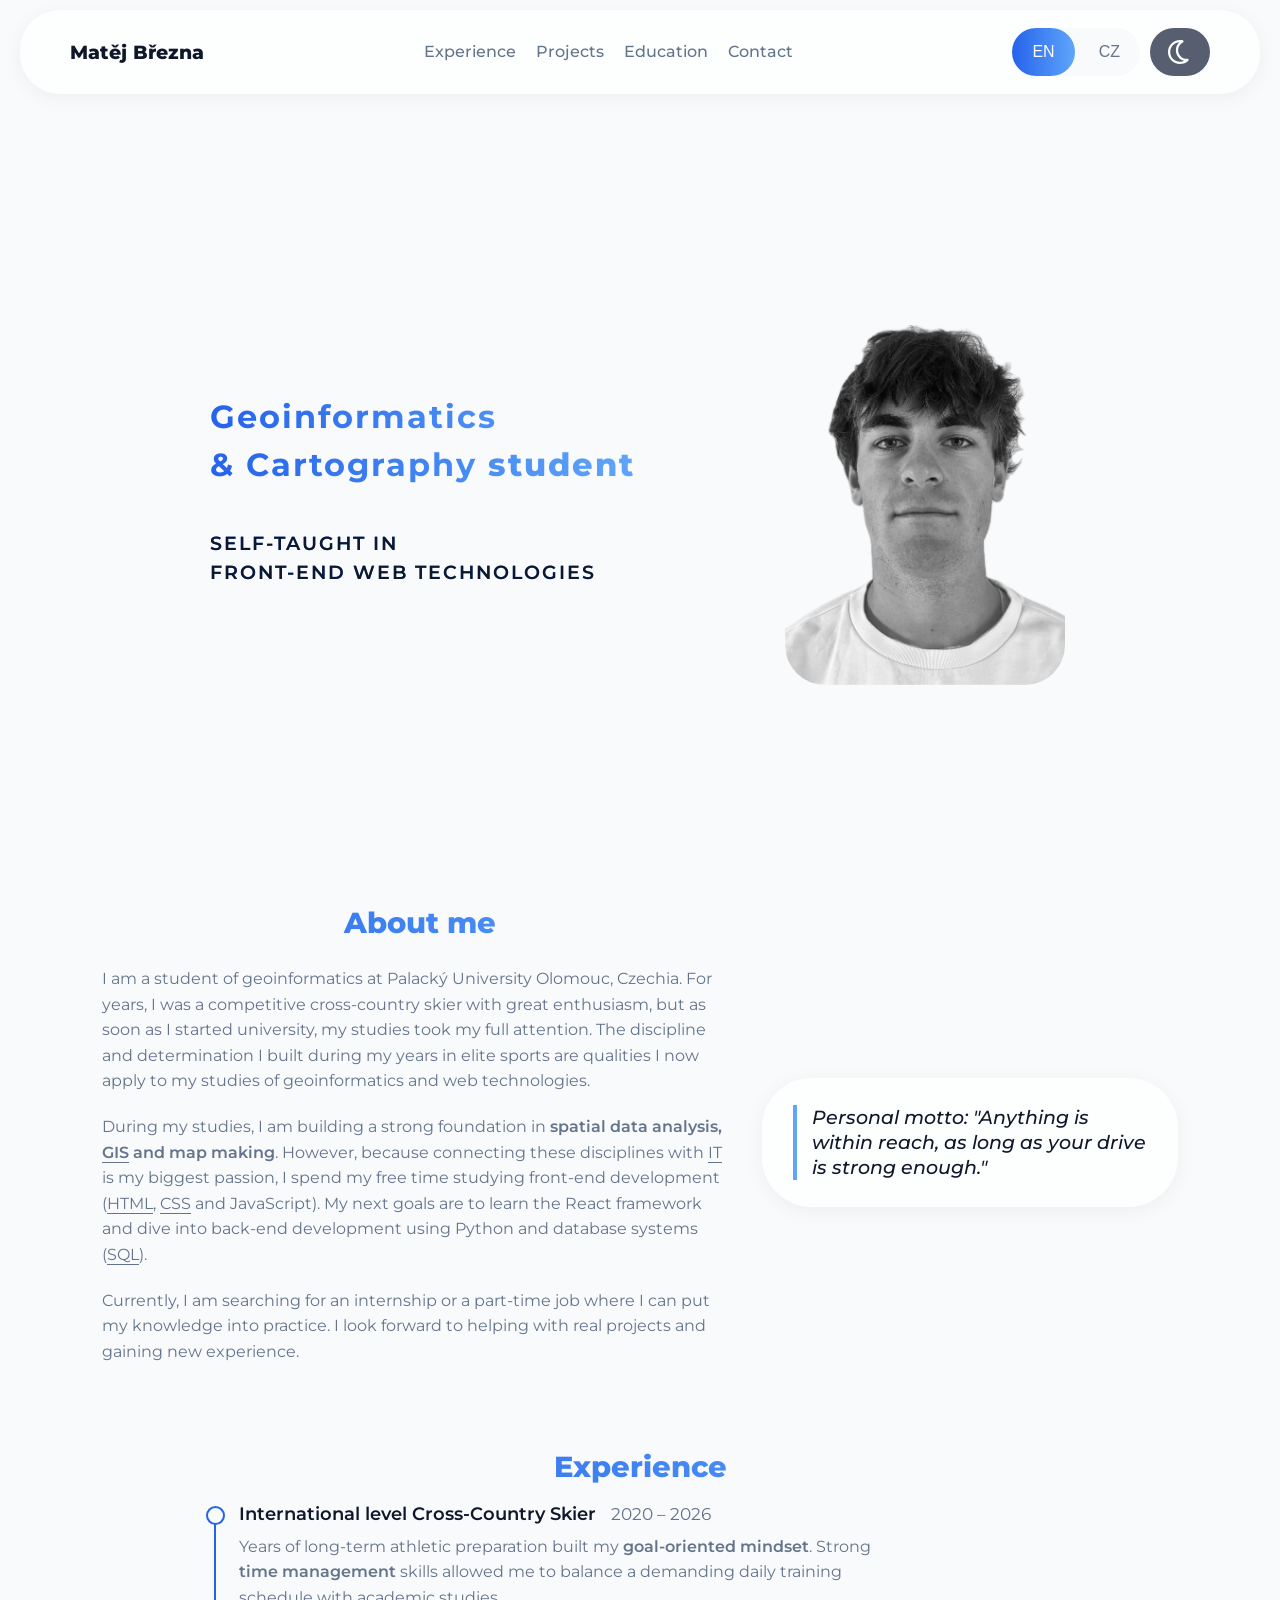
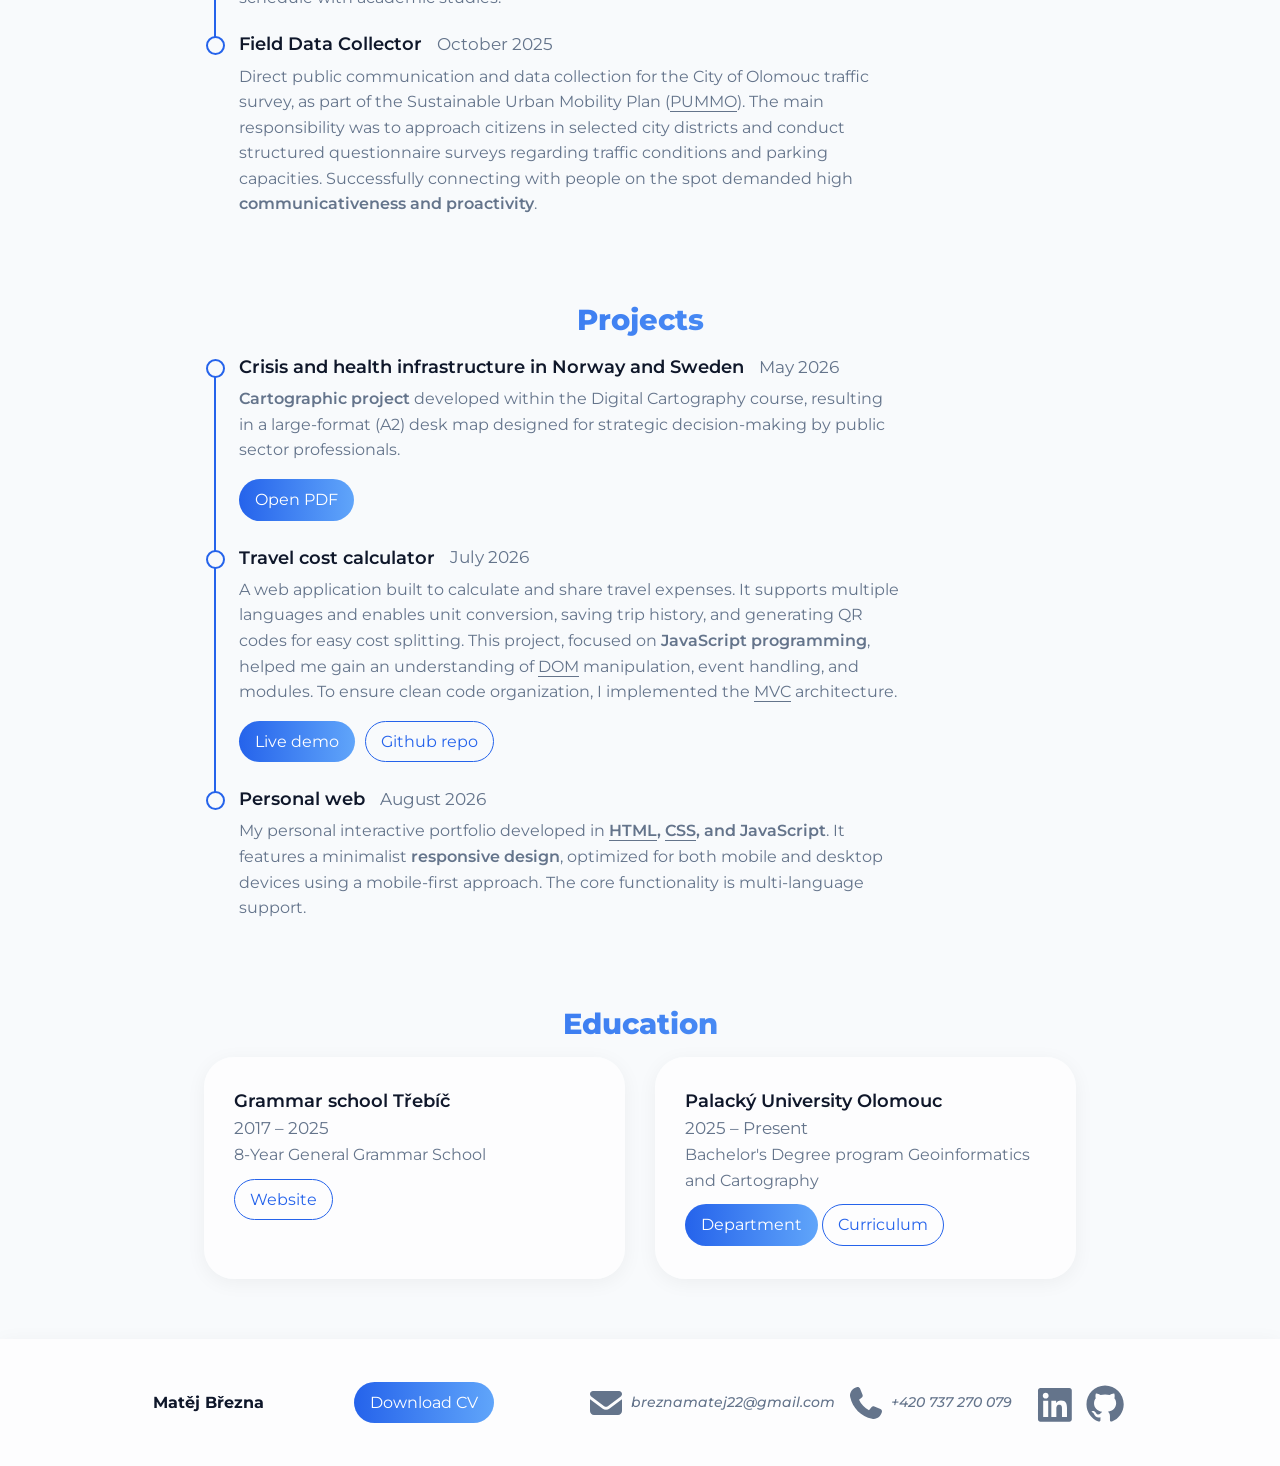
==== index.html @ 61dd7975 "Minify css files" ====
<!DOCTYPE html> 
<html lang="en">
	<head>
		<meta name="google-site-verification" content="cYTtJg-s5vBwsPGVE2WJNeRvoU4QCwfRCZBkN5HGd5s" />

		<title>Matěj Března</title>

		<link rel="preconnect" href="https://fonts.googleapis.com">
		<link rel="preconnect" href="https://fonts.gstatic.com" crossorigin>
		<link href="https://fonts.googleapis.com/css2?family=Montserrat:ital,wght@0,100..900;1,100..900&display=swap" rel="stylesheet">

		<link rel="stylesheet" href="./styles/general.min.css">
		<link rel="stylesheet" href="./styles/layout.min.css">
		<link rel="stylesheet" href="./styles/sections.min.css">
		<link rel="stylesheet" href="./styles/print.min.css">

		<script>
			//speed-up page loading with correct theme –> avoid flashing
			const savedTheme = localStorage.getItem('displayPrefference');
			const prefersDark = window.matchMedia('(prefers-color-scheme: dark)').matches;
			
			if (savedTheme === 'dark' || (savedTheme === null && prefersDark)) {
				document.documentElement.classList.add('dark-mode'); 
			}
		</script>

		<meta charset="UTF-8">
		<meta name="description" content="Personal portfolio of a Geoinformatics & Cartography student at UPOL. Self-taught in front-end development (HTML, CSS, JS) and GIS spatial data analysis. Open to internships." data-i18n-meta="metaDescription">
		<meta name="author" content="Matěj Března">
    <meta name="viewport" content="width=device-width, initial-scale=1.0">
		<meta property="og:site_name" content="Matěj Března">

		<script type="application/ld+json">
			{
				"@context": "https://schema.org",
				"@type": "WebSite",
				"name": "Matěj Března",
				"url": "https://mbrezna.github.io/"
			}
		</script>
	</head>

	<body>
		<header class="main-header">
			<div class="mobile-menu">
        <h1 class="logo"><a href="#hero">Matěj Března</a></h1>

				<button class="hamburger-button js-hamburger-button" aria-label="Open menu" data-i18n-aria="hamburgerButtonAria">
					<svg class="hamburger-icon" xmlns="http://www.w3.org/2000/svg" viewBox="0 0 640 640">
						<path d="M96 160C96 142.3 110.3 128 128 128L512 128C529.7 128 544 142.3 544 160C544 177.7 529.7 192 512 192L128 192C110.3 192 96 177.7 96 160zM96 320C96 302.3 110.3 288 128 288L512 288C529.7 288 544 302.3 544 320C544 337.7 529.7 352 512 352L128 352C110.3 352 96 337.7 96 320zM544 480C544 497.7 529.7 512 512 512L128 512C110.3 512 96 497.7 96 480C96 462.3 110.3 448 128 448L512 448C529.7 448 544 462.3 544 480z"/>
					</svg>
				</button>
			</div>

			<nav class="nav js-nav">
				<a href="#experience" class="js-section-link" data-i18n="experienceSection">Experience</a>
				<a href="#projects" class="js-section-link" data-i18n="projectsSection">Projects</a>
				<a href="#education" class="js-section-link" data-i18n="educationSection">Education</a>
				<a href="#contact" class="js-section-link" data-i18n="contactLink">Contact</a>
			</nav>

			<div class="controlls">
				<div class="language-toggle js-language-toggle-container">
					<button class="toggle-btn js-language-toggle active-language" data-language="en">
						EN
					</button>
					<button class="toggle-btn js-language-toggle" data-language="cs">
						CZ
					</button>
				</div>

				<div class="display-mode-toggle js-display-mode-container">
					<button class="display-mode-btn js-display-mode-btn" aria-label="Toggle display (theme) mode" data-i18n-aria="displayModeToggleAria">
						<svg class="moon-icon" xmlns="http://www.w3.org/2000/svg" viewBox="0 0 640 640">
							<path d="M303.3 112.7C196.2 121.2 112 210.8 112 320C112 434.9 205.1 528 320 528C353.3 528 384.7 520.2 412.6 506.3C309.2 482.9 232 390.5 232 280C232 214.2 259.4 154.9 303.3 112.7zM64 320C64 178.6 178.6 64 320 64C339.4 64 358.4 66.2 376.7 70.3C386.6 72.5 394 80.8 395.2 90.8C396.4 100.8 391.2 110.6 382.1 115.2C321.5 145.4 280 207.9 280 280C280 381.6 362.4 464 464 464C469 464 473.9 463.8 478.8 463.4C488.9 462.6 498.4 468.2 502.6 477.5C506.8 486.8 504.6 497.6 497.3 504.6C451.3 548.8 388.8 576 320 576C178.6 576 64 461.4 64 320z"/>
						</svg>
						<svg class="sun-icon" xmlns="http://www.w3.org/2000/svg" viewBox="0 0 640 640">
							<path d="M320 32C328.4 32 336.3 36.4 340.6 43.7L396.1 136.3L500.9 110C509.1 108 517.8 110.4 523.7 116.3C529.6 122.2 532 131 530 139.1L503.7 243.8L596.4 299.3C603.6 303.6 608.1 311.5 608.1 319.9C608.1 328.3 603.7 336.2 596.4 340.5L503.7 396.1L530 500.8C532 509 529.6 517.7 523.7 523.6C517.8 529.5 509 532 500.9 530L396.2 503.7L340.7 596.4C336.4 603.6 328.5 608.1 320.1 608.1C311.7 608.1 303.8 603.7 299.5 596.4L243.9 503.7L139.2 530C131 532 122.4 529.6 116.4 523.7C110.4 517.8 108 509 110 500.8L136.2 396.1L43.6 340.6C36.4 336.2 32 328.4 32 320C32 311.6 36.4 303.7 43.7 299.4L136.3 243.9L110 139.1C108 130.9 110.3 122.3 116.3 116.3C122.3 110.3 131 108 139.2 110L243.9 136.2L299.4 43.6L301.2 41C305.7 35.3 312.6 31.9 320 31.9zM320 176C240.5 176 176 240.5 176 320C176 399.5 240.5 464 320 464C399.5 464 464 399.5 464 320C464 240.5 399.5 176 320 176zM320 416C267 416 224 373 224 320C224 267 267 224 320 224C373 224 416 267 416 320C416 373 373 416 320 416z"/>
						</svg>
					</button>
				</div>
			</div>
			
		</header>

		<main>
			<section id="hero">
				<div class="hero-texts">
					<h2 class="hero-title" data-i18n="heroTitle">
						<strong class="highlight">Geoinformatics <br>&amp; Cartography</strong> student
					</h2>
        	<p class="hero-subtitle" data-i18n="heroSubtitle">
						Self-taught in <br><em class="highlight">front-end web technologies</em>
					</p>
				</div>

				<div class="photo-container">
					<img src="./images/fotka.webp" alt="author photo">
				</div>
			</section>

			<section id="about">
				<div>
					<h2 class="section-title" data-i18n="aboutTitle">About me</h2>
					
					<p data-i18n="aboutFirstParagraph">
						I am a student of geoinformatics at Palacký University Olomouc, Czechia. For years, I was a competitive cross-country skier with great enthusiasm, but as soon as I started university, my studies took my full attention. The discipline and determination I built during my years in elite sports are qualities I now apply to my studies of geoinformatics and web technologies.
					</p>

					<p data-i18n="aboutSecondParagraph">
						During my studies, I am building a strong foundation in <strong class="skill">spatial data analysis, <abbr title="Geographic Information System">GIS</abbr> and map making</strong>. However, because connecting these disciplines with <abbr title="Information Technology">IT</abbr> is my biggest passion, I spend my free time studying front-end development (<abbr title="HyperText Markup Language">HTML</abbr>, <abbr title="Cascading Style Sheets">CSS</abbr> and JavaScript). My next goals are to learn the React framework and dive into back-end development using Python and database systems (<abbr title="Structured Query Language">SQL</abbr>).
					</p>

					<p data-i18n="aboutThirdParagraph">
						Currently, I am searching for an internship or a part-time job where I can put my knowledge into practice. I look forward to helping with real projects and gaining new experience.
					</p>
				</div>

				<aside class="motto-container">
					<blockquote class="personal-motto" data-i18n="personalMotto">
						Personal motto: "Anything is within reach, as long as your drive is strong enough."
					</blockquote>
				</aside>
			</section>

			<section id="experience">
				<h2 class="section-title" data-i18n="experienceSection">Experience</h2>

				<div class="timeline">
					<article class="timeline-item">
						<header>
							<h3 class="experience-title" data-i18n="crossCountryTitle">International level Cross-Country Skier</h3>
							<div class="timeline-date">
								<time datetime="2020">2020</time> – <time datetime="2026">2026</time>
							</div>
						</header>
						
						<p data-i18n="crossCountryParagraph">
							Years of long-term athletic preparation built my <strong class="skill">goal-oriented mindset</strong>. Strong <strong class="skill">time management</strong> skills allowed me to balance a demanding daily training schedule with academic studies.
						</p>
					</article>

					<article class="timeline-item">
						<header>
							<h3 class="experience-title" data-i18n="questionaryTitle">Field Data Collector</h3>
							<div class="timeline-date">
								<time datetime="2025-10" data-i18n="questionaryTime">October 2025</time>
							</div>
						</header>

						<p data-i18n="questionaryParagraph">
							Direct public communication and data collection for the City of Olomouc traffic survey, as part of the Sustainable Urban Mobility Plan (<abbr title="Plán udržitelné městské mobility Olomouc">PUMMO</abbr>). The main responsibility was to approach citizens in selected city districts and conduct structured questionnaire surveys regarding traffic conditions and parking capacities. Successfully connecting with people on the spot demanded high <strong class="skill">communicativeness and proactivity</strong>.
						</p>
					</article>
				</div>
			</section>

			<section id="projects">
				<h2 class="section-title" data-i18n="projectsSection">Projects</h2>
				
				<div class="timeline timeline-projects">
					<article class="timeline-item">
						<header>
							<h3 class="projects-title" data-i18n="semestralMapTitle">Crisis and health infrastructure in Norway and Sweden</h3>
							<div class="timeline-date">
								<time datetime="2026-05" data-i18n="semestralMapTime">May 2026</time>
							</div>
						</header>
						
						<p data-i18n="semestralMapParagraph">
							<strong class="skill">Cartographic project</strong> developed within the Digital Cartography course, resulting in a large-format (A2) desk map designed for strategic decision-making by public sector professionals.
						</p>

						<div class="project-links">
							<a class="btn btn-primary" href="./project-links/map-project.webp" target="_blank" rel="noopener noreferrer" data-i18n="downloadPDFbutton">Open PDF</a>
						</div>
					</article>

					<article class="timeline-item">
						<header>
							<h3 class="projects-title" data-i18n="travelCalculatorTitle">Travel cost calculator</h3>
							<div class="timeline-date">
								<time datetime="2026-07" data-i18n="travelCalculatorTime">July 2026</time>
							</div>
						</header>

						<p data-i18n="travelCalculatorParagraph">
							A web application built to calculate and share travel expenses. It supports multiple languages and enables unit conversion, saving trip history, and generating QR codes for easy cost splitting. This project, focused on <strong class="skill">JavaScript programming</strong>, helped me gain an understanding of <abbr title="Document Object Model">DOM</abbr> manipulation, event handling, and modules. To ensure clean code organization, I implemented the <abbr title="Model-View-Controller">MVC</abbr> architecture.
						</p>

						<div class="project-links">
							<a class="btn btn-primary" href="https://mbrezna.github.io/travel_cost_calculator/" target="_blank" rel="noopener noreferrer" data-i18n="liveDemoButton">Live demo</a>
							<a class="btn btn-secondary" href="https://github.com/mbrezna/travel_cost_calculator" target="_blank" rel="noopener noreferrer" data-i18n="githubRepoButton">Github repo</a>
						</div>
					</article>

					<article class="timeline-item">
						<header>
							<h3 class="projects-title" data-i18n="personalWebTitle">Personal web</h3>
							<div class="timeline-date">
								<time datetime="2026-08" data-i18n="personalWebTime">August 2026</time>
							</div>
						</header>
						<p data-i18n="personalWebParagraph">
							My personal interactive portfolio developed in <strong class="skill">,<abbr title="HyperText Markup Language">HTML</abbr>, <abbr title="Cascading Style Sheets">CSS</abbr>, and JavaScript</strong>. It features a minimalist <strong class="skill">responsive design</strong>, optimized for both mobile and desktop devices using a mobile-first approach. The core functionality is multi-language support.
						</p>
					</article>
				</div>
			</section>

			<section id="education">
				<h2 class="section-title" data-i18n="educationSection">Education</h2>

				<div class="education-grid">
					<article class="education-card">
						<div class="education-info">
							<h3 class="education-title" data-i18n="grammarSchoolTitle">Grammar school Třebíč</h3>

							<div class="timeline-date">
								<time datetime="2017">2017</time> – <time datetime="2025">2025</time>
							</div>

							<p data-i18n="grammarSchoolParagraph">8-Year General Grammar School</p>
						</div>

						<div class="education-links">
							<a class="btn btn-secondary" href="https://www.gtr.cz" target="_blank" rel="noopener noreferrer" data-i18n="websiteButton">Website</a>
						</div>
					</article>

					<article class="education-card">
						<div class="education-info">
							<h3 class="education-title" data-i18n="UPOLtitle">Palacký University Olomouc</h3>

							<div class="timeline-date" data-i18n="UPOLtime">
								<time datetime="2025">2025</time> – Present
							</div>

							<p data-i18n="UPOLparagraph">Bachelor's Degree in Geoinformatics and Cartography</p>
						</div>
						
						<div class="education-links">
							<a class="btn btn-primary" href="https://www.geoinformatics.upol.cz/en/" target="_blank" rel="noopener noreferrer" data-i18n="departmentButton">Department</a>
							<a class="btn btn-secondary" href="https://www.geoinformatics.upol.cz/bachelor-programme/" target="_blank" rel="noopener noreferrer" data-i18n="curriculumButton">Curriculum</a>
						</div>
					</article>
				</div>
			</section>
		</main>

		<footer class="main-footer">
			<a class="footer-name" href="index.html">Matěj Března</a>

			<button class="btn btn-primary print-button" data-i18n="downloadCV" onclick="window.print()">
				Download CV
			</button>

			<address id="contact" class="footer-links">
				<div class="contact-links-group">
					<div class="contact-link">
						<a href="mailto:breznamatej22@gmail.com">
							<svg class="contact-icon" viewBox="0 0 640 640">
								<path d="M112 128C85.5 128 64 149.5 64 176C64 191.1 71.1 205.3 83.2 214.4L291.2 370.4C308.3 383.2 331.7 383.2 348.8 370.4L556.8 214.4C568.9 205.3 576 191.1 576 176C576 149.5 554.5 128 528 128L112 128zM64 260L64 448C64 483.3 92.7 512 128 512L512 512C547.3 512 576 483.3 576 448L576 260L377.6 408.8C343.5 434.4 296.5 434.4 262.4 408.8L64 260z"/>
							</svg>breznamatej22@gmail.com
						</a>
					</div>
					
					<div class="contact-link">
						<a href="tel:+420737270079">
							<svg class="contact-icon" viewBox="0 0 640 640">
								<path d="M224.2 89C216.3 70.1 195.7 60.1 176.1 65.4L170.6 66.9C106 84.5 50.8 147.1 66.9 223.3C104 398.3 241.7 536 416.7 573.1C493 589.3 555.5 534 573.1 469.4L574.6 463.9C580 444.2 569.9 423.6 551.1 415.8L453.8 375.3C437.3 368.4 418.2 373.2 406.8 387.1L368.2 434.3C297.9 399.4 241.3 341 208.8 269.3L253 233.3C266.9 222 271.6 202.9 264.8 186.3L224.2 89z"/>
							</svg>+420 737 270 079
						</a>
					</div>
				</div>

				<div class="contact-links-group">
					<div class="contact-link">
						<a href="https://www.linkedin.com/in/matěj-března-27bb29407" target="_blank" aria-label="LinkedIn account link" data-i18n-aria="linkedInLink">
							<svg class="contact-icon linkedin-icon" viewBox="30 30 530 530">
								<path d="M512 96L127.9 96C110.3 96 96 110.5 96 128.3L96 511.7C96 529.5 110.3 544 127.9 544L512 544C529.6 544 544 529.5 544 511.7L544 128.3C544 110.5 529.6 96 512 96zM231.4 480L165 480L165 266.2L231.5 266.2L231.5 480L231.4 480zM198.2 160C219.5 160 236.7 177.2 236.7 198.5C236.7 219.8 219.5 237 198.2 237C176.9 237 159.7 219.8 159.7 198.5C159.7 177.2 176.9 160 198.2 160zM480.3 480L413.9 480L413.9 376C413.9 351.2 413.4 319.3 379.4 319.3C344.8 319.3 339.5 346.3 339.5 374.2L339.5 480L273.1 480L273.1 266.2L336.8 266.2L336.8 295.4L337.7 295.4C346.6 278.6 368.3 260.9 400.6 260.9C467.8 260.9 480.3 305.2 480.3 362.8L480.3 480z"/>
							</svg>
						</a>
					</div>

					<div class="contact-link">
						<a href="https://github.com/mbrezna" target="_blank" aria-label="Github account link" data-i18n-aria="githubLink">
							<svg class="contact-icon github-icon" viewBox="30 30 550 550">
								<path d="M280.5 426.5C214.5 418.5 168 371 168 309.5C168 284.5 177 257.5 192 239.5C185.5 223 186.5 188 194 173.5C214 171 241 181.5 257 196C276 190 296 187 320.5 187C345 187 365 190 383 195.5C398.5 181.5 426 171 446 173.5C453 187 454 222 447.5 239C463.5 258 472 283.5 472 309.5C472 371 425.5 417.5 358.5 426C375.5 437 387 461 387 488.5L387 540.5C387 555.5 399.5 564 414.5 558C505 523.5 576 433 576 321C576 179.5 461 64 319.5 64C178 64 64 179.5 64 321C64 432 134.5 524 229.5 558.5C243 563.5 256 554.5 256 541L256 501C249 504 240 506 232 506C199 506 179.5 488 165.5 454.5C160 441 154 433 142.5 431.5C136.5 431 134.5 428.5 134.5 425.5C134.5 419.5 144.5 415 154.5 415C169 415 181.5 424 194.5 442.5C204.5 457 215 463.5 227.5 463.5C240 463.5 248 459 259.5 447.5C268 439 274.5 431.5 280.5 426.5z"/>
							</svg>
						</a>
					</div>
				</div>
			</address>
		</footer>

		<script src="./scripts/controller.js" type="module" defer></script>
	</body>
</html>
---- styles/general.min.css ----
:root{--bg-color:#f8fafc;--text-main:#0f172a;--text-muted:#64748b;--accent-blue:#2563eb;--accent-blue-light:#60a5fa;--accent-gradient:linear-gradient(to left, var(--accent-blue-light), var(--accent-blue));--nav-bg:rgba(255, 255, 255, 0.702);--border-grey:#e2e8f0;--shadow-sm:#0000000d;--shadow-hover:rgba(37, 99, 235, 0.302)}.dark-mode{--bg-color:rgb(2, 11, 34);--text-main:#f8fafc;--text-muted:#a0adc0;--accent-blue:#3b82f6;--accent-blue-light:#93c5fd;--accent-gradient:linear-gradient(to left, var(--accent-blue-light), var(--accent-blue));--nav-bg:rgba(16, 26, 52, 0.702);--border-grey:#1e293b;--shadow-sm:#00000066;--shadow-hover:rgba(110, 158, 235, 0.349)}*{box-sizing:border-box}html{scroll-padding-top:130px}body{margin:0;overflow-x:hidden;font-family:Montserrat,sans-serif;line-height:1.6;background-color:var(--bg-color);color:var(--text-main);transition:background-color .5s ease,color .5s ease}a{text-decoration:none;color:inherit;display:inline-block}a:hover{color:var(--accent-blue)}section{padding:0 5% 60px 5%;margin:0}h1,h2,h3,h4,h5,h6{margin:0}p{font-size:1rem;color:var(--text-muted);margin:0;max-width:60ch;transition:color .5s ease}abbr{text-decoration:none;border-bottom:.8px solid var(--text-muted);cursor:help}.btn{display:inline-block;padding:8px 16px;margin:3px 0;border-radius:25px;transition:all .2s ease-in-out;cursor:pointer}.btn-primary{font-family:inherit;font-size:inherit;line-height:inherit;background-image:var(--accent-gradient);border:none;color:#fff;transition:background-image .5s ease}.btn-primary:hover{color:#fff;box-shadow:0 5px 10px var(--shadow-hover)}.btn-secondary{padding:7px 15px 7px 15px;background-color:transparent;border:1px solid var(--accent-blue);color:var(--accent-blue);transition:color .5s ease,border-color .5s ease}.btn-secondary:hover{box-shadow:0 5px 10px var(--shadow-hover)}
---- styles/layout.min.css ----
.main-header{position:fixed;top:10px;left:10px;right:10px;z-index:1000;display:flex;flex-direction:column;justify-content:space-between;gap:5px;margin:0 10px 10px 10px;padding:5px 35px;text-align:center;background-color:var(--nav-bg);border:1px solid var(--border-gray);border-radius:40px;box-shadow:0 4px 20px var(--shadow-sm);backdrop-filter:blur(12px);-webkit-backdrop-filter:blur(12px);transition:background-color .5s ease,border-color .5s ease,box-shadow .5s ease}.mobile-menu{display:flex;align-items:center;justify-content:space-between}.logo{font-weight:800;font-size:1.2rem}.logo a{padding:10px 0}.hamburger-button{padding-bottom:0;background-color:transparent;border:none;cursor:pointer;padding:10px}.hamburger-icon{width:1.6rem;fill:var(--accent-blue)}.nav{display:none}.nav-visible{display:grid;grid-template-columns:1fr 1fr;column-gap:20px;font-weight:500;font-size:1rem;color:var(--text-muted);transition:color .5s ease}.nav-visible a{text-align:left;padding:10px 0}.controlls{display:flex;align-items:center;gap:30px}.language-toggle{display:none}.language-toggle-visible{display:inline-block;width:fit-content;background-color:var(--bg-color);border-radius:25px;transition:background-color .5s ease}.toggle-btn{padding:15px 20px;font-weight:500;font-size:1rem;background-color:var(--bg-color);border:none;border-radius:25px;color:var(--text-muted);cursor:pointer;transition:background-color .5s ease,color .5s ease}.toggle-btn:hover{box-shadow:0 5px 10px var(--shadow-sm)}.active-language{background-image:var(--accent-gradient);color:#fff;transition:background-image .5s ease}.display-mode-toggle{display:none}.display-mode-toggle-visible{display:inline-block}.display-mode-btn{display:flex;justify-content:center;align-items:center;padding:9px 15px 9px 15px;margin:3px 0;font-family:inherit;font-size:inherit;line-height:inherit;background-color:rgba(16,26,52,.7);border:none;border-radius:25px;transition:all .2s ease-in-out;cursor:pointer}.display-mode-btn:hover{box-shadow:0 5px 10px var(--shadow-sm)}.sun-icon{display:none;width:30px;height:30px;fill:#000}.moon-icon{width:30px;height:30px;fill:#fff}.dark-mode .sun-icon{display:inline-block}.dark-mode .moon-icon{display:none}.dark-mode .display-mode-btn{background-color:rgba(248,250,252,.8)}.main-footer{display:flex;flex-direction:column;align-items:center;row-gap:5px;padding:40px 5%;background-color:var(--nav-bg);border-top:1px solid var(border-gray);box-shadow:0 4px 20px var(--shadow-sm);transition:background-color .5s ease,box-shadow .5s ease}.footer-name{margin:0;font-weight:700}.footer-links{display:flex;gap:15px;font-size:.9rem;font-weight:500;color:var(--text-muted);transition:color .5s ease}.contact-links-group{display:flex;flex-direction:column;align-items:flex-start;gap:5px}.contact-icon{width:40px}.contact-link a .contact-icon{fill:var(--text-muted);transition:fill .3s ease}.contact-link a:hover .contact-icon{fill:var(--accent-blue)}.contact-link a{display:flex;gap:5px;align-items:center;padding:3px}@media (min-width:730px){.main-footer{flex-direction:row;justify-content:space-evenly}}@media (min-width:850px){.hamburger-button{display:none}.nav{display:flex;gap:20px;font-weight:500;font-size:1rem;color:var(--text-muted)}.controlls{gap:10px}.language-toggle{display:inline-block;max-width:140px;background-color:var(--bg-color);border-radius:25px;transition:background-color .5s ease}.display-mode-toggle{display:inline-block}.main-header{display:flex;flex-direction:row;align-items:center;padding:15px 25px}}@media (min-width:1024px){.contact-links-group{flex-direction:row;justify-content:space-evenly;align-items:center;gap:5px}.main-header{padding:15px 50px}}
---- styles/sections.min.css ----
.section-title{margin-bottom:10px;font-size:1.8rem;font-weight:800;text-align:center}.hero-subtitle,.hero-title,.section-title{color:transparent;background-image:var(--accent-gradient);-webkit-background-clip:text;background-clip:text;transition:background-image .5s ease}#hero{position:relative;z-index:1;padding-top:100px;min-height:100dvh}.hero-subtitle{margin-left:10px;font-weight:600;text-transform:uppercase;letter-spacing:2px;font-size:1.1rem;color:var(--text-main);line-height:1.5;transition:color .5s ease}.hero-title{margin-left:10px;margin-bottom:20px;font-size:1.6rem;font-weight:800;letter-spacing:2px;line-height:1.5}.highlight{font-style:normal}.photo-container{display:flex;justify-content:center;margin:30px 15px 0 15px}.photo-container img{width:220px;height:280px;object-fit:cover;border-radius:40px}#about{margin:0 3%}#about p{margin:20px 0}.motto-container{height:fit-content;padding:7px 20px;max-width:630px;background-color:var(--nav-bg);border-radius:50px;box-shadow:0 4px 20px var(--shadow-sm);border:1px solid rgba(255,255,255,.5);transition:background-color .5s ease,box-shadow .5s ease}.personal-motto{padding-left:15px;margin-left:10px;margin-right:10px;font-size:1.2rem;font-weight:500;font-style:italic;line-height:1.3;color:var(--text-main);border-left:4px solid var(--accent-blue-light);transition:color .5s ease,border-color .5s ease}#education,#experience,#projects{max-width:1000px;margin-left:auto;margin-right:auto}.education-title,.experience-title,.projects-title{font-size:1.1rem;font-weight:600;color:var(--text-main);transition:color .5s ease}.timeline-date{font-size:1.05rem;font-weight:400;color:var(--text-muted);transition:color .5s ease}#experience p,#projects p{color:var(--text-muted);transition:color .5s ease}.timeline{padding:0 0 0 25px;margin:0 10px}.timeline-item{position:relative;display:flex;flex-direction:column;gap:5px;margin-bottom:20px}.timeline-item::before{content:"";position:absolute;top:6px;left:-33.5px;width:15px;height:15px;background-color:var(--bg-color);border:2px solid var(--accent-blue);border-radius:50%;transition:background-color .5s ease,border-color .5s ease}.timeline-item::after{content:"";position:absolute;left:-25px;top:24px;bottom:-35px;width:2px;background-color:var(--accent-blue);transition:background-color .5s ease}.timeline-item:last-child::after{display:none}.education-links,.project-links{margin-top:8px;display:flex;flex-wrap:wrap;row-gap:10px;column-gap:10px}.skill{font-weight:600}.education-grid{display:grid;gap:15px}.education-card{padding:30px;background-color:var(--nav-bg);border-radius:30px;box-shadow:0 4px 20px var(--shadow-sm);transition:background-color .5s ease,box-shadow .5s ease}@media (min-width:500px){#hero{padding-top:120px}}@media (min-width:630px){#hero{display:flex;align-items:center;justify-content:space-evenly}.hero-title{margin-bottom:40px;font-size:2rem}.hero-subtitle{font-size:1.2rem}.photo-container img{width:240px;height:310px}.education-card{display:flex;gap:25px}.education-info{flex:1}.education-links{display:flex;flex-direction:column;align-items:center;align-self:center}}@media (min-width:700px){.education-grid{grid-template-columns:1fr 1fr;gap:30px}.education-card{display:inline-block}.education-links{display:inline-block}.timeline-item header{display:flex;align-items:center;align-content:flex-start;column-gap:15px;row-gap:0;flex-wrap:wrap}.photo-container img{width:280px;height:360px}}@media (min-width:840px){#hero{padding-top:140px}#about{display:flex;align-items:center;gap:25px}.motto-container{flex:40%}}
---- styles/print.min.css ----
@media print{@page{size:A4 portrait;margin:1.5cm 1cm}body{background-color:initial}body section{padding-bottom:10px}#hero{min-height:auto}#about p,#education p,#experience p,#projects p,.main-footer a,.timeline-date{color:#000}#about,#education,.main-footer{margin:0;break-inside:avoid}#about{flex-direction:column}.education-links,.language-toggle,.main-footer .print-button,.main-header button,.main-header nav,.project-links,.timeline-item::after,.timeline-item::before{display:none}.main-header{position:initial;justify-content:center;padding:0;box-shadow:none;border:none;background-color:initial}.mobile-menu{display:flex;justify-content:center}#hero{box-shadow:none;padding:0}.hero-title{font-size:1.6rem}.hero-subtitle{font-size:1rem}.hero-subtitle,.hero-title,.section-title{color:#000;background-image:none;-webkit-background-clip:none;background-clip:none}.photo-container{margin:0}.photo-container img{width:160px}.main-footer{margin-top:15px}#about p,.education-card,.main-footer,.timeline-item{break-inside:avoid}}
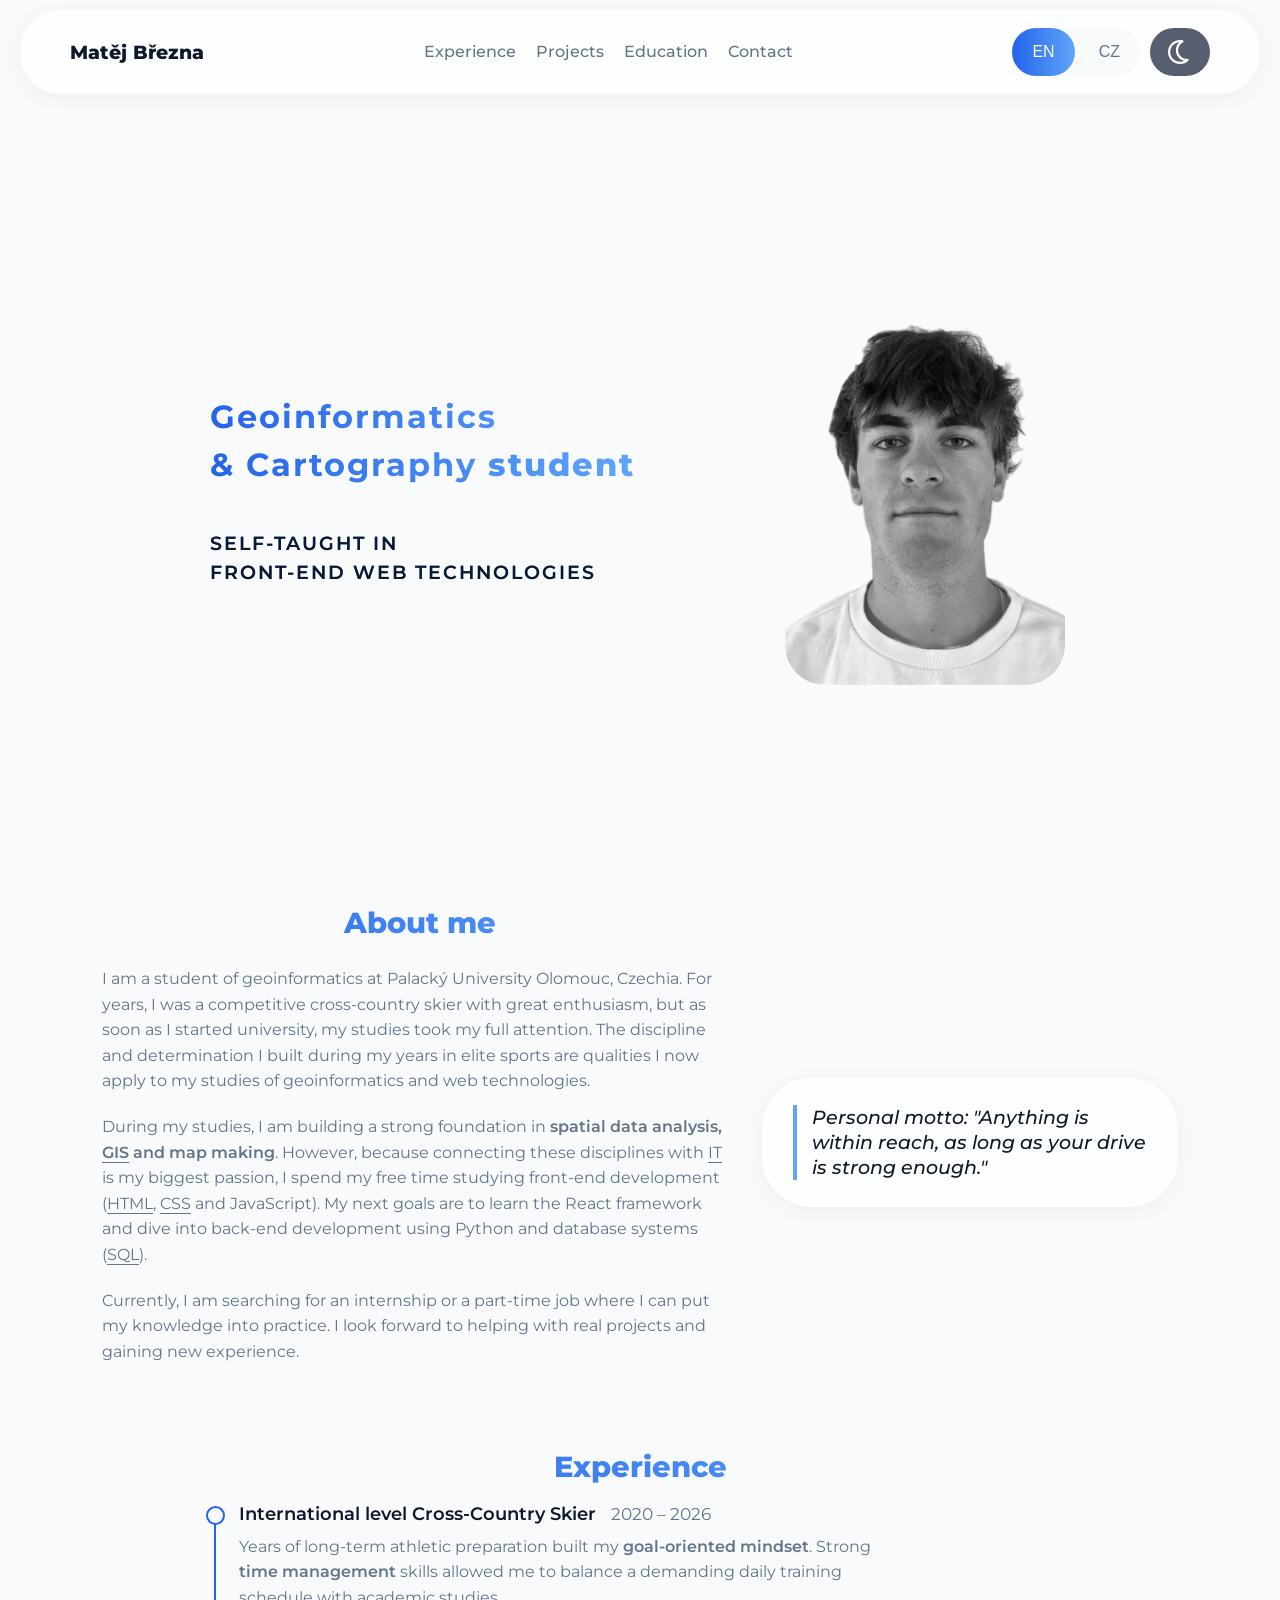
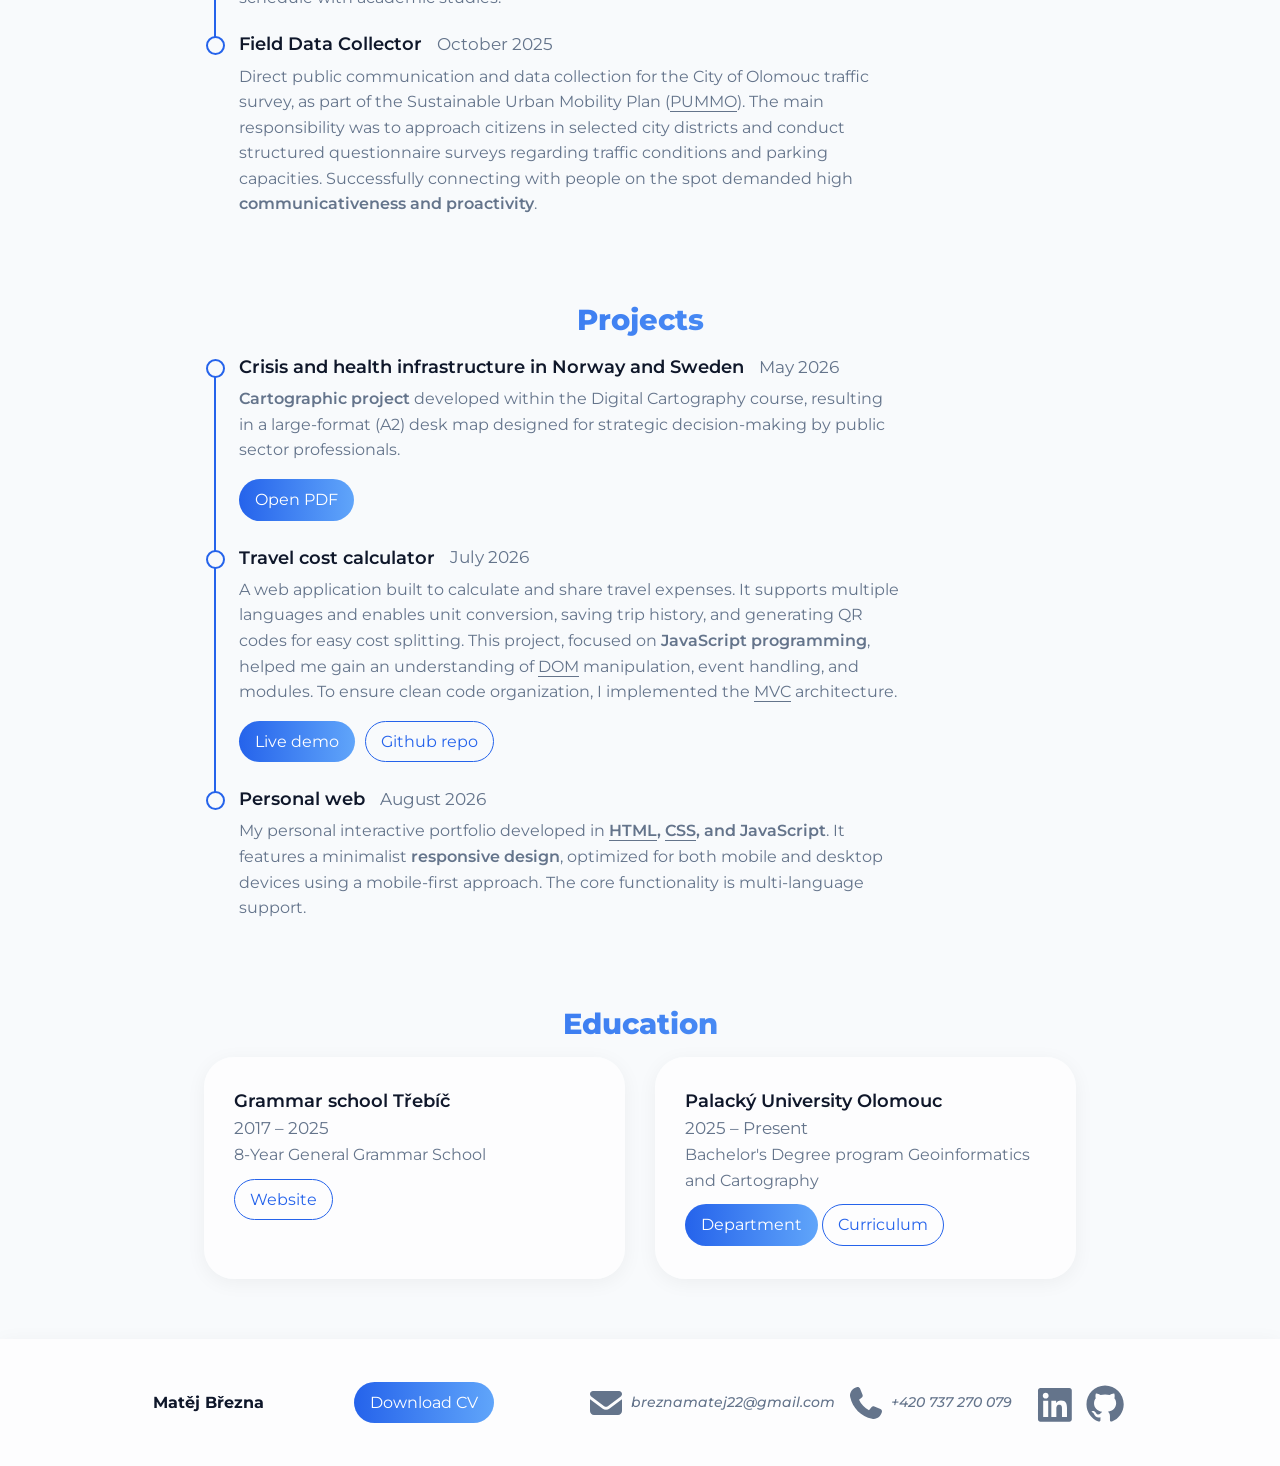
==== commit e51e1834: "Decrease img size" ====
--- a/index.html
+++ b/index.html
@@ -12,7 +12,7 @@
 		<link rel="stylesheet" href="./styles/general.min.css">
 		<link rel="stylesheet" href="./styles/layout.min.css">
 		<link rel="stylesheet" href="./styles/sections.min.css">
-		<link rel="stylesheet" href="./styles/print.min.css">
+		<link rel="stylesheet" href="./styles/print.min.css" media="print">
 
 		<script>
 			//speed-up page loading with correct theme –> avoid flashing
@@ -95,7 +95,7 @@
 				</div>
 
 				<div class="photo-container">
-					<img src="./images/fotka.webp" alt="author photo">
+					<img src="./images/fotka-low-quality.webp" alt="author photo" fetchpriority="high">
 				</div>
 			</section>
 
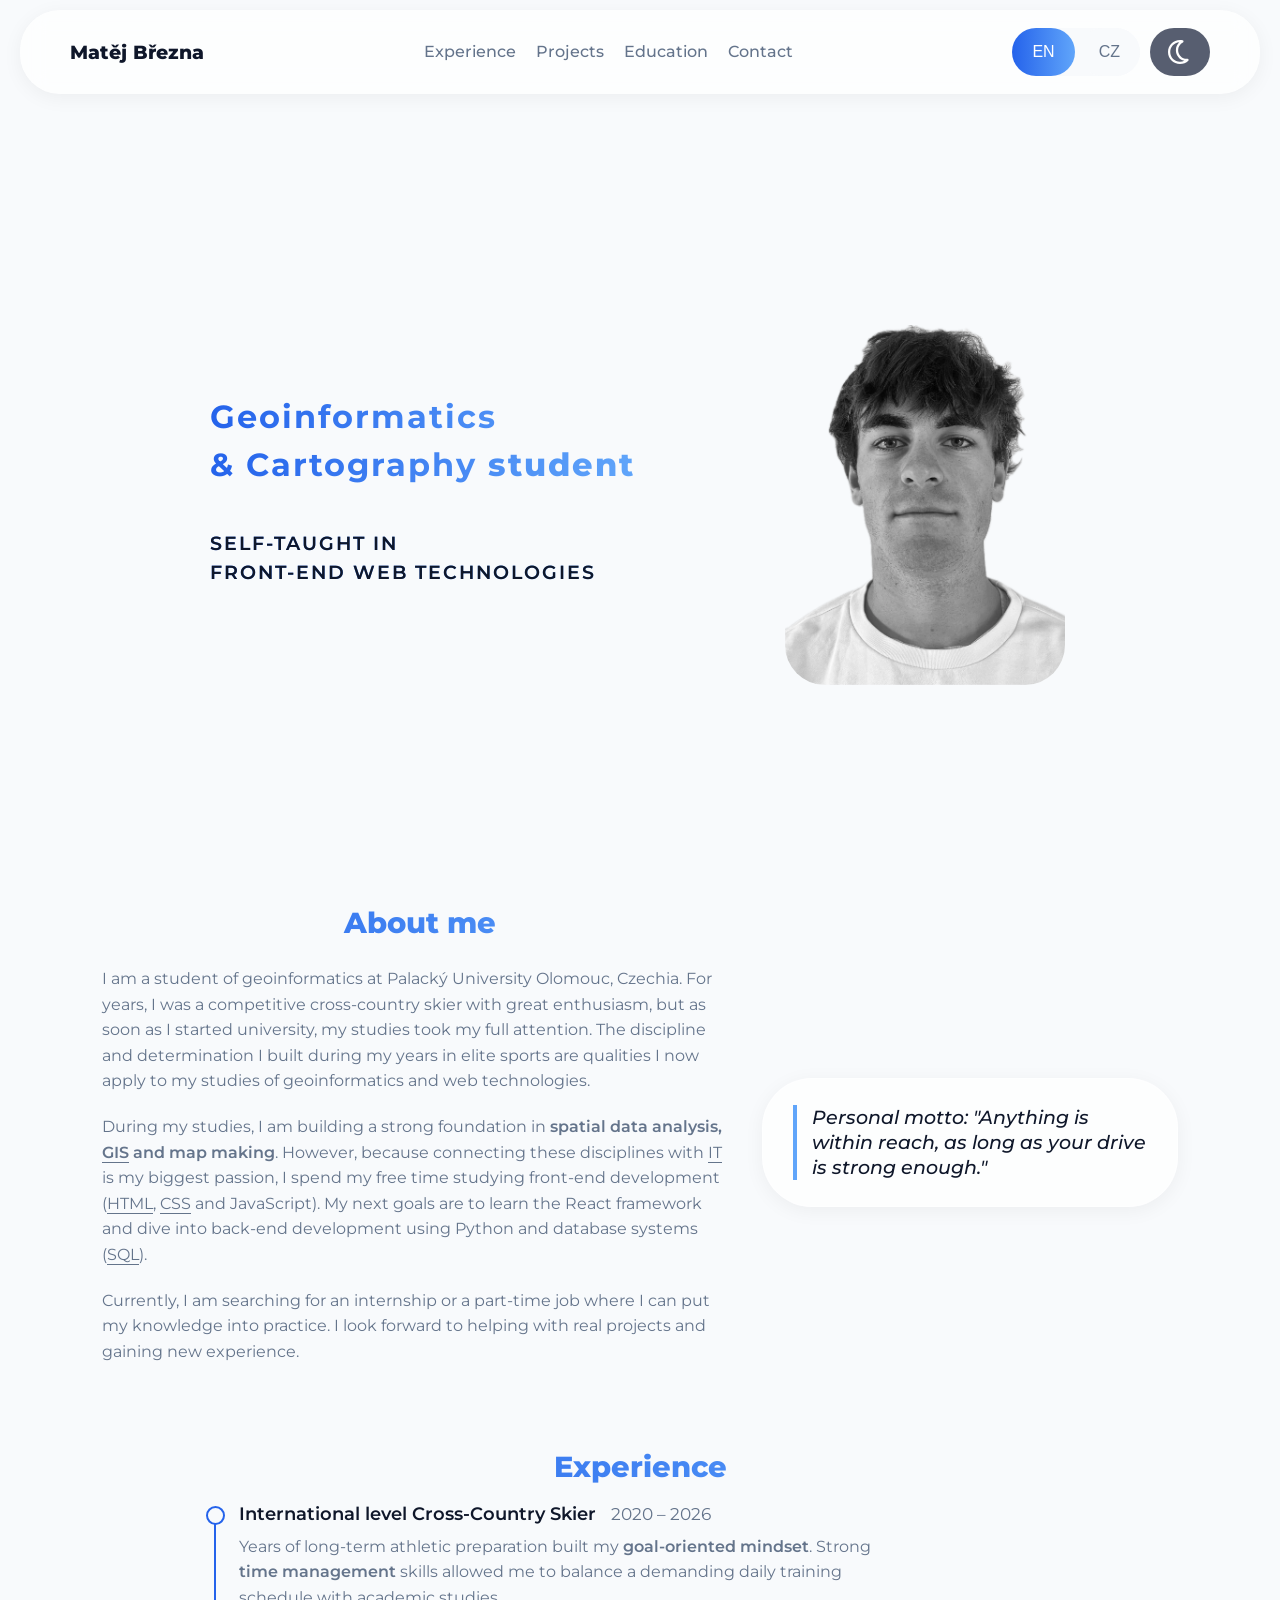
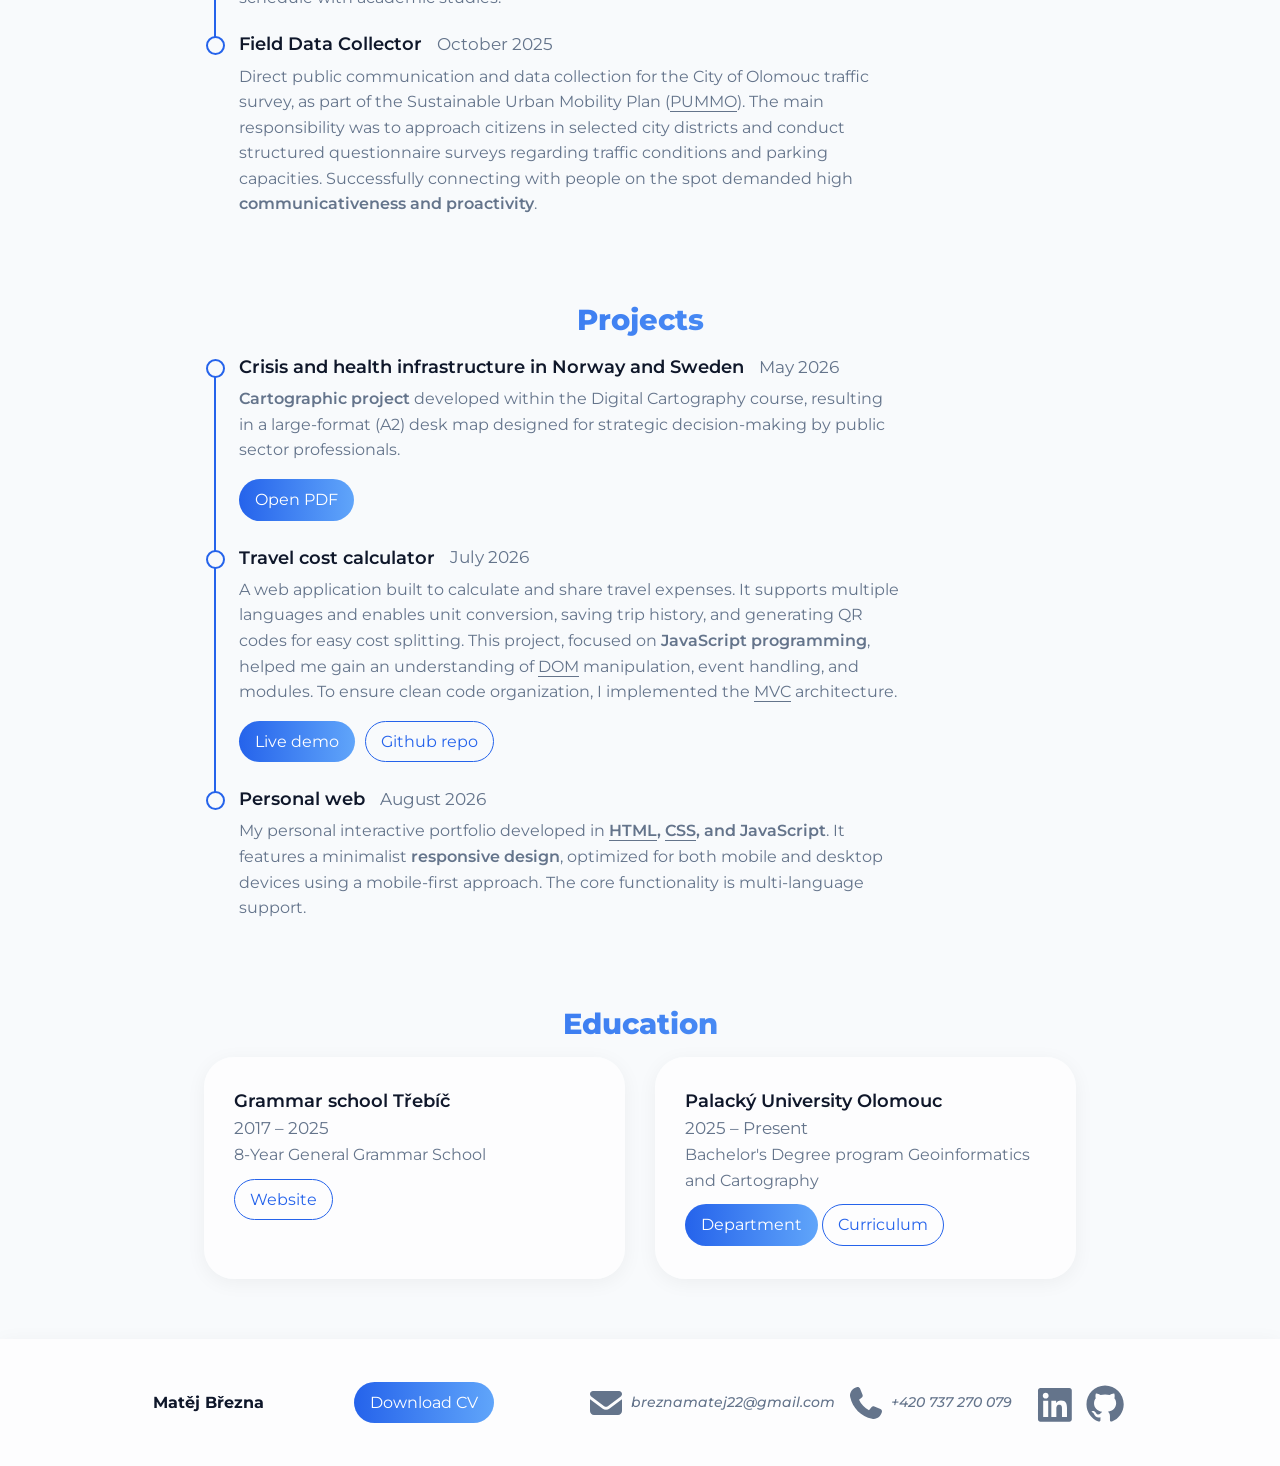
==== commit ff61fc2d: "Decrease img size #2" ====
--- a/index.html
+++ b/index.html
@@ -95,7 +95,10 @@
 				</div>
 
 				<div class="photo-container">
-					<img src="./images/fotka-low-quality.webp" alt="author photo" fetchpriority="high">
+					<img src="./images/hero-photo-385w.webp" alt="author photo" srcset="./images/hero-photo-300.webp 300w, 
+									./images/hero-photo-400.webp 400w" 
+					sizes="(max-width: 630px) 400px, 300px"
+					fetchpriority="high">
 				</div>
 			</section>
 
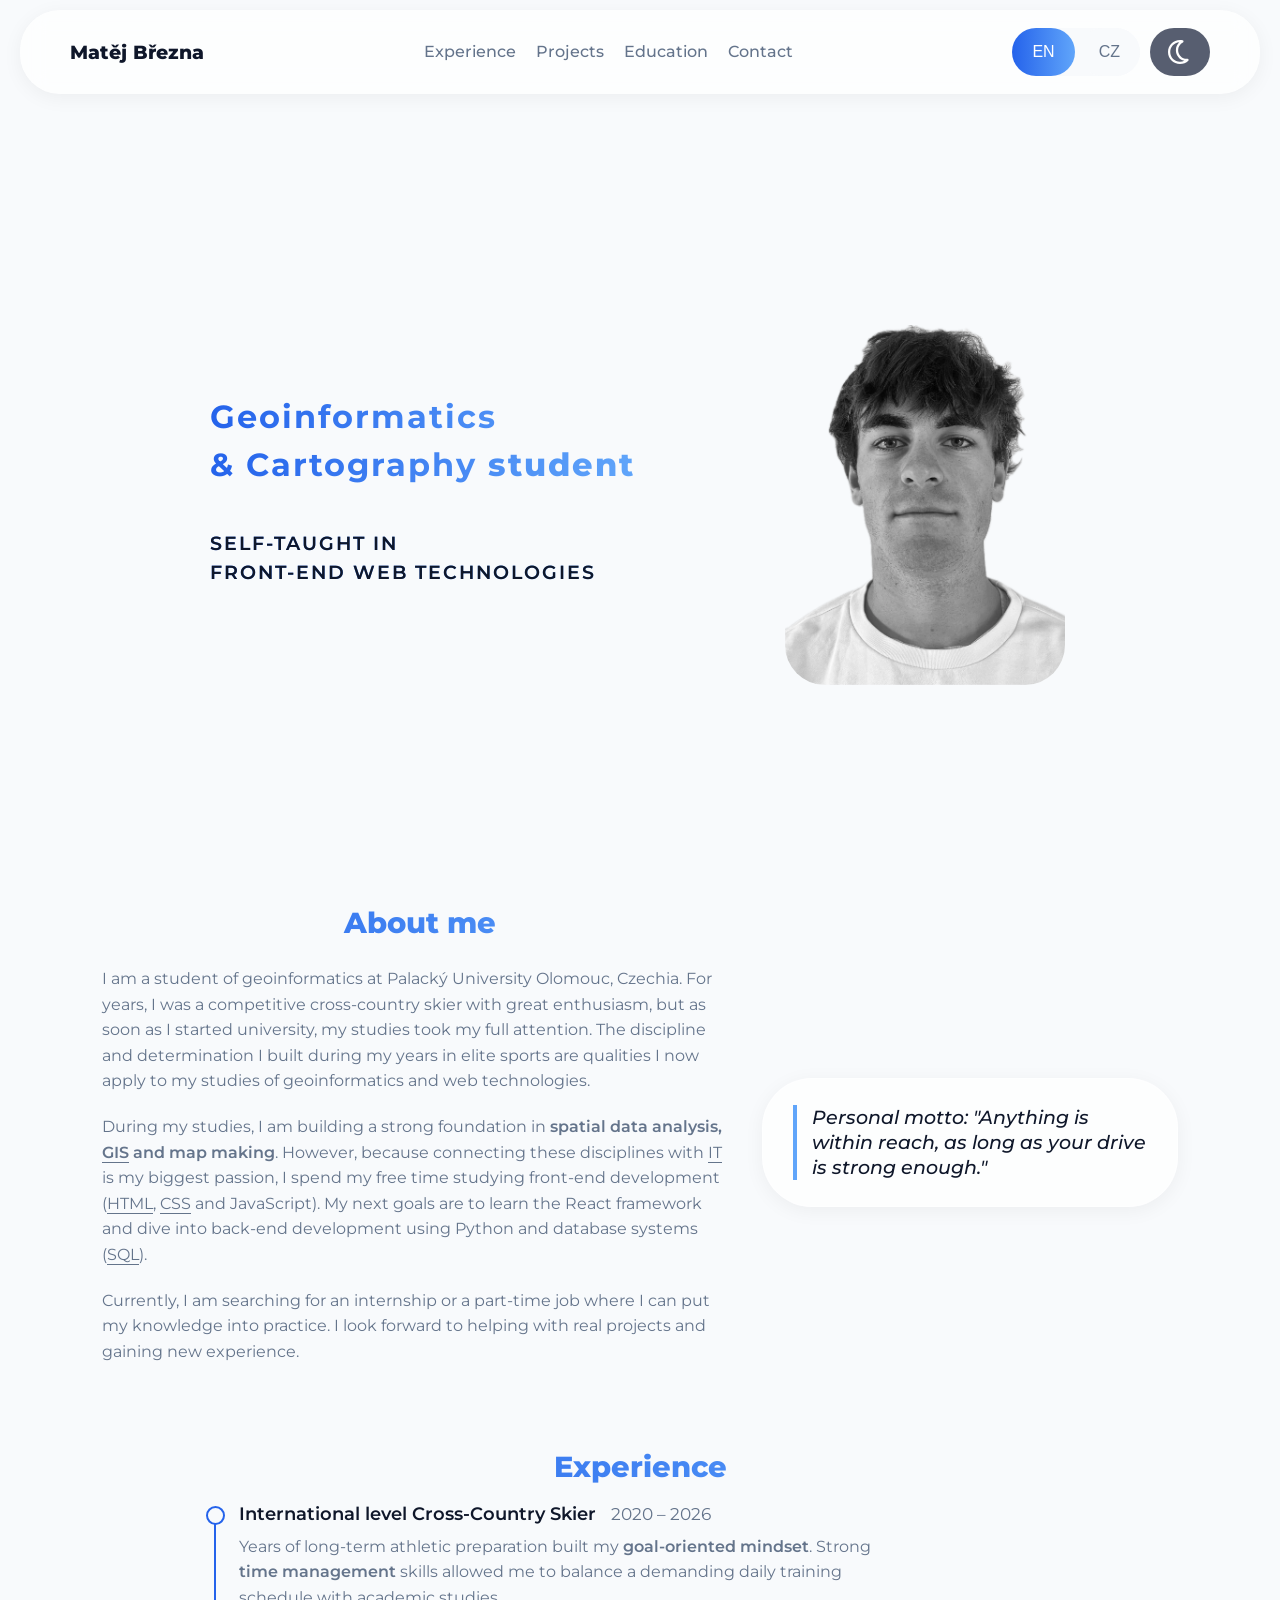
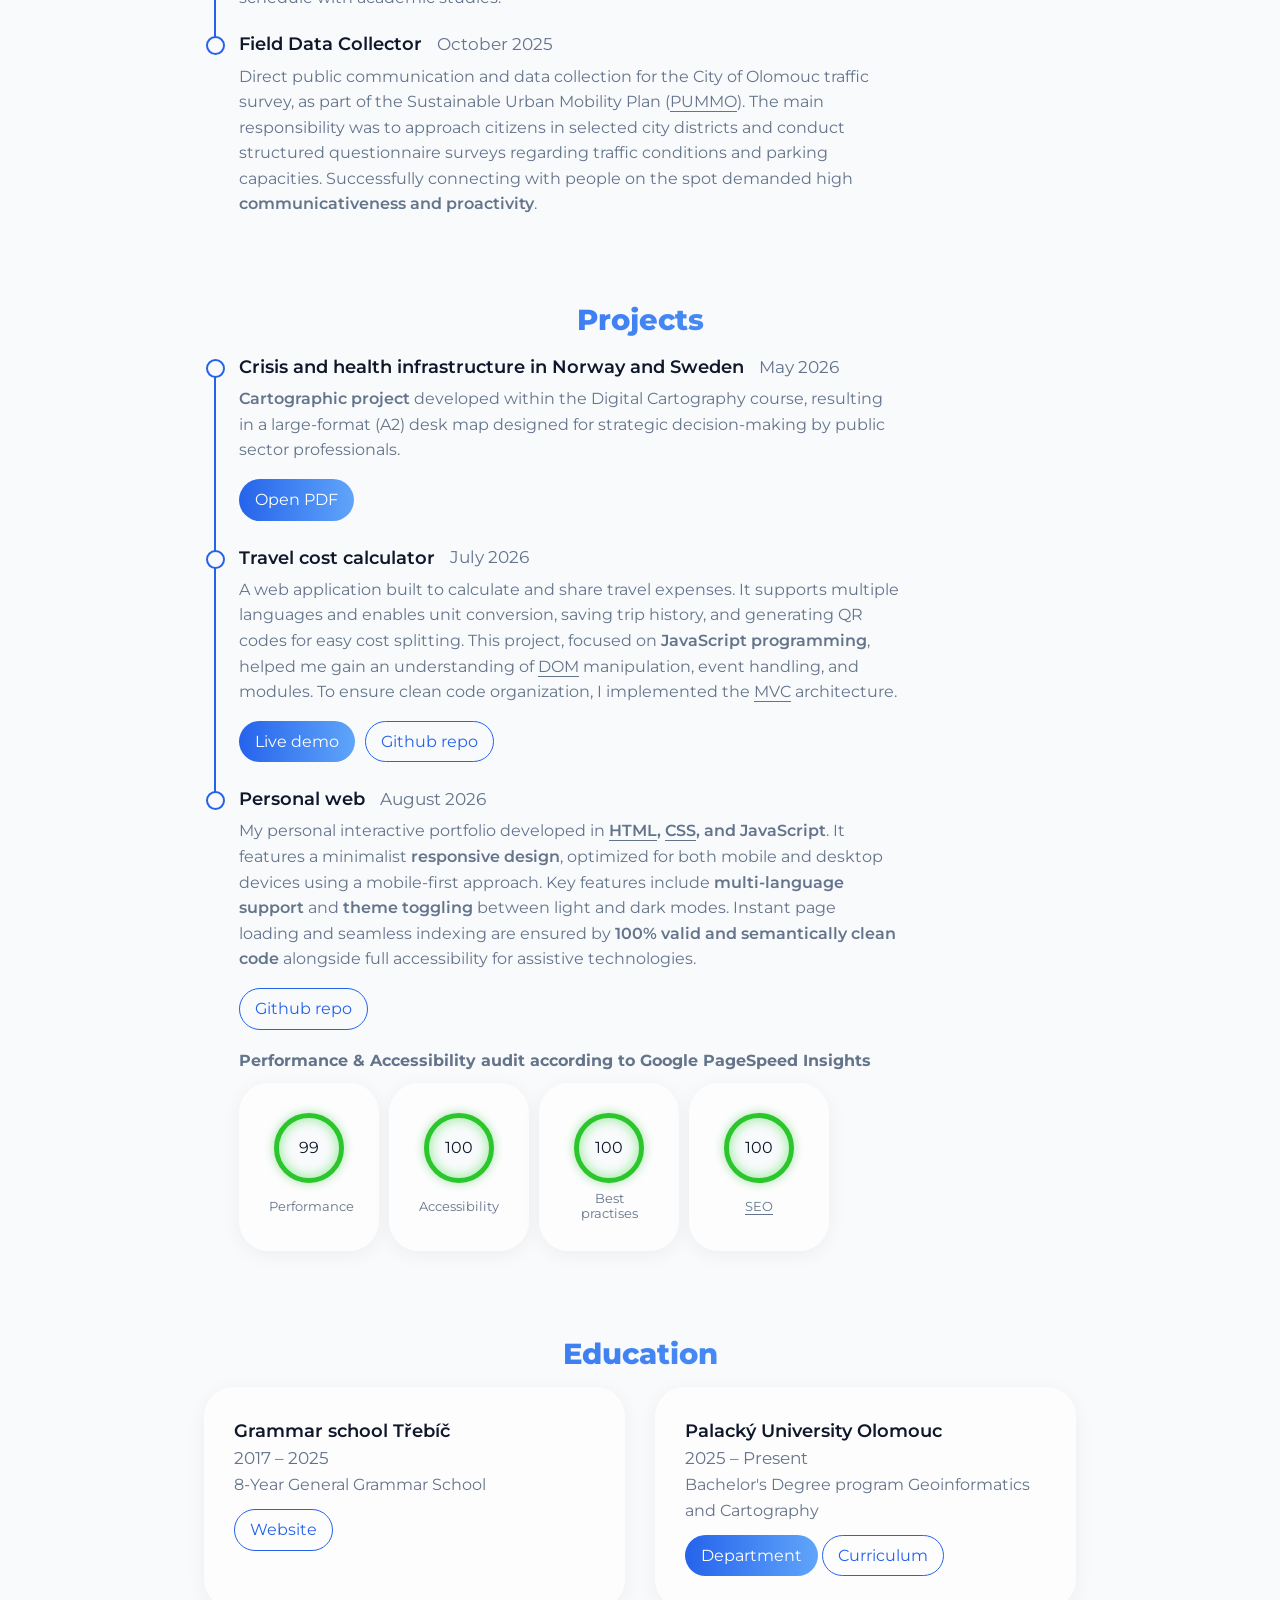
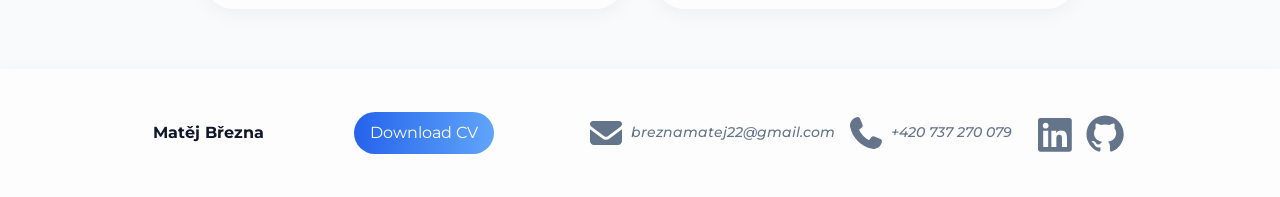
==== commit b24d9b06: "Improve Personal Web article" ====
--- a/index.html
+++ b/index.html
@@ -197,18 +197,57 @@
 						</div>
 					</article>
 
-					<article class="timeline-item">
+					<article class="timeline-item personal-web">
 						<header>
 							<h3 class="projects-title" data-i18n="personalWebTitle">Personal web</h3>
 							<div class="timeline-date">
 								<time datetime="2026-08" data-i18n="personalWebTime">August 2026</time>
 							</div>
 						</header>
+
+					
 						<p data-i18n="personalWebParagraph">
-							My personal interactive portfolio developed in <strong class="skill">,<abbr title="HyperText Markup Language">HTML</abbr>, <abbr title="Cascading Style Sheets">CSS</abbr>, and JavaScript</strong>. It features a minimalist <strong class="skill">responsive design</strong>, optimized for both mobile and desktop devices using a mobile-first approach. The core functionality is multi-language support.
-						</p>
-					</article>
-				</div>
+							My personal interactive portfolio developed in <strong class="skill"><abbr title="HyperText Markup Language">HTML</abbr>, <abbr title="Cascading Style Sheets">CSS</abbr>, and JavaScript</strong>. It features a minimalist <strong class="skill">responsive design</strong>, optimized for both mobile and desktop devices using a mobile-first approach. Key features include <strong class="skill">multi-language support</strong> and <strong class="skill">theme toggling</strong> between light and dark modes. Instant page loading and seamless indexing are ensured by <strong class="skill">100% valid and semantically clean code</strong> alongside full accessibility for assistive technologies.
+						</p>
+
+						<div class="project-links">
+							<a class="btn btn-secondary" href="https://github.com/mbrezna/mbrezna.github.io" target="_blank" rel="noopener noreferrer" data-i18n="githubRepoButton">Github repo</a>
+						</div>
+
+						<div class="page-info">
+							<h4 class="page-statistics-header" data-i18n="pageAudit">Performance & Accessibility audit according to Google PageSpeed Insights</h4>
+
+							<div class="page-statistics-summary">
+								<div class="page-statistic">
+									<div class="value-circle">
+										<span>99</span>
+									</div>
+									<p data-i18n="pageAuditPerformance">Performance</p>
+								</div>
+
+								<div class="page-statistic">
+									<div class="value-circle">
+										<span>100</span>
+									</div>
+									<p data-i18n="pageAuditAccessibility">Accessibility</p>
+								</div>
+
+								<div class="page-statistic">
+									<div class="value-circle">
+										<span>100</span>
+									</div>
+									<p data-i18n="pageAuditBestPractises">Best practises</p>
+								</div>
+
+								<div class="page-statistic">
+									<div class="value-circle">
+										<span>100</span>
+									</div>
+									<p data-i18n="pageAuditSEO"><abbr title="Search Engine Optimization">SEO</abbr></p>
+								</div>
+						</div>
+					</div>
+				</article>
 			</section>
 
 			<section id="education">
--- a/styles/general.min.css
+++ b/styles/general.min.css
@@ -1 +1 @@
-:root{--bg-color:#f8fafc;--text-main:#0f172a;--text-muted:#64748b;--accent-blue:#2563eb;--accent-blue-light:#60a5fa;--accent-gradient:linear-gradient(to left, var(--accent-blue-light), var(--accent-blue));--nav-bg:rgba(255, 255, 255, 0.702);--border-grey:#e2e8f0;--shadow-sm:#0000000d;--shadow-hover:rgba(37, 99, 235, 0.302)}.dark-mode{--bg-color:rgb(2, 11, 34);--text-main:#f8fafc;--text-muted:#a0adc0;--accent-blue:#3b82f6;--accent-blue-light:#93c5fd;--accent-gradient:linear-gradient(to left, var(--accent-blue-light), var(--accent-blue));--nav-bg:rgba(16, 26, 52, 0.702);--border-grey:#1e293b;--shadow-sm:#00000066;--shadow-hover:rgba(110, 158, 235, 0.349)}*{box-sizing:border-box}html{scroll-padding-top:130px}body{margin:0;overflow-x:hidden;font-family:Montserrat,sans-serif;line-height:1.6;background-color:var(--bg-color);color:var(--text-main);transition:background-color .5s ease,color .5s ease}a{text-decoration:none;color:inherit;display:inline-block}a:hover{color:var(--accent-blue)}section{padding:0 5% 60px 5%;margin:0}h1,h2,h3,h4,h5,h6{margin:0}p{font-size:1rem;color:var(--text-muted);margin:0;max-width:60ch;transition:color .5s ease}abbr{text-decoration:none;border-bottom:.8px solid var(--text-muted);cursor:help}.btn{display:inline-block;padding:8px 16px;margin:3px 0;border-radius:25px;transition:all .2s ease-in-out;cursor:pointer}.btn-primary{font-family:inherit;font-size:inherit;line-height:inherit;background-image:var(--accent-gradient);border:none;color:#fff;transition:background-image .5s ease}.btn-primary:hover{color:#fff;box-shadow:0 5px 10px var(--shadow-hover)}.btn-secondary{padding:7px 15px 7px 15px;background-color:transparent;border:1px solid var(--accent-blue);color:var(--accent-blue);transition:color .5s ease,border-color .5s ease}.btn-secondary:hover{box-shadow:0 5px 10px var(--shadow-hover)}+:root{--bg-color:#f8fafc;--text-main:#0f172a;--text-muted:#64748b;--accent-blue:#2563eb;--accent-blue-light:#60a5fa;--accent-gradient:linear-gradient(to left, var(--accent-blue-light), var(--accent-blue));--nav-bg:rgba(255, 255, 255, 0.702);--border-grey:#e2e8f0;--shadow-sm:#0000000d;--shadow-hover:rgba(37, 99, 235, 0.302)}.dark-mode{--bg-color:rgb(2, 11, 34);--text-main:#f8fafc;--text-muted:#a0adc0;--accent-blue:#3b82f6;--accent-blue-light:#93c5fd;--accent-gradient:linear-gradient(to left, var(--accent-blue-light), var(--accent-blue));--nav-bg:rgba(16, 26, 52, 0.702);--border-grey:#1e293b;--shadow-sm:#00000066;--shadow-hover:rgba(110, 158, 235, 0.349)}*{box-sizing:border-box}html{scroll-padding-top:130px}body{margin:0;overflow-x:hidden;font-family:Montserrat,sans-serif;line-height:1.6;background-color:var(--bg-color);color:var(--text-main);transition:background-color .5s ease,color .5s ease}a{text-decoration:none;color:inherit;display:inline-block}a:hover{color:var(--accent-blue)}section{padding:0 5% 60px 5%;margin:0}h1,h2,h3,h4,h5,h6{margin:0}p{font-size:1rem;color:var(--text-muted);margin:0;max-width:60ch;transition:color .5s ease}abbr{text-decoration:none;border-bottom:.8px solid var(--text-muted);cursor:help}figure{margin:0}.btn{display:inline-block;padding:8px 16px;margin:3px 0;border-radius:25px;transition:all .2s ease-in-out;cursor:pointer}.btn-primary{font-family:inherit;font-size:inherit;line-height:inherit;background-image:var(--accent-gradient);border:none;color:#fff;transition:background-image .5s ease}.btn-primary:hover{color:#fff;box-shadow:0 5px 10px var(--shadow-hover)}.btn-secondary{padding:7px 15px 7px 15px;background-color:transparent;border:1px solid var(--accent-blue);color:var(--accent-blue);transition:color .5s ease,border-color .5s ease}.btn-secondary:hover{box-shadow:0 5px 10px var(--shadow-hover)}
--- a/styles/sections.min.css
+++ b/styles/sections.min.css
@@ -1 +1 @@
-.section-title{margin-bottom:10px;font-size:1.8rem;font-weight:800;text-align:center}.hero-subtitle,.hero-title,.section-title{color:transparent;background-image:var(--accent-gradient);-webkit-background-clip:text;background-clip:text;transition:background-image .5s ease}#hero{position:relative;z-index:1;padding-top:100px;min-height:100dvh}.hero-subtitle{margin-left:10px;font-weight:600;text-transform:uppercase;letter-spacing:2px;font-size:1.1rem;color:var(--text-main);line-height:1.5;transition:color .5s ease}.hero-title{margin-left:10px;margin-bottom:20px;font-size:1.6rem;font-weight:800;letter-spacing:2px;line-height:1.5}.highlight{font-style:normal}.photo-container{display:flex;justify-content:center;margin:30px 15px 0 15px}.photo-container img{width:220px;height:280px;object-fit:cover;border-radius:40px}#about{margin:0 3%}#about p{margin:20px 0}.motto-container{height:fit-content;padding:7px 20px;max-width:630px;background-color:var(--nav-bg);border-radius:50px;box-shadow:0 4px 20px var(--shadow-sm);border:1px solid rgba(255,255,255,.5);transition:background-color .5s ease,box-shadow .5s ease}.personal-motto{padding-left:15px;margin-left:10px;margin-right:10px;font-size:1.2rem;font-weight:500;font-style:italic;line-height:1.3;color:var(--text-main);border-left:4px solid var(--accent-blue-light);transition:color .5s ease,border-color .5s ease}#education,#experience,#projects{max-width:1000px;margin-left:auto;margin-right:auto}.education-title,.experience-title,.projects-title{font-size:1.1rem;font-weight:600;color:var(--text-main);transition:color .5s ease}.timeline-date{font-size:1.05rem;font-weight:400;color:var(--text-muted);transition:color .5s ease}#experience p,#projects p{color:var(--text-muted);transition:color .5s ease}.timeline{padding:0 0 0 25px;margin:0 10px}.timeline-item{position:relative;display:flex;flex-direction:column;gap:5px;margin-bottom:20px}.timeline-item::before{content:"";position:absolute;top:6px;left:-33.5px;width:15px;height:15px;background-color:var(--bg-color);border:2px solid var(--accent-blue);border-radius:50%;transition:background-color .5s ease,border-color .5s ease}.timeline-item::after{content:"";position:absolute;left:-25px;top:24px;bottom:-35px;width:2px;background-color:var(--accent-blue);transition:background-color .5s ease}.timeline-item:last-child::after{display:none}.education-links,.project-links{margin-top:8px;display:flex;flex-wrap:wrap;row-gap:10px;column-gap:10px}.skill{font-weight:600}.education-grid{display:grid;gap:15px}.education-card{padding:30px;background-color:var(--nav-bg);border-radius:30px;box-shadow:0 4px 20px var(--shadow-sm);transition:background-color .5s ease,box-shadow .5s ease}@media (min-width:500px){#hero{padding-top:120px}}@media (min-width:630px){#hero{display:flex;align-items:center;justify-content:space-evenly}.hero-title{margin-bottom:40px;font-size:2rem}.hero-subtitle{font-size:1.2rem}.photo-container img{width:240px;height:310px}.education-card{display:flex;gap:25px}.education-info{flex:1}.education-links{display:flex;flex-direction:column;align-items:center;align-self:center}}@media (min-width:700px){.education-grid{grid-template-columns:1fr 1fr;gap:30px}.education-card{display:inline-block}.education-links{display:inline-block}.timeline-item header{display:flex;align-items:center;align-content:flex-start;column-gap:15px;row-gap:0;flex-wrap:wrap}.photo-container img{width:280px;height:360px}}@media (min-width:840px){#hero{padding-top:140px}#about{display:flex;align-items:center;gap:25px}.motto-container{flex:40%}}+.section-title{margin-bottom:10px;font-size:1.8rem;font-weight:800;text-align:center}.hero-subtitle,.hero-title,.section-title{color:transparent;background-image:var(--accent-gradient);-webkit-background-clip:text;background-clip:text;transition:background-image .5s ease}#hero{position:relative;z-index:1;padding-top:100px;min-height:100dvh}.hero-subtitle{margin-left:10px;font-weight:600;text-transform:uppercase;letter-spacing:2px;font-size:1.1rem;color:var(--text-main);line-height:1.5;transition:color .5s ease}.hero-title{margin-left:10px;margin-bottom:20px;font-size:1.6rem;font-weight:800;letter-spacing:2px;line-height:1.5}.highlight{font-style:normal}.photo-container{display:flex;justify-content:center;margin:30px 15px 0 15px}.photo-container img{width:220px;height:280px;object-fit:cover;border-radius:40px}#about{margin:0 3%}#about p{margin:20px 0}.motto-container{height:fit-content;padding:7px 20px;max-width:630px;background-color:var(--nav-bg);border-radius:50px;box-shadow:0 4px 20px var(--shadow-sm);border:1px solid rgba(255,255,255,.5);transition:background-color .5s ease,box-shadow .5s ease}.personal-motto{padding-left:15px;margin-left:10px;margin-right:10px;font-size:1.2rem;font-weight:500;font-style:italic;line-height:1.3;color:var(--text-main);border-left:4px solid var(--accent-blue-light);transition:color .5s ease,border-color .5s ease}#education,#experience,#projects{max-width:1000px;margin-left:auto;margin-right:auto}.education-title,.experience-title,.projects-title{font-size:1.1rem;font-weight:600;color:var(--text-main);transition:color .5s ease}.timeline-date{font-size:1.05rem;font-weight:400;color:var(--text-muted);transition:color .5s ease}#experience p,#projects p{color:var(--text-muted);transition:color .5s ease}.timeline{padding:0 0 0 25px;margin:0 10px}.timeline-item{position:relative;display:flex;flex-direction:column;gap:5px;margin-bottom:20px}.timeline-item::before{content:"";position:absolute;top:6px;left:-33.5px;width:15px;height:15px;background-color:var(--bg-color);border:2px solid var(--accent-blue);border-radius:50%;transition:background-color .5s ease,border-color .5s ease}.timeline-item::after{content:"";position:absolute;left:-25px;top:24px;bottom:-35px;width:2px;background-color:var(--accent-blue);transition:background-color .5s ease}.timeline-item:last-child::after{display:none}.education-links,.project-links{margin-top:8px;display:flex;flex-wrap:wrap;row-gap:10px;column-gap:10px}.skill{font-weight:600}.page-info{display:flex;flex-direction:column;gap:10px;margin-top:10px}.page-statistics-header{font-size:1rem;color:var(--text-muted);max-width:35ch}.page-statistics-summary{display:grid;grid-template-columns:1fr 1fr;gap:10px;width:fit-content}.page-statistic{position:relative;display:flex;flex-direction:column;justify-content:flex-start;align-items:center;gap:8px;padding:20px;background-color:var(--nav-bg);border-radius:30px;box-shadow:0 4px 20px var(--shadow-sm);transition:background-color .5s ease,box-shadow .5s ease}.page-statistic p{margin:auto 0;max-width:80px;font-size:.8rem;text-align:center;line-height:normal}.value-circle{display:flex;justify-content:center;align-items:center;width:70px;height:70px;border-radius:50%;border:5px solid #2bc62b;background-color:var(--bg-color);box-shadow:0 0 10px 1px rgba(16,177,16,.3),inset 0 0 10px 3px rgba(16,214,16,.3);transition:background-color .5s ease}.education-grid{display:grid;gap:15px}.education-card{padding:30px;background-color:var(--nav-bg);border-radius:30px;box-shadow:0 4px 20px var(--shadow-sm);transition:background-color .5s ease,box-shadow .5s ease}@media (min-width:500px){#hero{padding-top:120px}}@media (min-width:580px){.page-statistics-summary{grid-template-columns:1fr 1fr 1fr 1fr}.page-statistics-header{max-width:60ch}}@media (min-width:630px){#hero{display:flex;align-items:center;justify-content:space-evenly}.hero-title{margin-bottom:40px;font-size:2rem}.hero-subtitle{font-size:1.2rem}.photo-container img{width:240px;height:310px}.education-card{display:flex;gap:25px}.education-info{flex:1}.education-links{display:flex;flex-direction:column;align-items:center;align-self:center}}@media (min-width:700px){.education-grid{grid-template-columns:1fr 1fr;gap:30px}.education-card{display:inline-block}.education-links{display:inline-block}.timeline-item header{display:flex;align-items:center;align-content:flex-start;column-gap:15px;row-gap:0;flex-wrap:wrap}.photo-container img{width:280px;height:360px}.page-statistic{padding:30px}}@media (min-width:840px){#hero{padding-top:140px}#about{display:flex;align-items:center;gap:25px}.motto-container{flex:40%}}
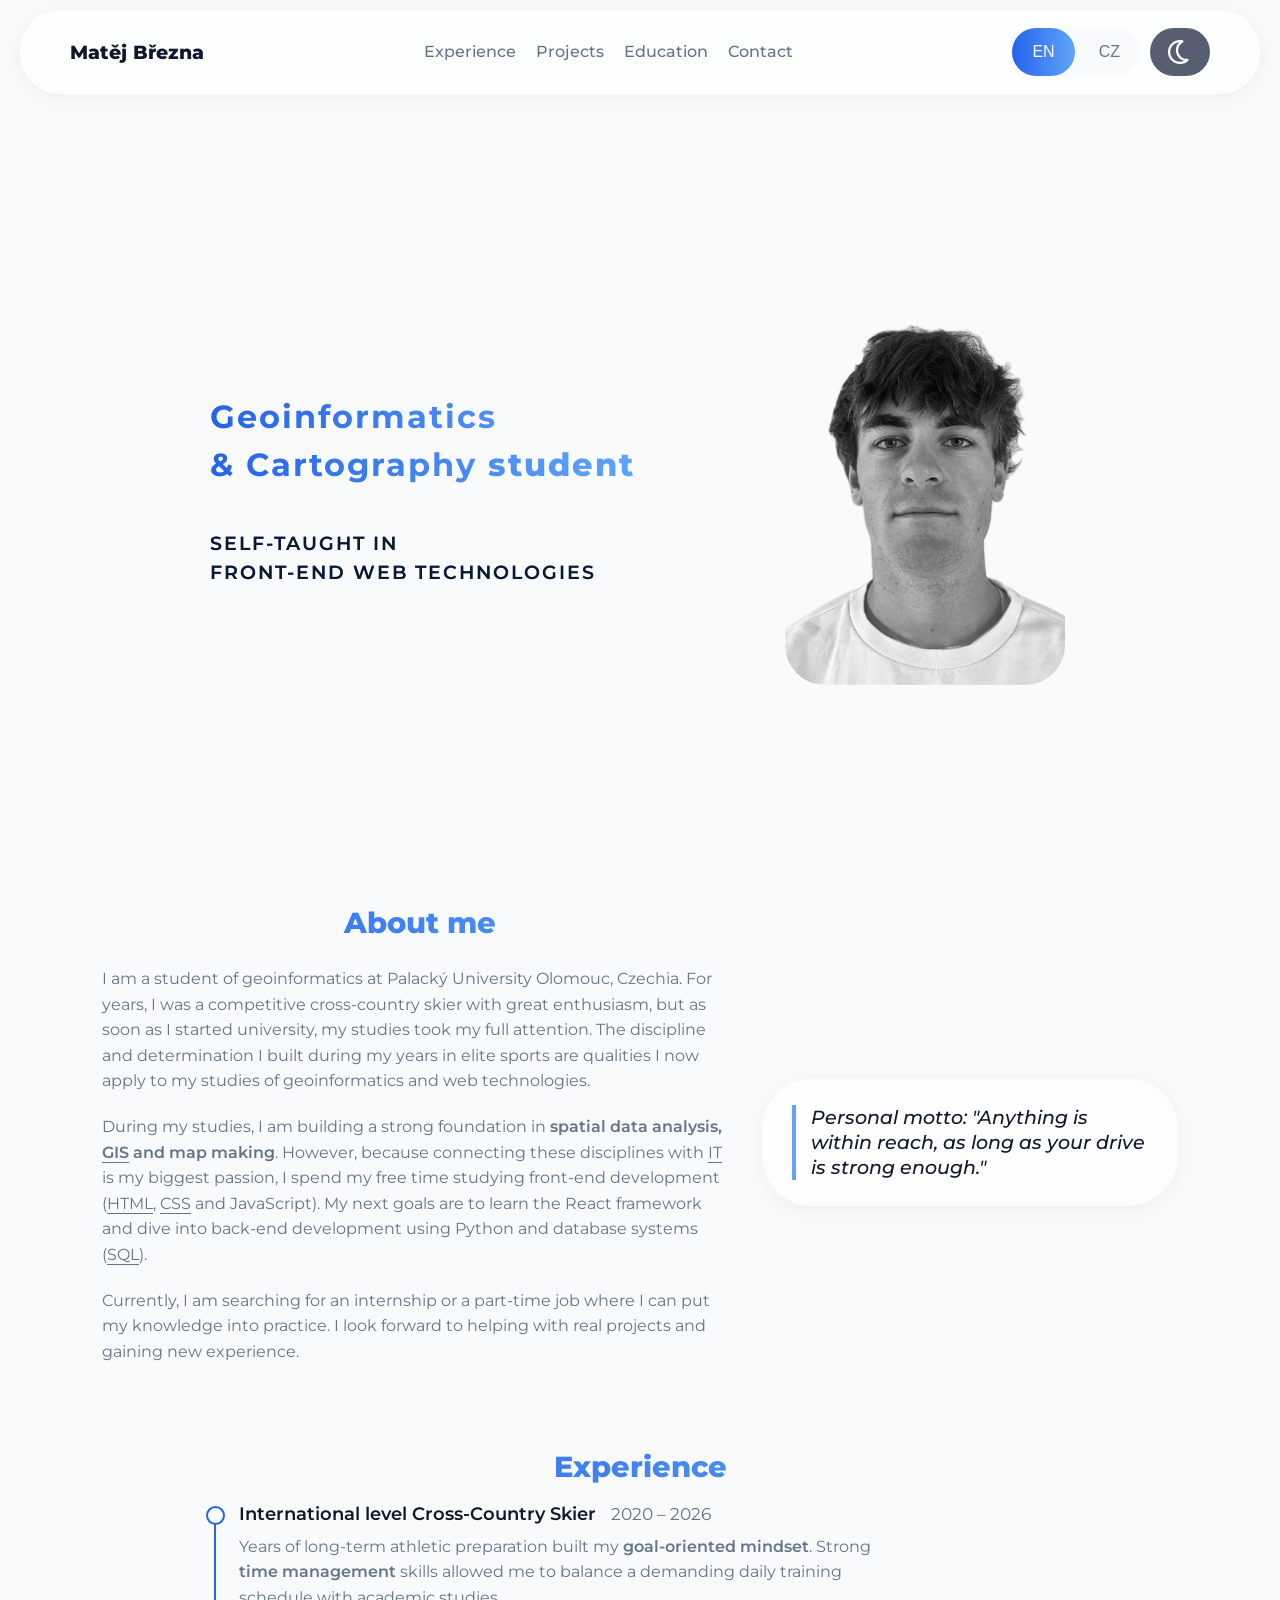
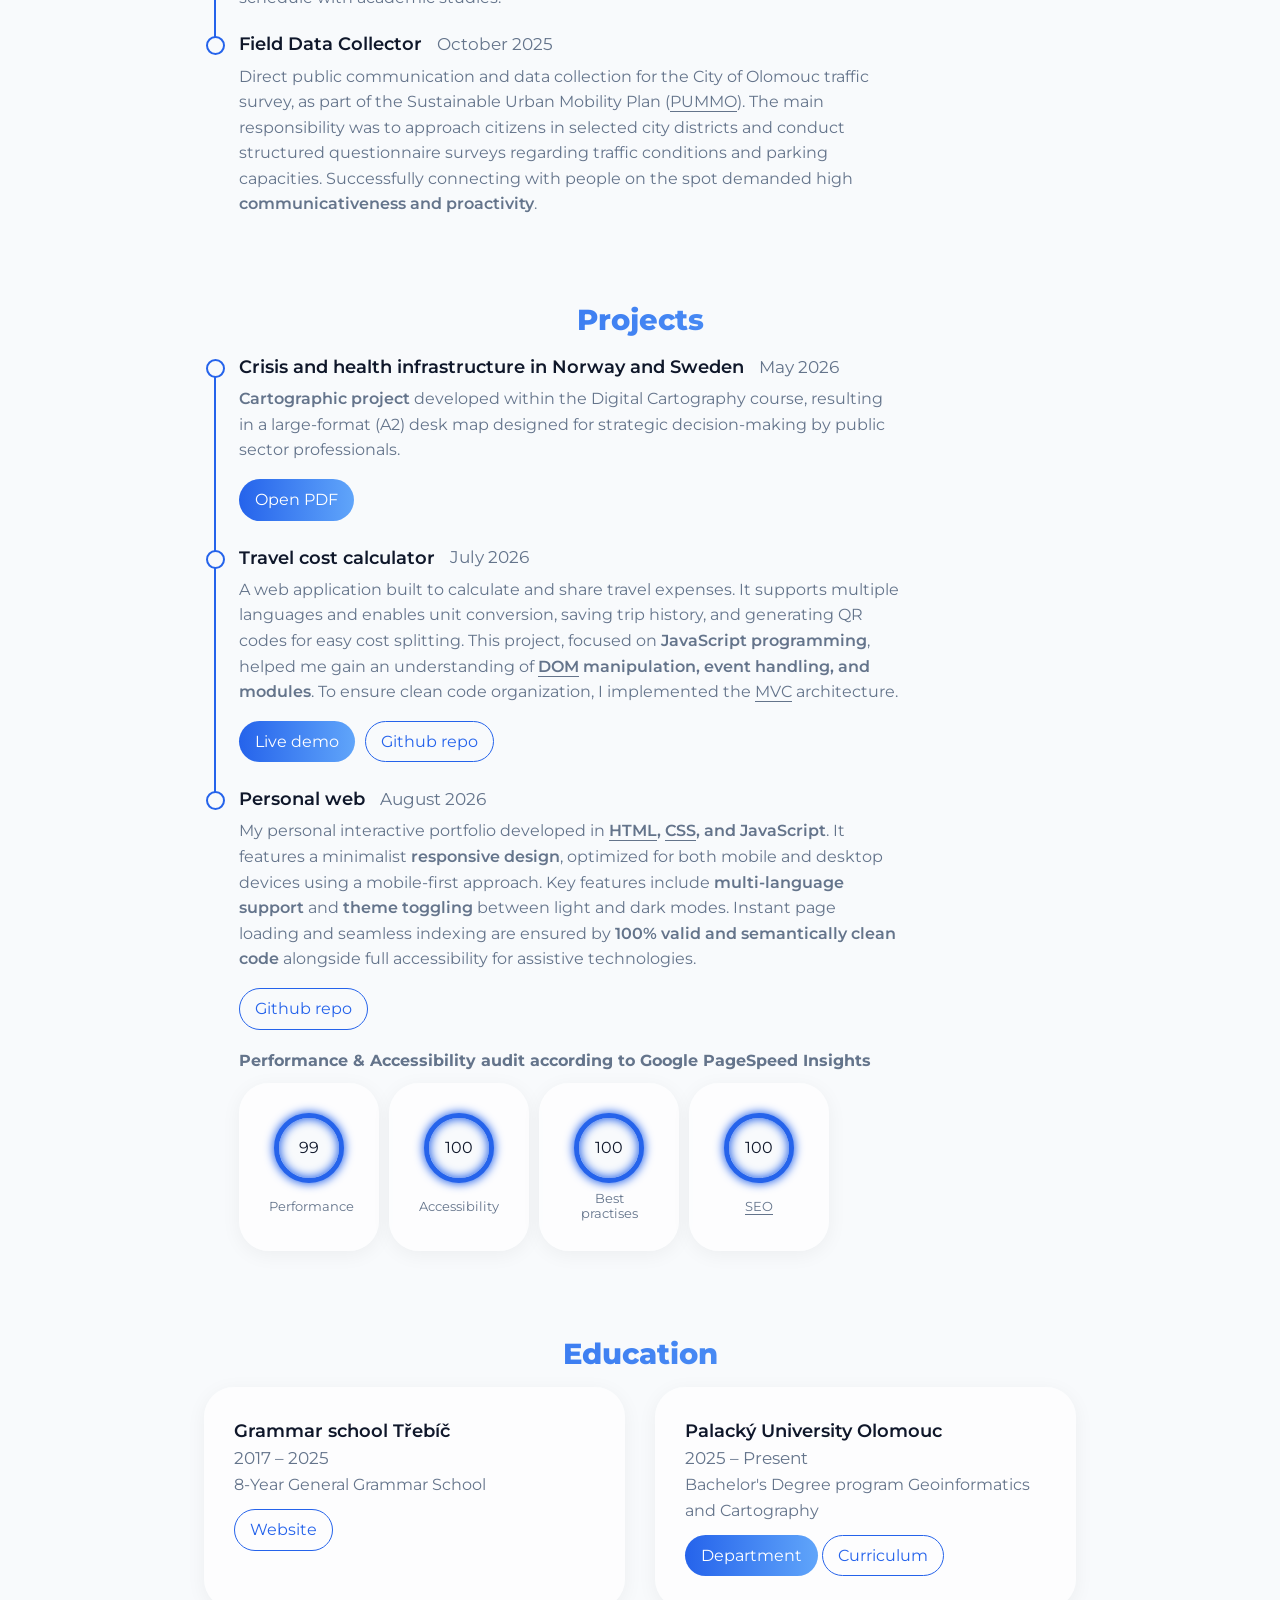
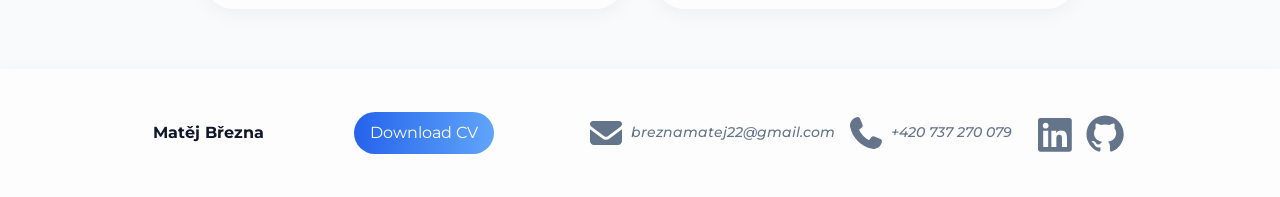
==== commit 62d8b074: "Small interface adjustments" ====
--- a/index.html
+++ b/index.html
@@ -95,7 +95,7 @@
 				</div>
 
 				<div class="photo-container">
-					<img src="./images/hero-photo-385w.webp" alt="author photo" srcset="./images/hero-photo-300.webp 300w, 
+					<img src="./images/hero-photo-300.webp" alt="author photo" srcset="./images/hero-photo-300.webp 300w, 
 									./images/hero-photo-400.webp 400w" 
 					sizes="(max-width: 630px) 400px, 300px"
 					fetchpriority="high">
@@ -188,7 +188,7 @@
 						</header>
 
 						<p data-i18n="travelCalculatorParagraph">
-							A web application built to calculate and share travel expenses. It supports multiple languages and enables unit conversion, saving trip history, and generating QR codes for easy cost splitting. This project, focused on <strong class="skill">JavaScript programming</strong>, helped me gain an understanding of <abbr title="Document Object Model">DOM</abbr> manipulation, event handling, and modules. To ensure clean code organization, I implemented the <abbr title="Model-View-Controller">MVC</abbr> architecture.
+							A web application built to calculate and share travel expenses. It supports multiple languages and enables unit conversion, saving trip history, and generating QR codes for easy cost splitting. This project, focused on <strong class="skill">JavaScript programming</strong>, helped me gain an understanding of <strong class="skill"><abbr title="Document Object Model">DOM</abbr> manipulation, event handling, and modules</strong>. To ensure clean code organization, I implemented the <abbr title="Model-View-Controller">MVC</abbr> architecture.
 						</p>
 
 						<div class="project-links">
--- a/styles/layout.min.css
+++ b/styles/layout.min.css
@@ -1 +1 @@
-.main-header{position:fixed;top:10px;left:10px;right:10px;z-index:1000;display:flex;flex-direction:column;justify-content:space-between;gap:5px;margin:0 10px 10px 10px;padding:5px 35px;text-align:center;background-color:var(--nav-bg);border:1px solid var(--border-gray);border-radius:40px;box-shadow:0 4px 20px var(--shadow-sm);backdrop-filter:blur(12px);-webkit-backdrop-filter:blur(12px);transition:background-color .5s ease,border-color .5s ease,box-shadow .5s ease}.mobile-menu{display:flex;align-items:center;justify-content:space-between}.logo{font-weight:800;font-size:1.2rem}.logo a{padding:10px 0}.hamburger-button{padding-bottom:0;background-color:transparent;border:none;cursor:pointer;padding:10px}.hamburger-icon{width:1.6rem;fill:var(--accent-blue)}.nav{display:none}.nav-visible{display:grid;grid-template-columns:1fr 1fr;column-gap:20px;font-weight:500;font-size:1rem;color:var(--text-muted);transition:color .5s ease}.nav-visible a{text-align:left;padding:10px 0}.controlls{display:flex;align-items:center;gap:30px}.language-toggle{display:none}.language-toggle-visible{display:inline-block;width:fit-content;background-color:var(--bg-color);border-radius:25px;transition:background-color .5s ease}.toggle-btn{padding:15px 20px;font-weight:500;font-size:1rem;background-color:var(--bg-color);border:none;border-radius:25px;color:var(--text-muted);cursor:pointer;transition:background-color .5s ease,color .5s ease}.toggle-btn:hover{box-shadow:0 5px 10px var(--shadow-sm)}.active-language{background-image:var(--accent-gradient);color:#fff;transition:background-image .5s ease}.display-mode-toggle{display:none}.display-mode-toggle-visible{display:inline-block}.display-mode-btn{display:flex;justify-content:center;align-items:center;padding:9px 15px 9px 15px;margin:3px 0;font-family:inherit;font-size:inherit;line-height:inherit;background-color:rgba(16,26,52,.7);border:none;border-radius:25px;transition:all .2s ease-in-out;cursor:pointer}.display-mode-btn:hover{box-shadow:0 5px 10px var(--shadow-sm)}.sun-icon{display:none;width:30px;height:30px;fill:#000}.moon-icon{width:30px;height:30px;fill:#fff}.dark-mode .sun-icon{display:inline-block}.dark-mode .moon-icon{display:none}.dark-mode .display-mode-btn{background-color:rgba(248,250,252,.8)}.main-footer{display:flex;flex-direction:column;align-items:center;row-gap:5px;padding:40px 5%;background-color:var(--nav-bg);border-top:1px solid var(border-gray);box-shadow:0 4px 20px var(--shadow-sm);transition:background-color .5s ease,box-shadow .5s ease}.footer-name{margin:0;font-weight:700}.footer-links{display:flex;gap:15px;font-size:.9rem;font-weight:500;color:var(--text-muted);transition:color .5s ease}.contact-links-group{display:flex;flex-direction:column;align-items:flex-start;gap:5px}.contact-icon{width:40px}.contact-link a .contact-icon{fill:var(--text-muted);transition:fill .3s ease}.contact-link a:hover .contact-icon{fill:var(--accent-blue)}.contact-link a{display:flex;gap:5px;align-items:center;padding:3px}@media (min-width:730px){.main-footer{flex-direction:row;justify-content:space-evenly}}@media (min-width:850px){.hamburger-button{display:none}.nav{display:flex;gap:20px;font-weight:500;font-size:1rem;color:var(--text-muted)}.controlls{gap:10px}.language-toggle{display:inline-block;max-width:140px;background-color:var(--bg-color);border-radius:25px;transition:background-color .5s ease}.display-mode-toggle{display:inline-block}.main-header{display:flex;flex-direction:row;align-items:center;padding:15px 25px}}@media (min-width:1024px){.contact-links-group{flex-direction:row;justify-content:space-evenly;align-items:center;gap:5px}.main-header{padding:15px 50px}}+.main-header{position:fixed;top:10px;left:10px;right:10px;z-index:1000;display:flex;flex-direction:column;justify-content:space-between;gap:5px;margin:0 10px 10px 10px;padding:5px 35px;text-align:center;background-color:var(--nav-bg);border:1px solid var(--border-gray);border-radius:40px;box-shadow:0 4px 20px var(--shadow-sm);backdrop-filter:blur(12px);-webkit-backdrop-filter:blur(12px);transition:background-color .5s ease,border-color .5s ease,box-shadow .5s ease}.mobile-menu{display:flex;align-items:center;justify-content:space-between}.logo{font-weight:800;font-size:1.2rem}.logo a{padding:10px 0}.hamburger-button{padding-bottom:0;background-color:transparent;border:none;cursor:pointer;padding:10px}.hamburger-icon{width:1.6rem;fill:var(--accent-blue)}.nav{display:none}.nav-visible{display:grid;grid-template-columns:1fr 1fr;column-gap:20px;font-weight:500;font-size:1rem;color:var(--text-muted);transition:color .5s ease}.nav-visible a{text-align:left;padding:10px 0}.controlls{display:flex;align-items:center;gap:30px}.language-toggle{display:none}.language-toggle-visible{display:inline-block;width:fit-content;background-color:var(--bg-color);border-radius:25px;transition:background-color .5s ease}.toggle-btn{padding:15px 20px;font-weight:500;font-size:1rem;background-color:var(--bg-color);border:none;border-radius:25px;color:var(--text-muted);cursor:pointer;transition:background-color .5s ease,color .5s ease}.toggle-btn:hover{box-shadow:0 5px 10px var(--shadow-sm)}.active-language{background-image:var(--accent-gradient);color:#fff;transition:background-image .5s ease}.display-mode-toggle{display:none}.display-mode-toggle-visible{display:inline-block}.display-mode-btn{display:flex;justify-content:center;align-items:center;padding:9px 15px 9px 15px;margin:3px 0;font-family:inherit;font-size:inherit;line-height:inherit;background-color:rgba(16,26,52,.7);border:none;border-radius:25px;transition:all .2s ease-in-out;cursor:pointer}.display-mode-btn:hover{box-shadow:0 5px 10px var(--shadow-sm)}.sun-icon{display:none;width:30px;height:30px;fill:#000}.moon-icon{width:30px;height:30px;fill:#fff}.dark-mode .sun-icon{display:inline-block}.dark-mode .moon-icon{display:none}.dark-mode .display-mode-btn{background-color:rgba(248,250,252,.8)}.main-footer{display:flex;flex-direction:column;align-items:center;row-gap:5px;padding:40px 5%;background-color:var(--nav-bg);border-top:1px solid var(border-gray);box-shadow:0 4px 20px var(--shadow-sm);transition:background-color .5s ease,box-shadow .5s ease}.footer-name{margin:0;font-weight:700}.footer-links{display:flex;gap:15px;font-size:.9rem;font-weight:500;color:var(--text-muted);transition:color .5s ease}.contact-links-group{display:flex;flex-direction:column;align-items:flex-start;gap:5px}.contact-icon{width:40px}.contact-link a .contact-icon{fill:var(--text-muted);transition:fill .3s ease}.contact-link a:hover .contact-icon{fill:var(--accent-blue)}.contact-link a{display:flex;gap:5px;align-items:center;padding:3px}@media (min-width:500px){.nav-visible{display:flex;gap:20px}}@media (min-width:730px){.main-footer{flex-direction:row;justify-content:space-evenly}}@media (min-width:850px){.hamburger-button{display:none}.nav{display:flex;gap:20px;font-weight:500;font-size:1rem;color:var(--text-muted)}.controlls{gap:10px}.language-toggle{display:inline-block;max-width:140px;background-color:var(--bg-color);border-radius:25px;transition:background-color .5s ease}.display-mode-toggle{display:inline-block}.main-header{display:flex;flex-direction:row;align-items:center;padding:15px 25px}}@media (min-width:1024px){.contact-links-group{flex-direction:row;justify-content:space-evenly;align-items:center;gap:5px}.main-header{padding:15px 50px}}
--- a/styles/sections.min.css
+++ b/styles/sections.min.css
@@ -1 +1 @@
-.section-title{margin-bottom:10px;font-size:1.8rem;font-weight:800;text-align:center}.hero-subtitle,.hero-title,.section-title{color:transparent;background-image:var(--accent-gradient);-webkit-background-clip:text;background-clip:text;transition:background-image .5s ease}#hero{position:relative;z-index:1;padding-top:100px;min-height:100dvh}.hero-subtitle{margin-left:10px;font-weight:600;text-transform:uppercase;letter-spacing:2px;font-size:1.1rem;color:var(--text-main);line-height:1.5;transition:color .5s ease}.hero-title{margin-left:10px;margin-bottom:20px;font-size:1.6rem;font-weight:800;letter-spacing:2px;line-height:1.5}.highlight{font-style:normal}.photo-container{display:flex;justify-content:center;margin:30px 15px 0 15px}.photo-container img{width:220px;height:280px;object-fit:cover;border-radius:40px}#about{margin:0 3%}#about p{margin:20px 0}.motto-container{height:fit-content;padding:7px 20px;max-width:630px;background-color:var(--nav-bg);border-radius:50px;box-shadow:0 4px 20px var(--shadow-sm);border:1px solid rgba(255,255,255,.5);transition:background-color .5s ease,box-shadow .5s ease}.personal-motto{padding-left:15px;margin-left:10px;margin-right:10px;font-size:1.2rem;font-weight:500;font-style:italic;line-height:1.3;color:var(--text-main);border-left:4px solid var(--accent-blue-light);transition:color .5s ease,border-color .5s ease}#education,#experience,#projects{max-width:1000px;margin-left:auto;margin-right:auto}.education-title,.experience-title,.projects-title{font-size:1.1rem;font-weight:600;color:var(--text-main);transition:color .5s ease}.timeline-date{font-size:1.05rem;font-weight:400;color:var(--text-muted);transition:color .5s ease}#experience p,#projects p{color:var(--text-muted);transition:color .5s ease}.timeline{padding:0 0 0 25px;margin:0 10px}.timeline-item{position:relative;display:flex;flex-direction:column;gap:5px;margin-bottom:20px}.timeline-item::before{content:"";position:absolute;top:6px;left:-33.5px;width:15px;height:15px;background-color:var(--bg-color);border:2px solid var(--accent-blue);border-radius:50%;transition:background-color .5s ease,border-color .5s ease}.timeline-item::after{content:"";position:absolute;left:-25px;top:24px;bottom:-35px;width:2px;background-color:var(--accent-blue);transition:background-color .5s ease}.timeline-item:last-child::after{display:none}.education-links,.project-links{margin-top:8px;display:flex;flex-wrap:wrap;row-gap:10px;column-gap:10px}.skill{font-weight:600}.page-info{display:flex;flex-direction:column;gap:10px;margin-top:10px}.page-statistics-header{font-size:1rem;color:var(--text-muted);max-width:35ch}.page-statistics-summary{display:grid;grid-template-columns:1fr 1fr;gap:10px;width:fit-content}.page-statistic{position:relative;display:flex;flex-direction:column;justify-content:flex-start;align-items:center;gap:8px;padding:20px;background-color:var(--nav-bg);border-radius:30px;box-shadow:0 4px 20px var(--shadow-sm);transition:background-color .5s ease,box-shadow .5s ease}.page-statistic p{margin:auto 0;max-width:80px;font-size:.8rem;text-align:center;line-height:normal}.value-circle{display:flex;justify-content:center;align-items:center;width:70px;height:70px;border-radius:50%;border:5px solid #2bc62b;background-color:var(--bg-color);box-shadow:0 0 10px 1px rgba(16,177,16,.3),inset 0 0 10px 3px rgba(16,214,16,.3);transition:background-color .5s ease}.education-grid{display:grid;gap:15px}.education-card{padding:30px;background-color:var(--nav-bg);border-radius:30px;box-shadow:0 4px 20px var(--shadow-sm);transition:background-color .5s ease,box-shadow .5s ease}@media (min-width:500px){#hero{padding-top:120px}}@media (min-width:580px){.page-statistics-summary{grid-template-columns:1fr 1fr 1fr 1fr}.page-statistics-header{max-width:60ch}}@media (min-width:630px){#hero{display:flex;align-items:center;justify-content:space-evenly}.hero-title{margin-bottom:40px;font-size:2rem}.hero-subtitle{font-size:1.2rem}.photo-container img{width:240px;height:310px}.education-card{display:flex;gap:25px}.education-info{flex:1}.education-links{display:flex;flex-direction:column;align-items:center;align-self:center}}@media (min-width:700px){.education-grid{grid-template-columns:1fr 1fr;gap:30px}.education-card{display:inline-block}.education-links{display:inline-block}.timeline-item header{display:flex;align-items:center;align-content:flex-start;column-gap:15px;row-gap:0;flex-wrap:wrap}.photo-container img{width:280px;height:360px}.page-statistic{padding:30px}}@media (min-width:840px){#hero{padding-top:140px}#about{display:flex;align-items:center;gap:25px}.motto-container{flex:40%}}+.section-title{margin-bottom:10px;font-size:1.8rem;font-weight:800;text-align:center}.hero-subtitle,.hero-title,.section-title{color:transparent;background-image:var(--accent-gradient);-webkit-background-clip:text;background-clip:text;transition:background-image .5s ease}#hero{position:relative;z-index:1;padding-top:100px;min-height:100dvh}.hero-subtitle{margin-left:10px;font-weight:600;text-transform:uppercase;letter-spacing:2px;font-size:1.1rem;color:var(--text-main);line-height:1.5;transition:color .5s ease}.hero-title{margin-left:10px;margin-bottom:20px;font-size:1.6rem;font-weight:800;letter-spacing:2px;line-height:1.5}.highlight{font-style:normal}.photo-container{display:flex;justify-content:center;margin:30px 15px 0 15px}.photo-container img{width:220px;height:280px;object-fit:cover;border-radius:40px}#about{margin:0 3%}#about p{margin:20px 0}.motto-container{height:fit-content;padding:7px 20px;max-width:630px;background-color:var(--nav-bg);border-radius:50px;box-shadow:0 4px 20px var(--shadow-sm);transition:background-color .5s ease,box-shadow .5s ease}.personal-motto{padding-left:15px;margin-left:10px;margin-right:10px;font-size:1.2rem;font-weight:500;font-style:italic;line-height:1.3;color:var(--text-main);border-left:4px solid var(--accent-blue-light);transition:color .5s ease,border-color .5s ease}#education,#experience,#projects{max-width:1000px;margin-left:auto;margin-right:auto}.education-title,.experience-title,.projects-title{font-size:1.1rem;font-weight:600;color:var(--text-main);transition:color .5s ease}.timeline-date{font-size:1.05rem;font-weight:400;color:var(--text-muted);transition:color .5s ease}#experience p,#projects p{color:var(--text-muted);transition:color .5s ease}.timeline{padding:0 0 0 25px;margin:0 10px}.timeline-item{position:relative;display:flex;flex-direction:column;gap:5px;margin-bottom:20px}.timeline-item::before{content:"";position:absolute;top:6px;left:-33.5px;width:15px;height:15px;background-color:var(--bg-color);border:2px solid var(--accent-blue);border-radius:50%;transition:background-color .5s ease,border-color .5s ease}.timeline-item::after{content:"";position:absolute;left:-25px;top:24px;bottom:-35px;width:2px;background-color:var(--accent-blue);transition:background-color .5s ease}.timeline-item:last-child::after{display:none}.education-links,.project-links{margin-top:8px;display:flex;flex-wrap:wrap;row-gap:10px;column-gap:10px}.skill{font-weight:600}.page-info{display:flex;flex-direction:column;gap:10px;margin-top:10px}.page-statistics-header{font-size:1rem;color:var(--text-muted);max-width:35ch}.page-statistics-summary{display:grid;grid-template-columns:1fr 1fr;gap:10px;width:fit-content}.page-statistic{position:relative;display:flex;flex-direction:column;justify-content:flex-start;align-items:center;gap:8px;padding:20px;background-color:var(--nav-bg);border-radius:30px;box-shadow:0 4px 20px var(--shadow-sm);transition:background-color .5s ease,box-shadow .5s ease}.page-statistic p{margin:auto 0;max-width:80px;font-size:.8rem;text-align:center;line-height:normal}.value-circle{display:flex;justify-content:center;align-items:center;width:70px;height:70px;border-radius:50%;border:5px solid var(--accent-blue);background-color:var(--bg-color);box-shadow:0 0 10px 1px var(--accent-blue),inset 0 0 10px 1px var(--accent-blue);transition:background-color .5s ease}.education-grid{display:grid;gap:15px}.education-card{padding:30px;background-color:var(--nav-bg);border-radius:30px;box-shadow:0 4px 20px var(--shadow-sm);transition:background-color .5s ease,box-shadow .5s ease}@media (min-width:500px){#hero{padding-top:120px}}@media (min-width:580px){.page-statistics-summary{grid-template-columns:1fr 1fr 1fr 1fr}.page-statistics-header{max-width:60ch}}@media (min-width:630px){#hero{display:flex;align-items:center;justify-content:space-evenly}.hero-title{margin-bottom:40px;font-size:2rem}.hero-subtitle{font-size:1.2rem}.photo-container img{width:240px;height:310px}.education-card{display:flex;gap:25px}.education-info{flex:1}.education-links{display:flex;flex-direction:column;align-items:center;align-self:center}}@media (min-width:700px){.education-grid{grid-template-columns:1fr 1fr;gap:30px}.education-card{display:inline-block}.education-links{display:inline-block}.timeline-item header{display:flex;align-items:center;align-content:flex-start;column-gap:15px;row-gap:0;flex-wrap:wrap}.photo-container img{width:280px;height:360px}.page-statistic{padding:30px}}@media (min-width:840px){#hero{padding-top:140px}#about{display:flex;align-items:center;gap:25px}.motto-container{flex:40%}}
--- a/styles/print.min.css
+++ b/styles/print.min.css
@@ -1 +1 @@
-@media print{@page{size:A4 portrait;margin:1.5cm 1cm}body{background-color:initial}body section{padding-bottom:10px}#hero{min-height:auto}#about p,#education p,#experience p,#projects p,.main-footer a,.timeline-date{color:#000}#about,#education,.main-footer{margin:0;break-inside:avoid}#about{flex-direction:column}.education-links,.language-toggle,.main-footer .print-button,.main-header button,.main-header nav,.project-links,.timeline-item::after,.timeline-item::before{display:none}.main-header{position:initial;justify-content:center;padding:0;box-shadow:none;border:none;background-color:initial}.mobile-menu{display:flex;justify-content:center}#hero{box-shadow:none;padding:0}.hero-title{font-size:1.6rem}.hero-subtitle{font-size:1rem}.hero-subtitle,.hero-title,.section-title{color:#000;background-image:none;-webkit-background-clip:none;background-clip:none}.photo-container{margin:0}.photo-container img{width:160px}.main-footer{margin-top:15px}#about p,.education-card,.main-footer,.timeline-item{break-inside:avoid}}+@media print{.dark-mode{--bg-color:#f8fafc;--text-main:#0f172a;--text-muted:#64748b;--accent-blue:#2563eb;--accent-blue-light:#60a5fa;--accent-gradient:linear-gradient(to left, var(--accent-blue-light), var(--accent-blue));--nav-bg:rgba(255, 255, 255, 0.702);--border-grey:#e2e8f0;--shadow-sm:#0000000d;--shadow-hover:rgba(37, 99, 235, 0.302)}@page{size:A4 portrait;margin:1.5cm 1cm}body{background-color:initial}body section{padding-bottom:10px}#hero{min-height:auto}#about p,#education p,#experience p,#projects p,.main-footer a,.timeline-date{color:#000}#about,#education,.main-footer{margin:0;break-inside:avoid}#about{flex-direction:column}.education-links,.language-toggle,.main-footer .print-button,.main-header button,.main-header nav,.project-links,.timeline-item::after,.timeline-item::before{display:none}.main-header{position:initial;justify-content:center;padding:0;box-shadow:none;border:none;background-color:initial}.mobile-menu{display:flex;justify-content:center}#hero{box-shadow:none;padding:0}.hero-title{font-size:1.6rem}.hero-subtitle{font-size:1rem}.hero-subtitle,.hero-title,.section-title{color:#000;background-image:none;-webkit-background-clip:none;background-clip:none}.photo-container{margin:0}.photo-container img{width:160px}.main-footer{margin-top:15px}#about p,.education-card,.main-footer,.timeline-item{break-inside:avoid}.page-info{display:none}}
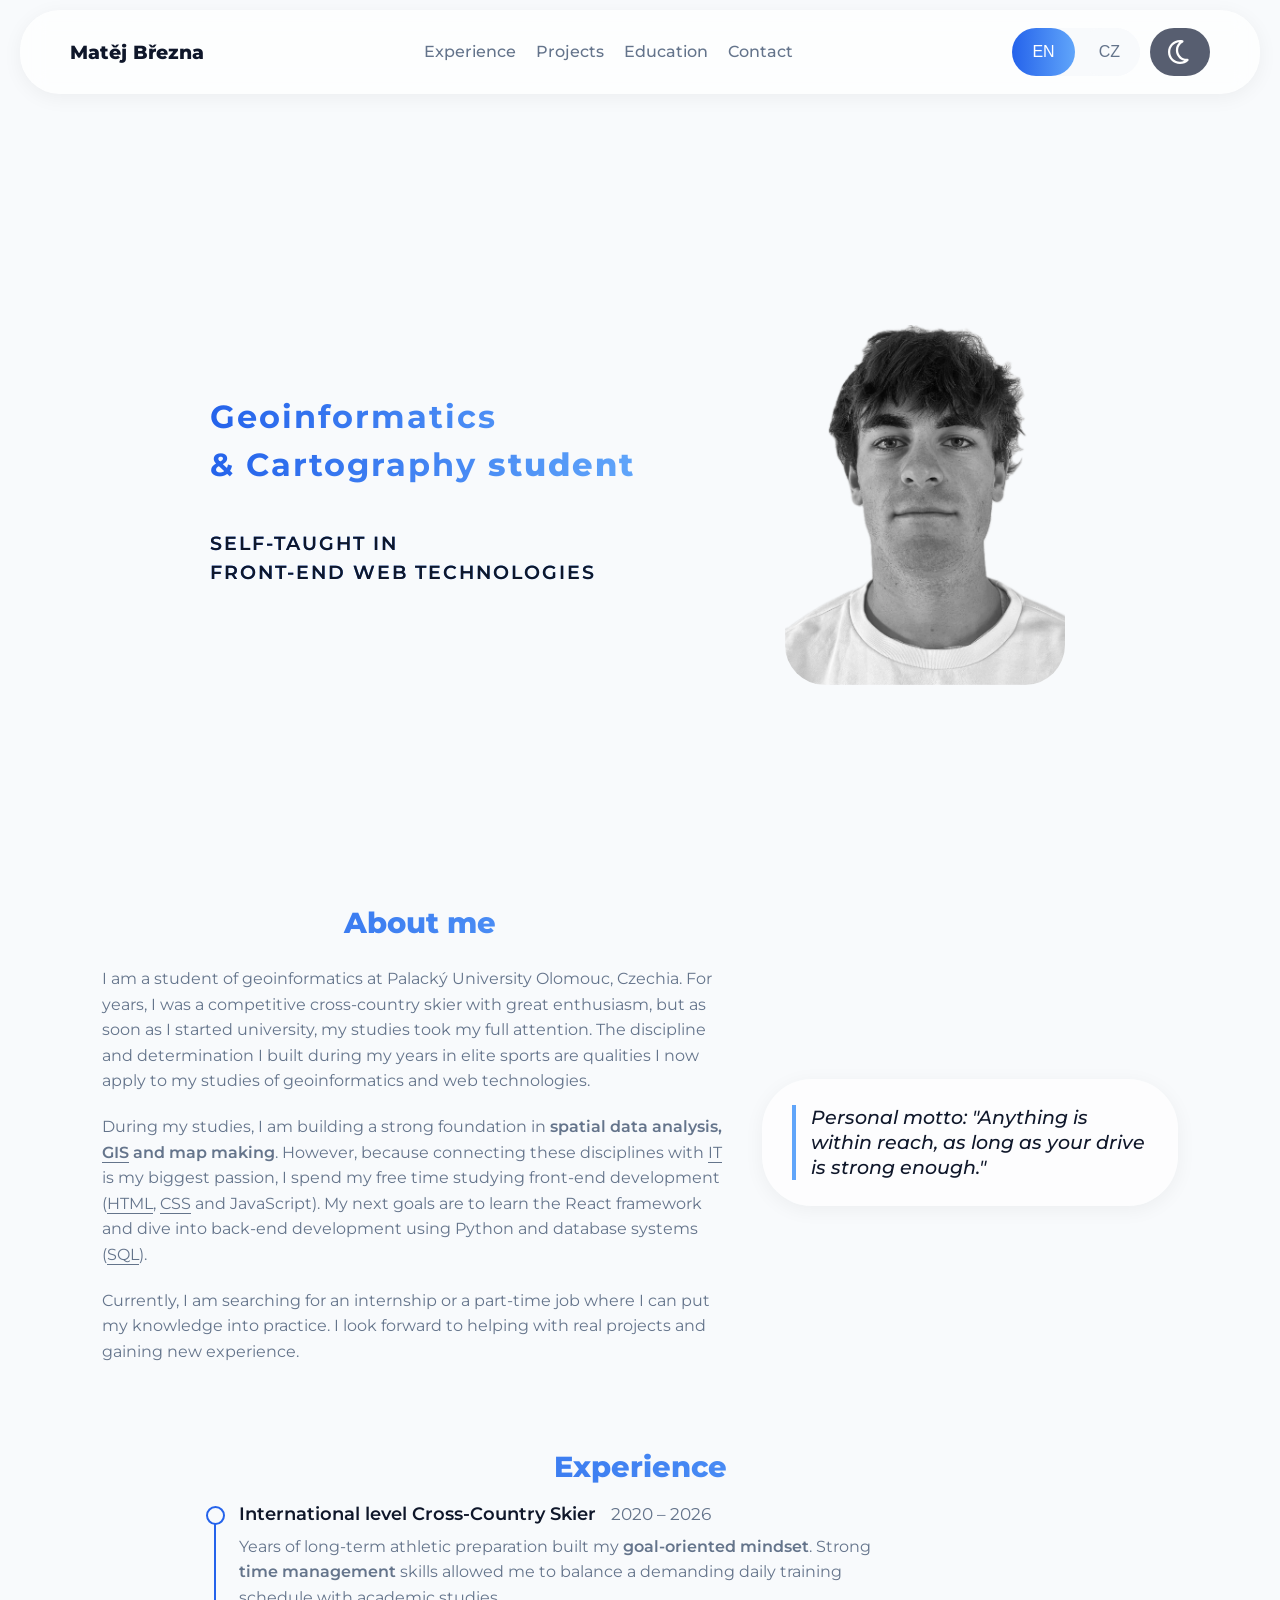
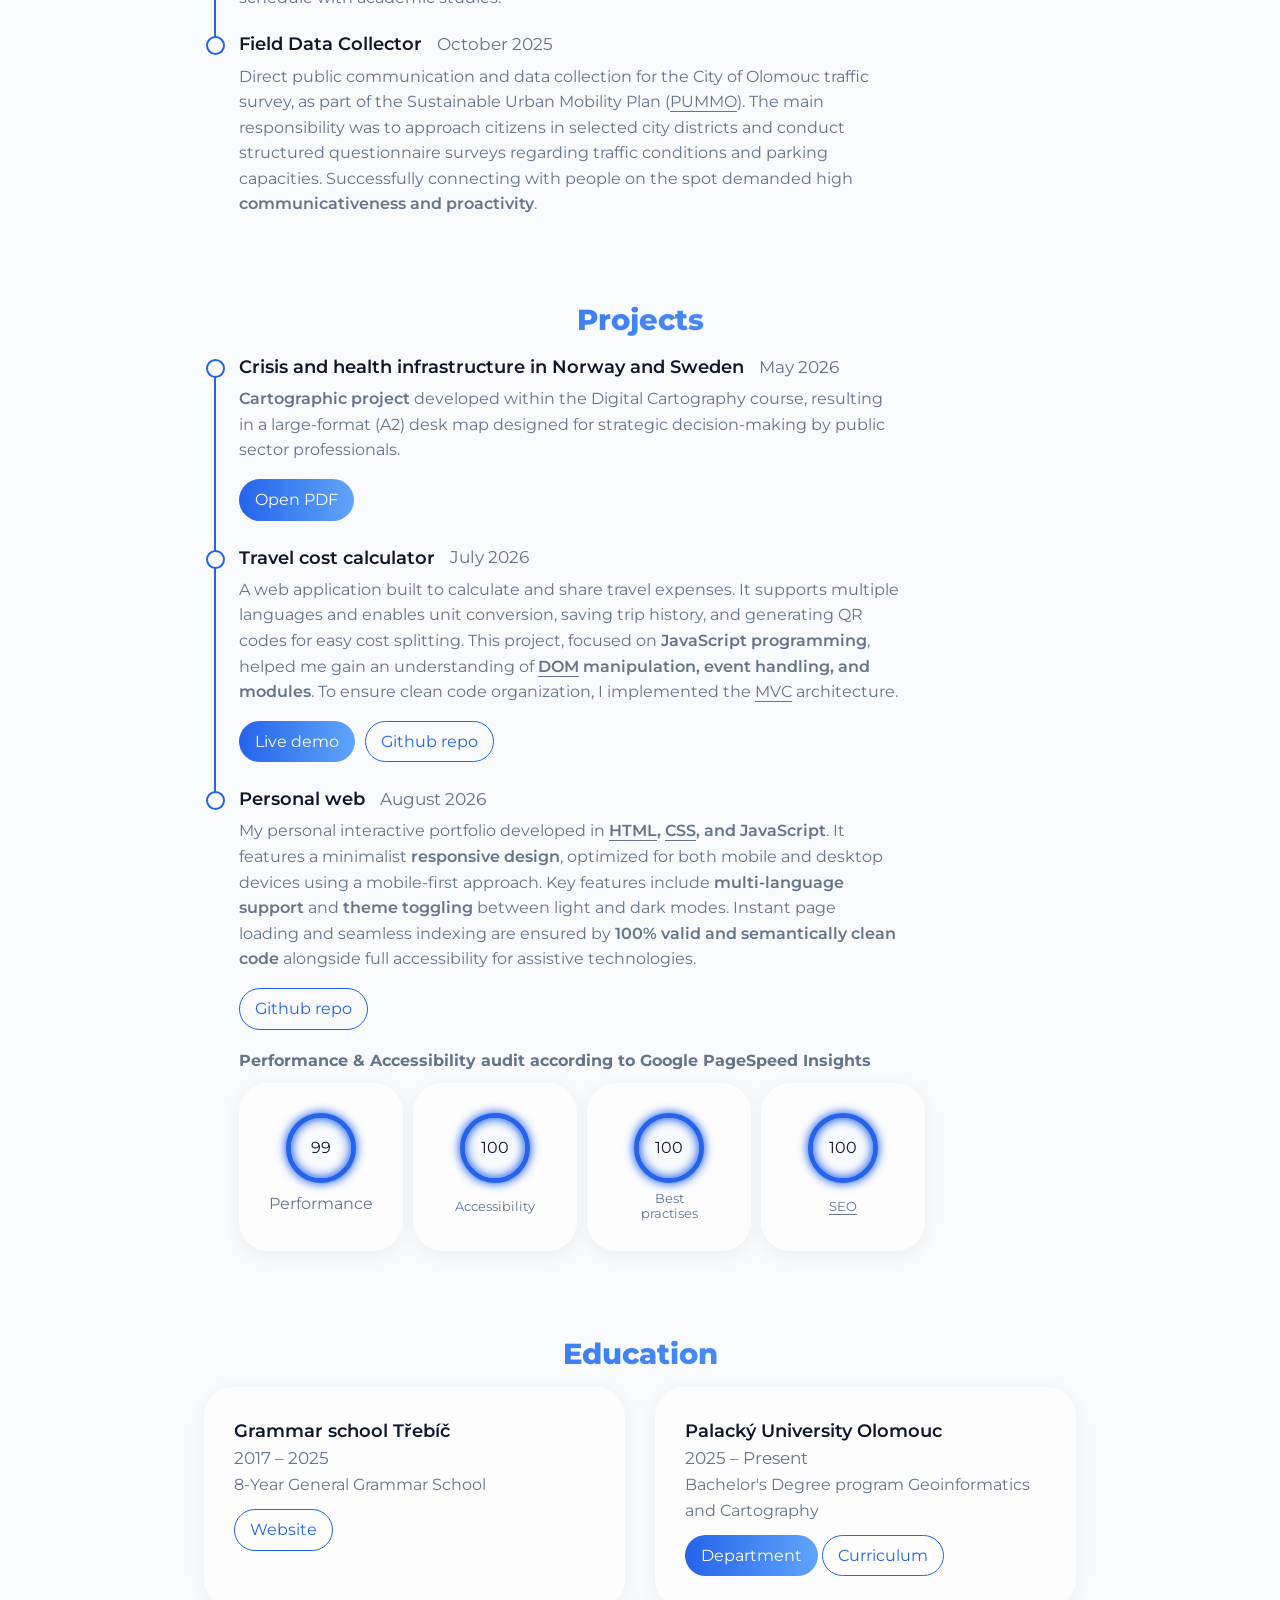
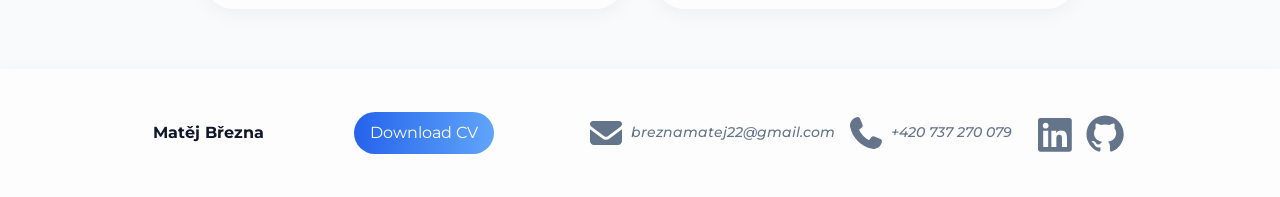
==== commit fb1f3c24: "Clean CSS code and classes" ====
--- a/index.html
+++ b/index.html
@@ -53,10 +53,10 @@
 			</div>
 
 			<nav class="nav js-nav">
-				<a href="#experience" class="js-section-link" data-i18n="experienceSection">Experience</a>
-				<a href="#projects" class="js-section-link" data-i18n="projectsSection">Projects</a>
-				<a href="#education" class="js-section-link" data-i18n="educationSection">Education</a>
-				<a href="#contact" class="js-section-link" data-i18n="contactLink">Contact</a>
+				<a class="nav-link" href="#experience" class="js-section-link" data-i18n="experienceSection">Experience</a>
+				<a class="nav-link" href="#projects" class="js-section-link" data-i18n="projectsSection">Projects</a>
+				<a class="nav-link" href="#education" class="js-section-link" data-i18n="educationSection">Education</a>
+				<a class="nav-link" href="#contact" class="js-section-link" data-i18n="contactLink">Contact</a>
 			</nav>
 
 			<div class="controlls">
@@ -95,7 +95,7 @@
 				</div>
 
 				<div class="photo-container">
-					<img src="./images/hero-photo-300.webp" alt="author photo" srcset="./images/hero-photo-300.webp 300w, 
+					<img class="hero-photo" src="./images/hero-photo-300.webp" alt="author photo" srcset="./images/hero-photo-300.webp 300w, 
 									./images/hero-photo-400.webp 400w" 
 					sizes="(max-width: 630px) 400px, 300px"
 					fetchpriority="high">
@@ -103,18 +103,18 @@
 			</section>
 
 			<section id="about">
-				<div>
+				<div class="about-main">
 					<h2 class="section-title" data-i18n="aboutTitle">About me</h2>
 					
-					<p data-i18n="aboutFirstParagraph">
+					<p class="about-paragraph" data-i18n="aboutFirstParagraph">
 						I am a student of geoinformatics at Palacký University Olomouc, Czechia. For years, I was a competitive cross-country skier with great enthusiasm, but as soon as I started university, my studies took my full attention. The discipline and determination I built during my years in elite sports are qualities I now apply to my studies of geoinformatics and web technologies.
 					</p>
 
-					<p data-i18n="aboutSecondParagraph">
+					<p class="about-paragraph" data-i18n="aboutSecondParagraph">
 						During my studies, I am building a strong foundation in <strong class="skill">spatial data analysis, <abbr title="Geographic Information System">GIS</abbr> and map making</strong>. However, because connecting these disciplines with <abbr title="Information Technology">IT</abbr> is my biggest passion, I spend my free time studying front-end development (<abbr title="HyperText Markup Language">HTML</abbr>, <abbr title="Cascading Style Sheets">CSS</abbr> and JavaScript). My next goals are to learn the React framework and dive into back-end development using Python and database systems (<abbr title="Structured Query Language">SQL</abbr>).
 					</p>
 
-					<p data-i18n="aboutThirdParagraph">
+					<p class="about-paragraph" data-i18n="aboutThirdParagraph">
 						Currently, I am searching for an internship or a part-time job where I can put my knowledge into practice. I look forward to helping with real projects and gaining new experience.
 					</p>
 				</div>
@@ -131,27 +131,27 @@
 
 				<div class="timeline">
 					<article class="timeline-item">
-						<header>
+						<header class="timeline-item-header">
 							<h3 class="experience-title" data-i18n="crossCountryTitle">International level Cross-Country Skier</h3>
 							<div class="timeline-date">
 								<time datetime="2020">2020</time> – <time datetime="2026">2026</time>
 							</div>
 						</header>
 						
-						<p data-i18n="crossCountryParagraph">
+						<p class="experience-paragraph" data-i18n="crossCountryParagraph">
 							Years of long-term athletic preparation built my <strong class="skill">goal-oriented mindset</strong>. Strong <strong class="skill">time management</strong> skills allowed me to balance a demanding daily training schedule with academic studies.
 						</p>
 					</article>
 
 					<article class="timeline-item">
-						<header>
+						<header class="timeline-item-header">
 							<h3 class="experience-title" data-i18n="questionaryTitle">Field Data Collector</h3>
 							<div class="timeline-date">
 								<time datetime="2025-10" data-i18n="questionaryTime">October 2025</time>
 							</div>
 						</header>
 
-						<p data-i18n="questionaryParagraph">
+						<p class="experience-paragraph" data-i18n="questionaryParagraph">
 							Direct public communication and data collection for the City of Olomouc traffic survey, as part of the Sustainable Urban Mobility Plan (<abbr title="Plán udržitelné městské mobility Olomouc">PUMMO</abbr>). The main responsibility was to approach citizens in selected city districts and conduct structured questionnaire surveys regarding traffic conditions and parking capacities. Successfully connecting with people on the spot demanded high <strong class="skill">communicativeness and proactivity</strong>.
 						</p>
 					</article>
@@ -163,14 +163,14 @@
 				
 				<div class="timeline timeline-projects">
 					<article class="timeline-item">
-						<header>
+						<header class="timeline-item-header">
 							<h3 class="projects-title" data-i18n="semestralMapTitle">Crisis and health infrastructure in Norway and Sweden</h3>
 							<div class="timeline-date">
 								<time datetime="2026-05" data-i18n="semestralMapTime">May 2026</time>
 							</div>
 						</header>
 						
-						<p data-i18n="semestralMapParagraph">
+						<p class="projects-paragraph" data-i18n="semestralMapParagraph">
 							<strong class="skill">Cartographic project</strong> developed within the Digital Cartography course, resulting in a large-format (A2) desk map designed for strategic decision-making by public sector professionals.
 						</p>
 
@@ -180,14 +180,14 @@
 					</article>
 
 					<article class="timeline-item">
-						<header>
+						<header class="timeline-item-header">
 							<h3 class="projects-title" data-i18n="travelCalculatorTitle">Travel cost calculator</h3>
 							<div class="timeline-date">
 								<time datetime="2026-07" data-i18n="travelCalculatorTime">July 2026</time>
 							</div>
 						</header>
 
-						<p data-i18n="travelCalculatorParagraph">
+						<p class="projects-paragraph" data-i18n="travelCalculatorParagraph">
 							A web application built to calculate and share travel expenses. It supports multiple languages and enables unit conversion, saving trip history, and generating QR codes for easy cost splitting. This project, focused on <strong class="skill">JavaScript programming</strong>, helped me gain an understanding of <strong class="skill"><abbr title="Document Object Model">DOM</abbr> manipulation, event handling, and modules</strong>. To ensure clean code organization, I implemented the <abbr title="Model-View-Controller">MVC</abbr> architecture.
 						</p>
 
@@ -198,7 +198,7 @@
 					</article>
 
 					<article class="timeline-item personal-web">
-						<header>
+						<header class="timeline-item-header">
 							<h3 class="projects-title" data-i18n="personalWebTitle">Personal web</h3>
 							<div class="timeline-date">
 								<time datetime="2026-08" data-i18n="personalWebTime">August 2026</time>
@@ -206,7 +206,7 @@
 						</header>
 
 					
-						<p data-i18n="personalWebParagraph">
+						<p class="projects-paragraph" data-i18n="personalWebParagraph">
 							My personal interactive portfolio developed in <strong class="skill"><abbr title="HyperText Markup Language">HTML</abbr>, <abbr title="Cascading Style Sheets">CSS</abbr>, and JavaScript</strong>. It features a minimalist <strong class="skill">responsive design</strong>, optimized for both mobile and desktop devices using a mobile-first approach. Key features include <strong class="skill">multi-language support</strong> and <strong class="skill">theme toggling</strong> between light and dark modes. Instant page loading and seamless indexing are ensured by <strong class="skill">100% valid and semantically clean code</strong> alongside full accessibility for assistive technologies.
 						</p>
 
@@ -229,21 +229,21 @@
 									<div class="value-circle">
 										<span>100</span>
 									</div>
-									<p data-i18n="pageAuditAccessibility">Accessibility</p>
+									<p class="page-statistic-name" data-i18n="pageAuditAccessibility">Accessibility</p>
 								</div>
 
 								<div class="page-statistic">
 									<div class="value-circle">
 										<span>100</span>
 									</div>
-									<p data-i18n="pageAuditBestPractises">Best practises</p>
+									<p class="page-statistic-name" data-i18n="pageAuditBestPractises">Best practises</p>
 								</div>
 
 								<div class="page-statistic">
 									<div class="value-circle">
 										<span>100</span>
 									</div>
-									<p data-i18n="pageAuditSEO"><abbr title="Search Engine Optimization">SEO</abbr></p>
+									<p class="page-statistic-name" data-i18n="pageAuditSEO"><abbr title="Search Engine Optimization">SEO</abbr></p>
 								</div>
 						</div>
 					</div>
@@ -262,7 +262,7 @@
 								<time datetime="2017">2017</time> – <time datetime="2025">2025</time>
 							</div>
 
-							<p data-i18n="grammarSchoolParagraph">8-Year General Grammar School</p>
+							<p class="education-paragraph" data-i18n="grammarSchoolParagraph">8-Year General Grammar School</p>
 						</div>
 
 						<div class="education-links">
@@ -278,7 +278,7 @@
 								<time datetime="2025">2025</time> – Present
 							</div>
 
-							<p data-i18n="UPOLparagraph">Bachelor's Degree in Geoinformatics and Cartography</p>
+							<p class="education-paragraph" data-i18n="UPOLparagraph">Bachelor's Degree in Geoinformatics and Cartography</p>
 						</div>
 						
 						<div class="education-links">
--- a/styles/general.min.css
+++ b/styles/general.min.css
@@ -1 +1 @@
-:root{--bg-color:#f8fafc;--text-main:#0f172a;--text-muted:#64748b;--accent-blue:#2563eb;--accent-blue-light:#60a5fa;--accent-gradient:linear-gradient(to left, var(--accent-blue-light), var(--accent-blue));--nav-bg:rgba(255, 255, 255, 0.702);--border-grey:#e2e8f0;--shadow-sm:#0000000d;--shadow-hover:rgba(37, 99, 235, 0.302)}.dark-mode{--bg-color:rgb(2, 11, 34);--text-main:#f8fafc;--text-muted:#a0adc0;--accent-blue:#3b82f6;--accent-blue-light:#93c5fd;--accent-gradient:linear-gradient(to left, var(--accent-blue-light), var(--accent-blue));--nav-bg:rgba(16, 26, 52, 0.702);--border-grey:#1e293b;--shadow-sm:#00000066;--shadow-hover:rgba(110, 158, 235, 0.349)}*{box-sizing:border-box}html{scroll-padding-top:130px}body{margin:0;overflow-x:hidden;font-family:Montserrat,sans-serif;line-height:1.6;background-color:var(--bg-color);color:var(--text-main);transition:background-color .5s ease,color .5s ease}a{text-decoration:none;color:inherit;display:inline-block}a:hover{color:var(--accent-blue)}section{padding:0 5% 60px 5%;margin:0}h1,h2,h3,h4,h5,h6{margin:0}p{font-size:1rem;color:var(--text-muted);margin:0;max-width:60ch;transition:color .5s ease}abbr{text-decoration:none;border-bottom:.8px solid var(--text-muted);cursor:help}figure{margin:0}.btn{display:inline-block;padding:8px 16px;margin:3px 0;border-radius:25px;transition:all .2s ease-in-out;cursor:pointer}.btn-primary{font-family:inherit;font-size:inherit;line-height:inherit;background-image:var(--accent-gradient);border:none;color:#fff;transition:background-image .5s ease}.btn-primary:hover{color:#fff;box-shadow:0 5px 10px var(--shadow-hover)}.btn-secondary{padding:7px 15px 7px 15px;background-color:transparent;border:1px solid var(--accent-blue);color:var(--accent-blue);transition:color .5s ease,border-color .5s ease}.btn-secondary:hover{box-shadow:0 5px 10px var(--shadow-hover)}+:root{--bg-color:#f8fafc;--text-main:#0f172a;--text-muted:#64748b;--accent-blue:#2563eb;--accent-blue-light:#60a5fa;--accent-gradient:linear-gradient(to left, var(--accent-blue-light), var(--accent-blue));--nav-bg:rgba(255, 255, 255, 0.702);--border-grey:#e2e8f0;--shadow-sm:#0000000d;--shadow-hover:rgba(37, 99, 235, 0.302)}.dark-mode{--bg-color:#020b22;--text-main:#f8fafc;--text-muted:#a0adc0;--accent-blue:#3b82f6;--accent-blue-light:#93c5fd;--accent-gradient:linear-gradient(to left, var(--accent-blue-light), var(--accent-blue));--nav-bg:rgba(16, 26, 52, 0.702);--border-grey:#1e293b;--shadow-sm:#00000066;--shadow-hover:rgba(110, 158, 235, 0.349)}*{box-sizing:border-box}html{scroll-padding-top:130px}body{margin:0;overflow-x:hidden;font-family:Montserrat,sans-serif;line-height:1.6;background-color:var(--bg-color);color:var(--text-main);transition:background-color .5s ease,color .5s ease}a{text-decoration:none;color:inherit;display:inline-block}a:hover{color:var(--accent-blue)}section{padding:0 5% 60px 5%;margin:0}h1,h2,h3,h4,h5,h6{margin:0}p{font-size:1rem;color:var(--text-muted);margin:0;max-width:60ch;transition:color .5s ease}abbr{text-decoration:none;border-bottom:1px solid var(--text-muted);cursor:help}.btn{display:inline-block;padding:8px 16px;margin:3px 0;border-radius:25px;transition:all .2s ease-in-out;cursor:pointer}.btn-primary{font-family:inherit;font-size:inherit;line-height:inherit;background-image:var(--accent-gradient);border:none;color:#fff;transition:background-image .5s ease}.btn-primary:hover{color:#fff;box-shadow:0 5px 10px var(--shadow-hover)}.btn-secondary{padding:7px 15px 7px 15px;background-color:transparent;border:1px solid var(--accent-blue);color:var(--accent-blue);transition:color .5s ease,border-color .5s ease}.btn-secondary:hover{box-shadow:0 5px 10px var(--shadow-hover)}
--- a/styles/layout.min.css
+++ b/styles/layout.min.css
@@ -1 +1 @@
-.main-header{position:fixed;top:10px;left:10px;right:10px;z-index:1000;display:flex;flex-direction:column;justify-content:space-between;gap:5px;margin:0 10px 10px 10px;padding:5px 35px;text-align:center;background-color:var(--nav-bg);border:1px solid var(--border-gray);border-radius:40px;box-shadow:0 4px 20px var(--shadow-sm);backdrop-filter:blur(12px);-webkit-backdrop-filter:blur(12px);transition:background-color .5s ease,border-color .5s ease,box-shadow .5s ease}.mobile-menu{display:flex;align-items:center;justify-content:space-between}.logo{font-weight:800;font-size:1.2rem}.logo a{padding:10px 0}.hamburger-button{padding-bottom:0;background-color:transparent;border:none;cursor:pointer;padding:10px}.hamburger-icon{width:1.6rem;fill:var(--accent-blue)}.nav{display:none}.nav-visible{display:grid;grid-template-columns:1fr 1fr;column-gap:20px;font-weight:500;font-size:1rem;color:var(--text-muted);transition:color .5s ease}.nav-visible a{text-align:left;padding:10px 0}.controlls{display:flex;align-items:center;gap:30px}.language-toggle{display:none}.language-toggle-visible{display:inline-block;width:fit-content;background-color:var(--bg-color);border-radius:25px;transition:background-color .5s ease}.toggle-btn{padding:15px 20px;font-weight:500;font-size:1rem;background-color:var(--bg-color);border:none;border-radius:25px;color:var(--text-muted);cursor:pointer;transition:background-color .5s ease,color .5s ease}.toggle-btn:hover{box-shadow:0 5px 10px var(--shadow-sm)}.active-language{background-image:var(--accent-gradient);color:#fff;transition:background-image .5s ease}.display-mode-toggle{display:none}.display-mode-toggle-visible{display:inline-block}.display-mode-btn{display:flex;justify-content:center;align-items:center;padding:9px 15px 9px 15px;margin:3px 0;font-family:inherit;font-size:inherit;line-height:inherit;background-color:rgba(16,26,52,.7);border:none;border-radius:25px;transition:all .2s ease-in-out;cursor:pointer}.display-mode-btn:hover{box-shadow:0 5px 10px var(--shadow-sm)}.sun-icon{display:none;width:30px;height:30px;fill:#000}.moon-icon{width:30px;height:30px;fill:#fff}.dark-mode .sun-icon{display:inline-block}.dark-mode .moon-icon{display:none}.dark-mode .display-mode-btn{background-color:rgba(248,250,252,.8)}.main-footer{display:flex;flex-direction:column;align-items:center;row-gap:5px;padding:40px 5%;background-color:var(--nav-bg);border-top:1px solid var(border-gray);box-shadow:0 4px 20px var(--shadow-sm);transition:background-color .5s ease,box-shadow .5s ease}.footer-name{margin:0;font-weight:700}.footer-links{display:flex;gap:15px;font-size:.9rem;font-weight:500;color:var(--text-muted);transition:color .5s ease}.contact-links-group{display:flex;flex-direction:column;align-items:flex-start;gap:5px}.contact-icon{width:40px}.contact-link a .contact-icon{fill:var(--text-muted);transition:fill .3s ease}.contact-link a:hover .contact-icon{fill:var(--accent-blue)}.contact-link a{display:flex;gap:5px;align-items:center;padding:3px}@media (min-width:500px){.nav-visible{display:flex;gap:20px}}@media (min-width:730px){.main-footer{flex-direction:row;justify-content:space-evenly}}@media (min-width:850px){.hamburger-button{display:none}.nav{display:flex;gap:20px;font-weight:500;font-size:1rem;color:var(--text-muted)}.controlls{gap:10px}.language-toggle{display:inline-block;max-width:140px;background-color:var(--bg-color);border-radius:25px;transition:background-color .5s ease}.display-mode-toggle{display:inline-block}.main-header{display:flex;flex-direction:row;align-items:center;padding:15px 25px}}@media (min-width:1024px){.contact-links-group{flex-direction:row;justify-content:space-evenly;align-items:center;gap:5px}.main-header{padding:15px 50px}}+.main-header{position:fixed;top:10px;left:10px;right:10px;z-index:1000;display:flex;flex-direction:column;justify-content:space-between;gap:5px;margin:0 10px 10px 10px;padding:5px 35px;text-align:center;background-color:var(--nav-bg);border:1px solid var(--border-gray);border-radius:40px;box-shadow:0 4px 20px var(--shadow-sm);backdrop-filter:blur(12px);-webkit-backdrop-filter:blur(12px);transition:background-color .5s ease,border-color .5s ease,box-shadow .5s ease}.mobile-menu{display:flex;align-items:center;justify-content:space-between}.logo{font-weight:800;font-size:1.2rem}.logo a{padding:10px 0}.hamburger-button{padding-bottom:0;background-color:transparent;border:none;cursor:pointer;padding:10px}.hamburger-icon{width:1.6rem;fill:var(--accent-blue)}.nav{display:none}.nav-visible{display:grid;grid-template-columns:1fr 1fr;column-gap:20px;font-weight:500;font-size:1rem;color:var(--text-muted);transition:color .5s ease}.nav-visible .nav-link{text-align:left;padding:10px 0}.controlls{display:flex;align-items:center;gap:30px}.language-toggle{display:none}.language-toggle-visible{display:inline-block;width:fit-content;background-color:var(--bg-color);border-radius:25px;transition:background-color .5s ease}.toggle-btn{padding:15px 20px;font-weight:500;font-size:1rem;background-color:var(--bg-color);border:none;border-radius:25px;color:var(--text-muted);cursor:pointer;transition:background-color .5s ease,color .5s ease}.toggle-btn:hover{box-shadow:0 5px 10px var(--shadow-sm)}.active-language{background-image:var(--accent-gradient);color:#fff;transition:background-image .5s ease}.display-mode-toggle{display:none}.display-mode-toggle-visible{display:inline-block}.display-mode-btn{display:flex;justify-content:center;align-items:center;padding:9px 15px 9px 15px;margin:3px 0;font-family:inherit;font-size:inherit;line-height:inherit;background-color:rgba(16,26,52,.7);border:none;border-radius:25px;transition:all .2s ease-in-out;cursor:pointer}.display-mode-btn:hover{box-shadow:0 5px 10px var(--shadow-sm)}.sun-icon{display:none;width:30px;height:30px;fill:#000}.moon-icon{width:30px;height:30px;fill:#fff}.dark-mode .sun-icon{display:inline-block}.dark-mode .moon-icon{display:none}.dark-mode .display-mode-btn{background-color:rgba(248,250,252,.8)}.main-footer{display:flex;flex-direction:column;align-items:center;row-gap:5px;padding:40px 5%;background-color:var(--nav-bg);border-top:1px solid var(border-gray);box-shadow:0 4px 20px var(--shadow-sm);transition:background-color .5s ease,box-shadow .5s ease}.footer-name{margin:0;font-weight:700}.footer-links{display:flex;gap:15px;font-size:.9rem;font-weight:500;color:var(--text-muted);transition:color .5s ease}.contact-links-group{display:flex;flex-direction:column;align-items:flex-start;gap:5px}.contact-icon{width:40px}.contact-link a .contact-icon{fill:var(--text-muted);transition:fill .3s ease}.contact-link a:hover .contact-icon{fill:var(--accent-blue)}.contact-link a{display:flex;gap:5px;align-items:center;padding:3px}@media (min-width:500px){.nav-visible{display:flex;gap:20px}}@media (min-width:730px){.main-footer{flex-direction:row;justify-content:space-evenly}}@media (min-width:850px){.hamburger-button{display:none}.nav{display:flex;gap:20px;font-weight:500;font-size:1rem;color:var(--text-muted)}.controlls{gap:10px}.language-toggle{display:inline-block;max-width:140px;background-color:var(--bg-color);border-radius:25px;transition:background-color .5s ease}.display-mode-toggle{display:inline-block}.main-header{display:flex;flex-direction:row;align-items:center;padding:15px 25px}}@media (min-width:1024px){.contact-links-group{flex-direction:row;justify-content:space-evenly;align-items:center;gap:5px}.main-header{padding:15px 50px}}
--- a/styles/sections.min.css
+++ b/styles/sections.min.css
@@ -1 +1 @@
-.section-title{margin-bottom:10px;font-size:1.8rem;font-weight:800;text-align:center}.hero-subtitle,.hero-title,.section-title{color:transparent;background-image:var(--accent-gradient);-webkit-background-clip:text;background-clip:text;transition:background-image .5s ease}#hero{position:relative;z-index:1;padding-top:100px;min-height:100dvh}.hero-subtitle{margin-left:10px;font-weight:600;text-transform:uppercase;letter-spacing:2px;font-size:1.1rem;color:var(--text-main);line-height:1.5;transition:color .5s ease}.hero-title{margin-left:10px;margin-bottom:20px;font-size:1.6rem;font-weight:800;letter-spacing:2px;line-height:1.5}.highlight{font-style:normal}.photo-container{display:flex;justify-content:center;margin:30px 15px 0 15px}.photo-container img{width:220px;height:280px;object-fit:cover;border-radius:40px}#about{margin:0 3%}#about p{margin:20px 0}.motto-container{height:fit-content;padding:7px 20px;max-width:630px;background-color:var(--nav-bg);border-radius:50px;box-shadow:0 4px 20px var(--shadow-sm);transition:background-color .5s ease,box-shadow .5s ease}.personal-motto{padding-left:15px;margin-left:10px;margin-right:10px;font-size:1.2rem;font-weight:500;font-style:italic;line-height:1.3;color:var(--text-main);border-left:4px solid var(--accent-blue-light);transition:color .5s ease,border-color .5s ease}#education,#experience,#projects{max-width:1000px;margin-left:auto;margin-right:auto}.education-title,.experience-title,.projects-title{font-size:1.1rem;font-weight:600;color:var(--text-main);transition:color .5s ease}.timeline-date{font-size:1.05rem;font-weight:400;color:var(--text-muted);transition:color .5s ease}#experience p,#projects p{color:var(--text-muted);transition:color .5s ease}.timeline{padding:0 0 0 25px;margin:0 10px}.timeline-item{position:relative;display:flex;flex-direction:column;gap:5px;margin-bottom:20px}.timeline-item::before{content:"";position:absolute;top:6px;left:-33.5px;width:15px;height:15px;background-color:var(--bg-color);border:2px solid var(--accent-blue);border-radius:50%;transition:background-color .5s ease,border-color .5s ease}.timeline-item::after{content:"";position:absolute;left:-25px;top:24px;bottom:-35px;width:2px;background-color:var(--accent-blue);transition:background-color .5s ease}.timeline-item:last-child::after{display:none}.education-links,.project-links{margin-top:8px;display:flex;flex-wrap:wrap;row-gap:10px;column-gap:10px}.skill{font-weight:600}.page-info{display:flex;flex-direction:column;gap:10px;margin-top:10px}.page-statistics-header{font-size:1rem;color:var(--text-muted);max-width:35ch}.page-statistics-summary{display:grid;grid-template-columns:1fr 1fr;gap:10px;width:fit-content}.page-statistic{position:relative;display:flex;flex-direction:column;justify-content:flex-start;align-items:center;gap:8px;padding:20px;background-color:var(--nav-bg);border-radius:30px;box-shadow:0 4px 20px var(--shadow-sm);transition:background-color .5s ease,box-shadow .5s ease}.page-statistic p{margin:auto 0;max-width:80px;font-size:.8rem;text-align:center;line-height:normal}.value-circle{display:flex;justify-content:center;align-items:center;width:70px;height:70px;border-radius:50%;border:5px solid var(--accent-blue);background-color:var(--bg-color);box-shadow:0 0 10px 1px var(--accent-blue),inset 0 0 10px 1px var(--accent-blue);transition:background-color .5s ease}.education-grid{display:grid;gap:15px}.education-card{padding:30px;background-color:var(--nav-bg);border-radius:30px;box-shadow:0 4px 20px var(--shadow-sm);transition:background-color .5s ease,box-shadow .5s ease}@media (min-width:500px){#hero{padding-top:120px}}@media (min-width:580px){.page-statistics-summary{grid-template-columns:1fr 1fr 1fr 1fr}.page-statistics-header{max-width:60ch}}@media (min-width:630px){#hero{display:flex;align-items:center;justify-content:space-evenly}.hero-title{margin-bottom:40px;font-size:2rem}.hero-subtitle{font-size:1.2rem}.photo-container img{width:240px;height:310px}.education-card{display:flex;gap:25px}.education-info{flex:1}.education-links{display:flex;flex-direction:column;align-items:center;align-self:center}}@media (min-width:700px){.education-grid{grid-template-columns:1fr 1fr;gap:30px}.education-card{display:inline-block}.education-links{display:inline-block}.timeline-item header{display:flex;align-items:center;align-content:flex-start;column-gap:15px;row-gap:0;flex-wrap:wrap}.photo-container img{width:280px;height:360px}.page-statistic{padding:30px}}@media (min-width:840px){#hero{padding-top:140px}#about{display:flex;align-items:center;gap:25px}.motto-container{flex:40%}}+.section-title{margin-bottom:10px;font-size:1.8rem;font-weight:800;text-align:center}.hero-subtitle,.hero-title,.section-title{color:transparent;background-image:var(--accent-gradient);-webkit-background-clip:text;background-clip:text;transition:background-image .5s ease}#hero{position:relative;z-index:1;padding-top:100px;min-height:100dvh}.hero-subtitle{margin-left:10px;font-weight:600;text-transform:uppercase;letter-spacing:2px;font-size:1.1rem;color:var(--text-main);line-height:1.5;transition:color .5s ease}.hero-title{margin-left:10px;margin-bottom:20px;font-size:1.6rem;font-weight:800;letter-spacing:2px;line-height:1.5}.highlight{font-style:normal}.photo-container{display:flex;justify-content:center;margin:30px 15px 0 15px;border-radius:40px}.hero-photo{width:220px;height:280px;object-fit:cover;overflow:hidden;border-radius:40px}#about{margin:0 3%}.about-paragraph{margin:20px 0}.motto-container{height:fit-content;padding:7px 20px;max-width:630px;background-color:var(--nav-bg);border-radius:50px;box-shadow:0 4px 20px var(--shadow-sm);transition:background-color .5s ease,box-shadow .5s ease}.personal-motto{padding-left:15px;margin-left:10px;margin-right:10px;font-size:1.2rem;font-weight:500;font-style:italic;line-height:1.3;color:var(--text-main);border-left:4px solid var(--accent-blue-light);transition:color .5s ease,border-color .5s ease}#education,#experience,#projects{max-width:1000px;margin-left:auto;margin-right:auto}.education-title,.experience-title,.projects-title{font-size:1.1rem;font-weight:600;color:var(--text-main);transition:color .5s ease}.timeline-date{font-size:1.05rem;font-weight:400;color:var(--text-muted);transition:color .5s ease}.timeline{padding:0 0 0 25px;margin:0 10px}.timeline-item{position:relative;display:flex;flex-direction:column;gap:5px;margin-bottom:20px}.timeline-item::before{content:"";position:absolute;top:6px;left:-33.5px;width:15px;height:15px;background-color:var(--bg-color);border:2px solid var(--accent-blue);border-radius:50%;transition:background-color .5s ease,border-color .5s ease}.timeline-item::after{content:"";position:absolute;left:-25px;top:24px;bottom:-35px;width:2px;background-color:var(--accent-blue);transition:background-color .5s ease}.timeline-item:last-child::after{display:none}.education-links,.project-links{margin-top:8px;display:flex;flex-wrap:wrap;row-gap:10px;column-gap:10px}.skill{font-weight:600}.page-info{display:flex;flex-direction:column;gap:10px;margin-top:10px}.page-statistics-header{font-size:1rem;color:var(--text-muted);max-width:35ch}.page-statistics-summary{display:grid;grid-template-columns:1fr 1fr;gap:10px;width:fit-content}.page-statistic{position:relative;display:flex;flex-direction:column;justify-content:flex-start;align-items:center;gap:8px;padding:20px;background-color:var(--nav-bg);border-radius:30px;box-shadow:0 4px 20px var(--shadow-sm);transition:background-color .5s ease,box-shadow .5s ease}.page-statistic-name{margin:auto 0;max-width:80px;font-size:.8rem;text-align:center;line-height:normal}.value-circle{display:flex;justify-content:center;align-items:center;width:70px;height:70px;border-radius:50%;border:5px solid var(--accent-blue);background-color:var(--bg-color);box-shadow:0 0 10px 1px var(--accent-blue),inset 0 0 10px 1px var(--accent-blue);transition:background-color .5s ease}.education-grid{display:grid;gap:15px}.education-card{padding:30px;background-color:var(--nav-bg);border-radius:30px;box-shadow:0 4px 20px var(--shadow-sm);transition:background-color .5s ease,box-shadow .5s ease}@media (min-width:500px){#hero{padding-top:120px}}@media (min-width:580px){.page-statistics-summary{grid-template-columns:1fr 1fr 1fr 1fr}.page-statistics-header{max-width:60ch}}@media (min-width:630px){#hero{display:flex;align-items:center;justify-content:space-evenly}.hero-title{margin-bottom:40px;font-size:2rem}.hero-subtitle{font-size:1.2rem}.hero-photo{width:240px;height:310px}.education-card{display:flex;gap:25px}.education-info{flex:1}.education-links{display:flex;flex-direction:column;align-items:center;align-self:center}}@media (min-width:700px){.education-grid{grid-template-columns:1fr 1fr;gap:30px}.education-card{display:inline-block}.education-links{display:inline-block}.timeline-item-header{display:flex;align-items:center;align-content:flex-start;column-gap:15px;row-gap:0;flex-wrap:wrap}.hero-photo{width:280px;height:360px}.page-statistic{padding:30px}}@media (min-width:840px){#hero{padding-top:140px}#about{display:flex;align-items:center;gap:25px}.motto-container{flex:40%}}
--- a/styles/print.min.css
+++ b/styles/print.min.css
@@ -1 +1 @@
-@media print{.dark-mode{--bg-color:#f8fafc;--text-main:#0f172a;--text-muted:#64748b;--accent-blue:#2563eb;--accent-blue-light:#60a5fa;--accent-gradient:linear-gradient(to left, var(--accent-blue-light), var(--accent-blue));--nav-bg:rgba(255, 255, 255, 0.702);--border-grey:#e2e8f0;--shadow-sm:#0000000d;--shadow-hover:rgba(37, 99, 235, 0.302)}@page{size:A4 portrait;margin:1.5cm 1cm}body{background-color:initial}body section{padding-bottom:10px}#hero{min-height:auto}#about p,#education p,#experience p,#projects p,.main-footer a,.timeline-date{color:#000}#about,#education,.main-footer{margin:0;break-inside:avoid}#about{flex-direction:column}.education-links,.language-toggle,.main-footer .print-button,.main-header button,.main-header nav,.project-links,.timeline-item::after,.timeline-item::before{display:none}.main-header{position:initial;justify-content:center;padding:0;box-shadow:none;border:none;background-color:initial}.mobile-menu{display:flex;justify-content:center}#hero{box-shadow:none;padding:0}.hero-title{font-size:1.6rem}.hero-subtitle{font-size:1rem}.hero-subtitle,.hero-title,.section-title{color:#000;background-image:none;-webkit-background-clip:none;background-clip:none}.photo-container{margin:0}.photo-container img{width:160px}.main-footer{margin-top:15px}#about p,.education-card,.main-footer,.timeline-item{break-inside:avoid}.page-info{display:none}}+@media print{.dark-mode{--bg-color:#f8fafc;--text-main:#0f172a;--text-muted:#64748b;--accent-blue:#2563eb;--accent-blue-light:#60a5fa;--accent-gradient:linear-gradient(to left, var(--accent-blue-light), var(--accent-blue));--nav-bg:rgba(255, 255, 255, 0.702);--border-grey:#e2e8f0;--shadow-sm:#0000000d;--shadow-hover:rgba(37, 99, 235, 0.302)}@page{size:A4 portrait;margin:1.5cm 1cm}body{color:#000;background-color:initial}section{display:flex;flex-direction:column;align-items:center;padding:0 0 10px 0}#hero{flex-direction:row;min-height:auto;box-shadow:none;padding:0 0 10px 0}#about,#education,.main-footer{margin:0;break-inside:avoid}#about{flex-direction:column}.display-mode-toggle,.education-links,.hamburger-button,.language-toggle,.nav,.print-button,.project-links,.timeline-item::after,.timeline-item::before{display:none}.main-header{all:unset;display:block;text-align:center}.mobile-menu{display:block}.about-main{margin-top:15x}.hero-title{font-size:1.6rem;color:#000}.hero-subtitle{font-size:1rem}.section-title{all:unset;display:block;margin:10px 0;text-align:center;font-weight:500;font-size:1.1rem;color:#000}.photo-container{margin:0}.hero-photo{width:150px;height:auto}.main-footer{margin-top:15px}#about p,.education-card,.main-footer,.timeline-item{break-inside:avoid}.page-info{display:none}.timeline{margin:0;padding:0}}
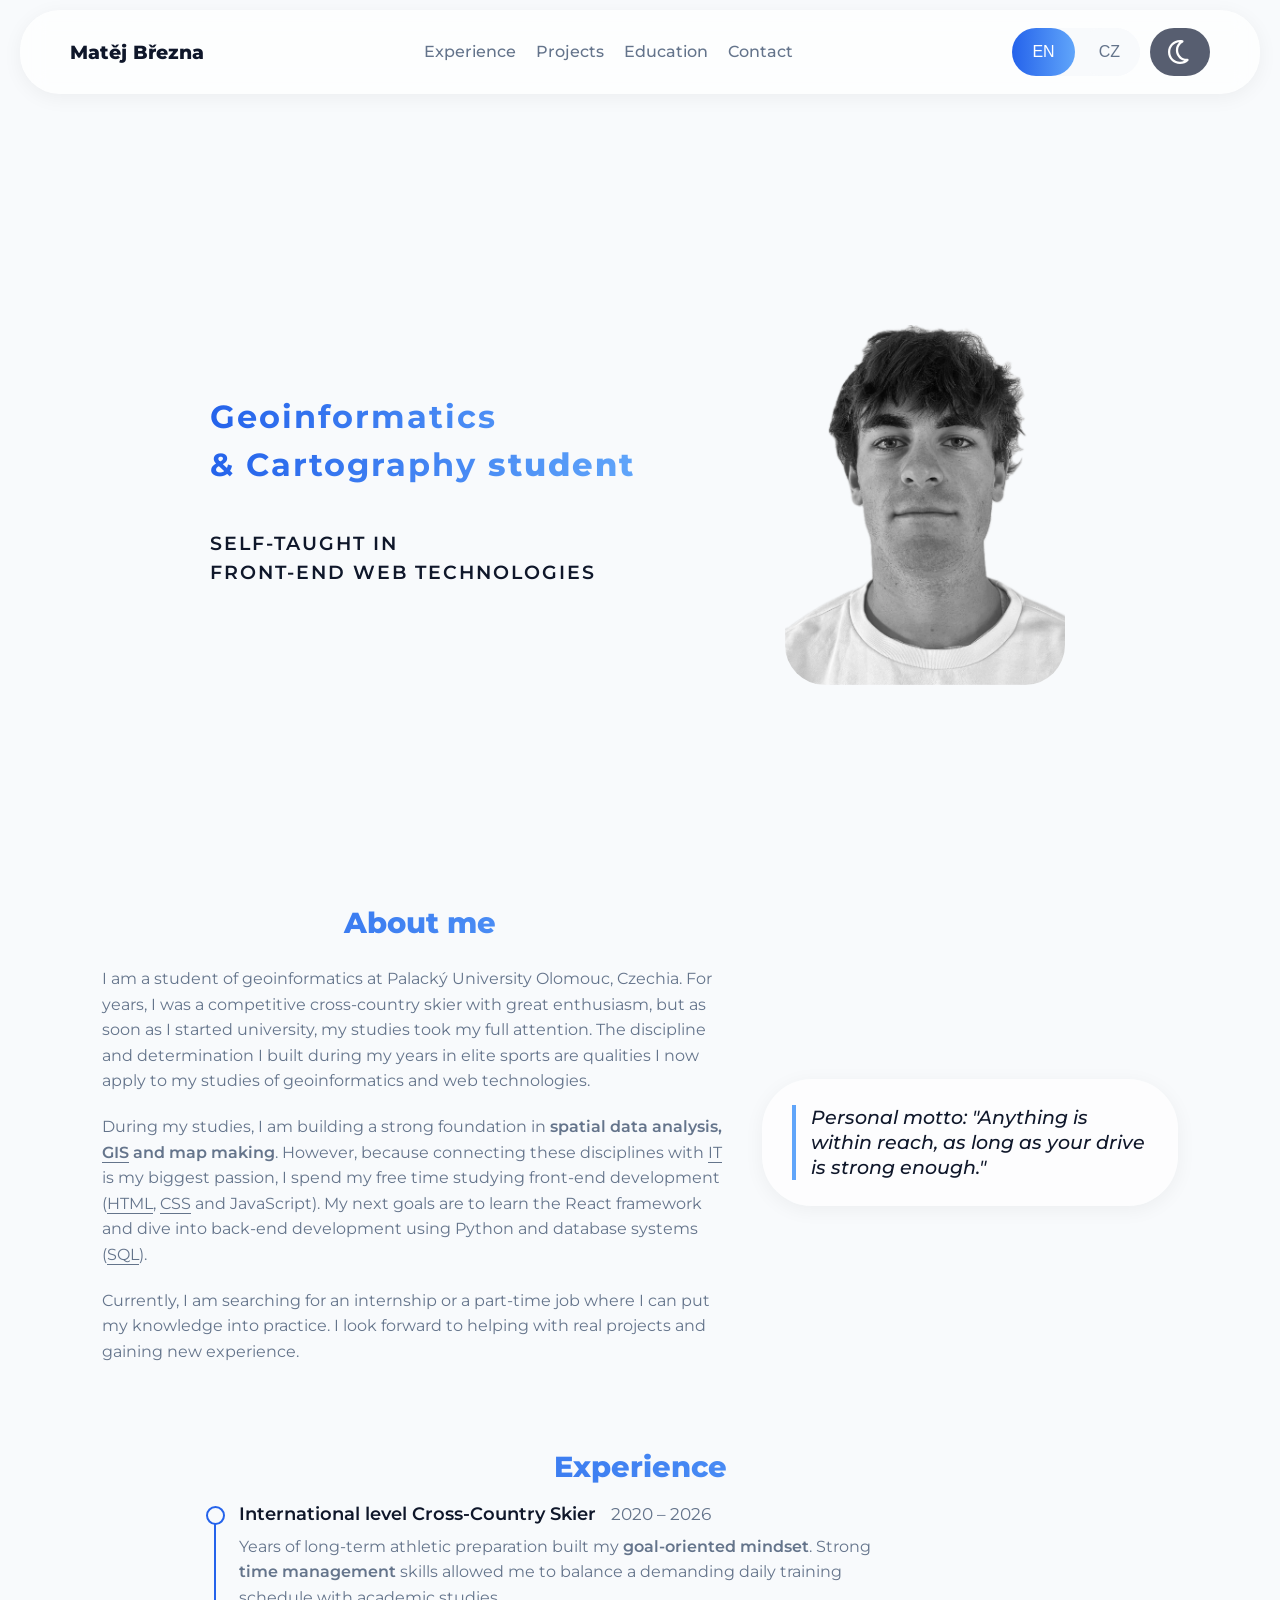
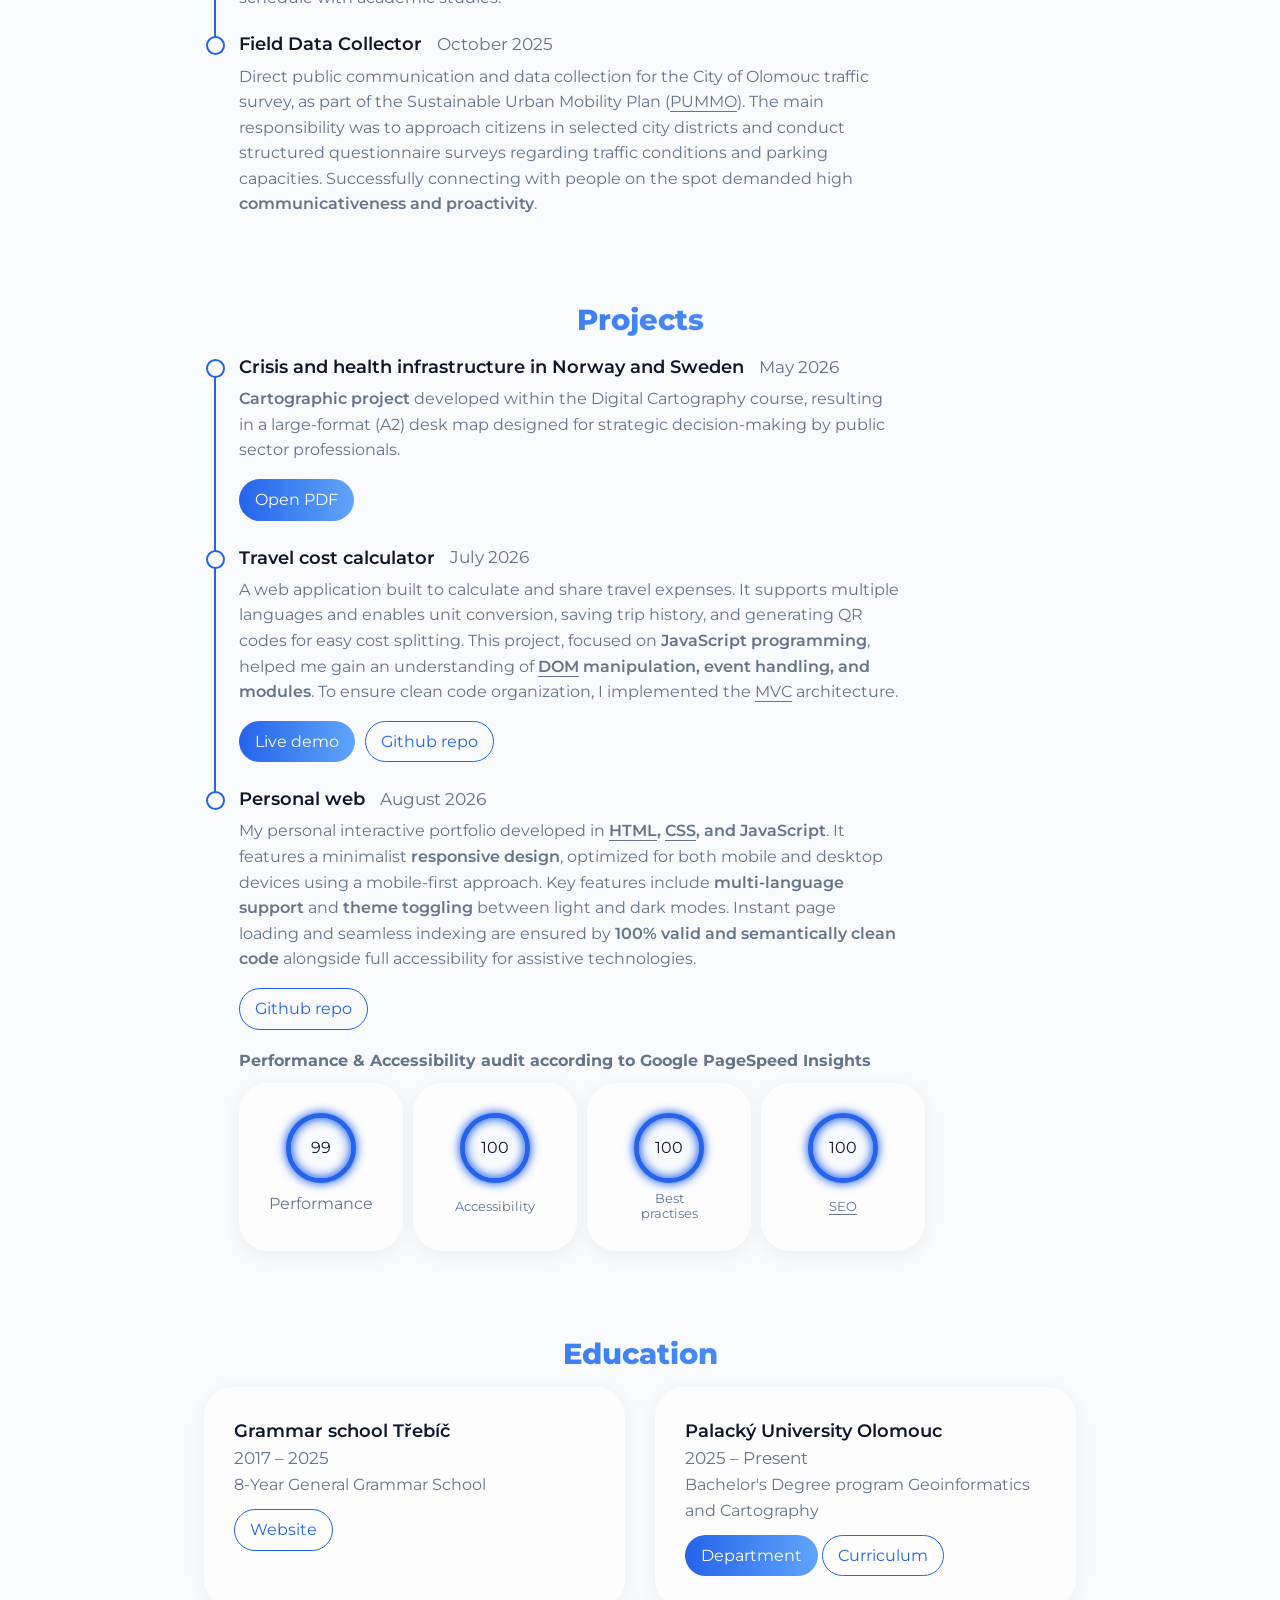
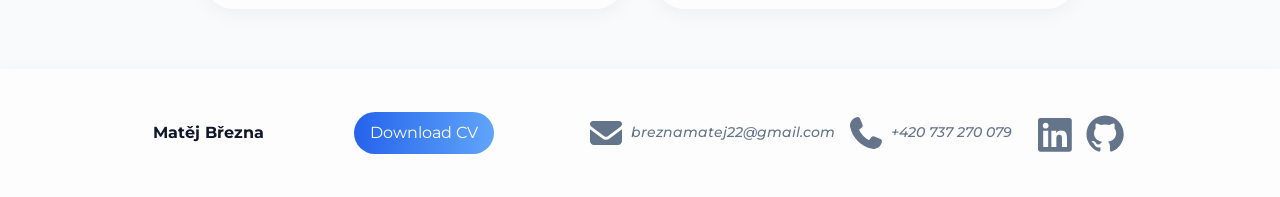
==== commit 9b316789: "Update linkedIn profile link" ====
--- a/index.html
+++ b/index.html
@@ -318,7 +318,7 @@
 
 				<div class="contact-links-group">
 					<div class="contact-link">
-						<a href="https://www.linkedin.com/in/matěj-března-27bb29407" target="_blank" aria-label="LinkedIn account link" data-i18n-aria="linkedInLink">
+						<a href="https://www.linkedin.com/in/matej-brezna/" target="_blank" aria-label="LinkedIn account link" data-i18n-aria="linkedInLink">
 							<svg class="contact-icon linkedin-icon" viewBox="30 30 530 530">
 								<path d="M512 96L127.9 96C110.3 96 96 110.5 96 128.3L96 511.7C96 529.5 110.3 544 127.9 544L512 544C529.6 544 544 529.5 544 511.7L544 128.3C544 110.5 529.6 96 512 96zM231.4 480L165 480L165 266.2L231.5 266.2L231.5 480L231.4 480zM198.2 160C219.5 160 236.7 177.2 236.7 198.5C236.7 219.8 219.5 237 198.2 237C176.9 237 159.7 219.8 159.7 198.5C159.7 177.2 176.9 160 198.2 160zM480.3 480L413.9 480L413.9 376C413.9 351.2 413.4 319.3 379.4 319.3C344.8 319.3 339.5 346.3 339.5 374.2L339.5 480L273.1 480L273.1 266.2L336.8 266.2L336.8 295.4L337.7 295.4C346.6 278.6 368.3 260.9 400.6 260.9C467.8 260.9 480.3 305.2 480.3 362.8L480.3 480z"/>
 							</svg>
--- a/styles/general.min.css
+++ b/styles/general.min.css
@@ -1 +1 @@
-:root{--bg-color:#f8fafc;--text-main:#0f172a;--text-muted:#64748b;--accent-blue:#2563eb;--accent-blue-light:#60a5fa;--accent-gradient:linear-gradient(to left, var(--accent-blue-light), var(--accent-blue));--nav-bg:rgba(255, 255, 255, 0.702);--border-grey:#e2e8f0;--shadow-sm:#0000000d;--shadow-hover:rgba(37, 99, 235, 0.302)}.dark-mode{--bg-color:#020b22;--text-main:#f8fafc;--text-muted:#a0adc0;--accent-blue:#3b82f6;--accent-blue-light:#93c5fd;--accent-gradient:linear-gradient(to left, var(--accent-blue-light), var(--accent-blue));--nav-bg:rgba(16, 26, 52, 0.702);--border-grey:#1e293b;--shadow-sm:#00000066;--shadow-hover:rgba(110, 158, 235, 0.349)}*{box-sizing:border-box}html{scroll-padding-top:130px}body{margin:0;overflow-x:hidden;font-family:Montserrat,sans-serif;line-height:1.6;background-color:var(--bg-color);color:var(--text-main);transition:background-color .5s ease,color .5s ease}a{text-decoration:none;color:inherit;display:inline-block}a:hover{color:var(--accent-blue)}section{padding:0 5% 60px 5%;margin:0}h1,h2,h3,h4,h5,h6{margin:0}p{font-size:1rem;color:var(--text-muted);margin:0;max-width:60ch;transition:color .5s ease}abbr{text-decoration:none;border-bottom:1px solid var(--text-muted);cursor:help}.btn{display:inline-block;padding:8px 16px;margin:3px 0;border-radius:25px;transition:all .2s ease-in-out;cursor:pointer}.btn-primary{font-family:inherit;font-size:inherit;line-height:inherit;background-image:var(--accent-gradient);border:none;color:#fff;transition:background-image .5s ease}.btn-primary:hover{color:#fff;box-shadow:0 5px 10px var(--shadow-hover)}.btn-secondary{padding:7px 15px 7px 15px;background-color:transparent;border:1px solid var(--accent-blue);color:var(--accent-blue);transition:color .5s ease,border-color .5s ease}.btn-secondary:hover{box-shadow:0 5px 10px var(--shadow-hover)}+:root{--bg-color:#f8fafc;--text-main:#0f172a;--text-muted:#64748b;--accent-blue:#2563eb;--accent-blue-light:#60a5fa;--accent-gradient:linear-gradient(to left, var(--accent-blue-light), var(--accent-blue));--nav-bg:rgba(255, 255, 255, 0.702);--border-grey:#e2e8f0;--shadow-sm:#0000000d;--shadow-hover:rgba(37, 99, 235, 0.302)}.dark-mode{--bg-color:#020b22;--text-main:#f8fafc;--text-muted:#a0adc0;--accent-blue:#3b82f6;--accent-blue-light:#93c5fd;--accent-gradient:linear-gradient(to left, var(--accent-blue-light), var(--accent-blue));--nav-bg:rgba(16, 26, 52, 0.702);--border-grey:#1e293b;--shadow-sm:#00000066;--shadow-hover:rgba(110, 158, 235, 0.349)}*{box-sizing:border-box}html{scroll-padding-top:130px}body{margin:0;overflow-x:hidden;font-family:Montserrat,sans-serif;line-height:1.6;background-color:var(--bg-color);color:var(--text-main);transition:background-color .5s ease,color .5s ease}a{text-decoration:none;color:inherit;display:inline-block}a:hover{color:var(--accent-blue)}section{padding:0 5% 60px 5%;margin:0}h1,h2,h3,h4,h5,h6{margin:0}p{font-size:1rem;color:var(--text-muted);margin:0;max-width:60ch;transition:color .5s ease}abbr{text-decoration:none;border-bottom:1px solid var(--text-muted);cursor:help}.btn{display:inline-block;padding:8px 16px;margin:3px 0;border-radius:25px;transition:all .2s ease-in-out;cursor:pointer}.btn-primary{font-family:inherit;font-size:inherit;line-height:inherit;background-image:var(--accent-gradient);border:none;color:#fff}.btn-primary:hover{color:#fff;box-shadow:0 5px 10px var(--shadow-hover)}.btn-secondary{padding:7px 15px 7px 15px;background-color:transparent;border:1px solid var(--accent-blue);color:var(--accent-blue);transition:color .5s ease,border-color .5s ease}.btn-secondary:hover{box-shadow:0 5px 10px var(--shadow-hover)}
--- a/styles/layout.min.css
+++ b/styles/layout.min.css
@@ -1 +1 @@
-.main-header{position:fixed;top:10px;left:10px;right:10px;z-index:1000;display:flex;flex-direction:column;justify-content:space-between;gap:5px;margin:0 10px 10px 10px;padding:5px 35px;text-align:center;background-color:var(--nav-bg);border:1px solid var(--border-gray);border-radius:40px;box-shadow:0 4px 20px var(--shadow-sm);backdrop-filter:blur(12px);-webkit-backdrop-filter:blur(12px);transition:background-color .5s ease,border-color .5s ease,box-shadow .5s ease}.mobile-menu{display:flex;align-items:center;justify-content:space-between}.logo{font-weight:800;font-size:1.2rem}.logo a{padding:10px 0}.hamburger-button{padding-bottom:0;background-color:transparent;border:none;cursor:pointer;padding:10px}.hamburger-icon{width:1.6rem;fill:var(--accent-blue)}.nav{display:none}.nav-visible{display:grid;grid-template-columns:1fr 1fr;column-gap:20px;font-weight:500;font-size:1rem;color:var(--text-muted);transition:color .5s ease}.nav-visible .nav-link{text-align:left;padding:10px 0}.controlls{display:flex;align-items:center;gap:30px}.language-toggle{display:none}.language-toggle-visible{display:inline-block;width:fit-content;background-color:var(--bg-color);border-radius:25px;transition:background-color .5s ease}.toggle-btn{padding:15px 20px;font-weight:500;font-size:1rem;background-color:var(--bg-color);border:none;border-radius:25px;color:var(--text-muted);cursor:pointer;transition:background-color .5s ease,color .5s ease}.toggle-btn:hover{box-shadow:0 5px 10px var(--shadow-sm)}.active-language{background-image:var(--accent-gradient);color:#fff;transition:background-image .5s ease}.display-mode-toggle{display:none}.display-mode-toggle-visible{display:inline-block}.display-mode-btn{display:flex;justify-content:center;align-items:center;padding:9px 15px 9px 15px;margin:3px 0;font-family:inherit;font-size:inherit;line-height:inherit;background-color:rgba(16,26,52,.7);border:none;border-radius:25px;transition:all .2s ease-in-out;cursor:pointer}.display-mode-btn:hover{box-shadow:0 5px 10px var(--shadow-sm)}.sun-icon{display:none;width:30px;height:30px;fill:#000}.moon-icon{width:30px;height:30px;fill:#fff}.dark-mode .sun-icon{display:inline-block}.dark-mode .moon-icon{display:none}.dark-mode .display-mode-btn{background-color:rgba(248,250,252,.8)}.main-footer{display:flex;flex-direction:column;align-items:center;row-gap:5px;padding:40px 5%;background-color:var(--nav-bg);border-top:1px solid var(border-gray);box-shadow:0 4px 20px var(--shadow-sm);transition:background-color .5s ease,box-shadow .5s ease}.footer-name{margin:0;font-weight:700}.footer-links{display:flex;gap:15px;font-size:.9rem;font-weight:500;color:var(--text-muted);transition:color .5s ease}.contact-links-group{display:flex;flex-direction:column;align-items:flex-start;gap:5px}.contact-icon{width:40px}.contact-link a .contact-icon{fill:var(--text-muted);transition:fill .3s ease}.contact-link a:hover .contact-icon{fill:var(--accent-blue)}.contact-link a{display:flex;gap:5px;align-items:center;padding:3px}@media (min-width:500px){.nav-visible{display:flex;gap:20px}}@media (min-width:730px){.main-footer{flex-direction:row;justify-content:space-evenly}}@media (min-width:850px){.hamburger-button{display:none}.nav{display:flex;gap:20px;font-weight:500;font-size:1rem;color:var(--text-muted)}.controlls{gap:10px}.language-toggle{display:inline-block;max-width:140px;background-color:var(--bg-color);border-radius:25px;transition:background-color .5s ease}.display-mode-toggle{display:inline-block}.main-header{display:flex;flex-direction:row;align-items:center;padding:15px 25px}}@media (min-width:1024px){.contact-links-group{flex-direction:row;justify-content:space-evenly;align-items:center;gap:5px}.main-header{padding:15px 50px}}+.main-header{position:fixed;top:10px;left:10px;right:10px;z-index:1000;display:flex;flex-direction:column;justify-content:space-between;gap:5px;margin:0 10px 10px 10px;padding:5px 35px;text-align:center;background-color:var(--nav-bg);border:1px solid var(--border-gray);border-radius:40px;box-shadow:0 4px 20px var(--shadow-sm);-webkit-backdrop-filter:blur(12px);backdrop-filter:blur(12px);transition:background-color .5s ease,border-color .5s ease,box-shadow .5s ease}.mobile-menu{display:flex;align-items:center;justify-content:space-between}.logo{font-weight:800;font-size:1.2rem}.logo a{padding:10px 0}.hamburger-button{padding-bottom:0;background-color:transparent;border:none;cursor:pointer;padding:10px}.hamburger-icon{width:1.6rem;fill:var(--accent-blue)}.nav{display:none}.nav-visible{display:grid;grid-template-columns:1fr 1fr;column-gap:20px;font-weight:500;font-size:1rem;color:var(--text-muted);transition:color .5s ease}.nav-visible .nav-link{text-align:left;padding:10px 0}.controlls{display:flex;align-items:center;gap:30px}.language-toggle{display:none}.language-toggle-visible{display:inline-block;width:fit-content;background-color:var(--bg-color);border-radius:25px;transition:background-color .5s ease}.toggle-btn{padding:15px 20px;font-weight:500;font-size:1rem;background-color:var(--bg-color);border:none;border-radius:25px;color:var(--text-muted);cursor:pointer;transition:background-color .5s ease,color .5s ease}.toggle-btn:hover{box-shadow:0 5px 10px var(--shadow-sm)}.active-language{background-image:var(--accent-gradient);color:#fff}.display-mode-toggle{display:none}.display-mode-toggle-visible{display:inline-block}.display-mode-btn{display:flex;justify-content:center;align-items:center;padding:9px 15px 9px 15px;margin:3px 0;font-family:inherit;font-size:inherit;line-height:inherit;background-color:rgba(16,26,52,.7);border:none;border-radius:25px;transition:all .2s ease-in-out;cursor:pointer}.display-mode-btn:hover{box-shadow:0 5px 10px var(--shadow-sm)}.sun-icon{display:none;width:30px;height:30px;fill:#000}.moon-icon{width:30px;height:30px;fill:#fff}.dark-mode .sun-icon{display:inline-block}.dark-mode .moon-icon{display:none}.dark-mode .display-mode-btn{background-color:rgba(248,250,252,.8)}.main-footer{display:flex;flex-direction:column;align-items:center;row-gap:5px;padding:40px 5%;background-color:var(--nav-bg);border-top:1px solid var(border-gray);box-shadow:0 4px 20px var(--shadow-sm);transition:background-color .5s ease,box-shadow .5s ease}.footer-name{margin:0;font-weight:700}.footer-links{display:flex;gap:15px;font-size:.9rem;font-weight:500;color:var(--text-muted);transition:color .5s ease}.contact-links-group{display:flex;flex-direction:column;align-items:flex-start;gap:5px}.contact-icon{width:40px}.contact-link a .contact-icon{fill:var(--text-muted);transition:fill .3s ease}.contact-link a:hover .contact-icon{fill:var(--accent-blue)}.contact-link a{display:flex;gap:5px;align-items:center;padding:3px}@media (min-width:500px){.nav-visible{display:flex;gap:20px}}@media (min-width:730px){.main-footer{flex-direction:row;justify-content:space-evenly}}@media (min-width:850px){.hamburger-button{display:none}.nav{display:flex;gap:20px;font-weight:500;font-size:1rem;color:var(--text-muted)}.controlls{gap:10px}.language-toggle{display:inline-block;max-width:140px;background-color:var(--bg-color);border-radius:25px;transition:background-color .5s ease}.display-mode-toggle{display:inline-block}.main-header{display:flex;flex-direction:row;align-items:center;padding:15px 25px}}@media (min-width:1024px){.contact-links-group{flex-direction:row;justify-content:space-evenly;align-items:center;gap:5px}.main-header{padding:15px 50px}}
--- a/styles/sections.min.css
+++ b/styles/sections.min.css
@@ -1 +1 @@
-.section-title{margin-bottom:10px;font-size:1.8rem;font-weight:800;text-align:center}.hero-subtitle,.hero-title,.section-title{color:transparent;background-image:var(--accent-gradient);-webkit-background-clip:text;background-clip:text;transition:background-image .5s ease}#hero{position:relative;z-index:1;padding-top:100px;min-height:100dvh}.hero-subtitle{margin-left:10px;font-weight:600;text-transform:uppercase;letter-spacing:2px;font-size:1.1rem;color:var(--text-main);line-height:1.5;transition:color .5s ease}.hero-title{margin-left:10px;margin-bottom:20px;font-size:1.6rem;font-weight:800;letter-spacing:2px;line-height:1.5}.highlight{font-style:normal}.photo-container{display:flex;justify-content:center;margin:30px 15px 0 15px;border-radius:40px}.hero-photo{width:220px;height:280px;object-fit:cover;overflow:hidden;border-radius:40px}#about{margin:0 3%}.about-paragraph{margin:20px 0}.motto-container{height:fit-content;padding:7px 20px;max-width:630px;background-color:var(--nav-bg);border-radius:50px;box-shadow:0 4px 20px var(--shadow-sm);transition:background-color .5s ease,box-shadow .5s ease}.personal-motto{padding-left:15px;margin-left:10px;margin-right:10px;font-size:1.2rem;font-weight:500;font-style:italic;line-height:1.3;color:var(--text-main);border-left:4px solid var(--accent-blue-light);transition:color .5s ease,border-color .5s ease}#education,#experience,#projects{max-width:1000px;margin-left:auto;margin-right:auto}.education-title,.experience-title,.projects-title{font-size:1.1rem;font-weight:600;color:var(--text-main);transition:color .5s ease}.timeline-date{font-size:1.05rem;font-weight:400;color:var(--text-muted);transition:color .5s ease}.timeline{padding:0 0 0 25px;margin:0 10px}.timeline-item{position:relative;display:flex;flex-direction:column;gap:5px;margin-bottom:20px}.timeline-item::before{content:"";position:absolute;top:6px;left:-33.5px;width:15px;height:15px;background-color:var(--bg-color);border:2px solid var(--accent-blue);border-radius:50%;transition:background-color .5s ease,border-color .5s ease}.timeline-item::after{content:"";position:absolute;left:-25px;top:24px;bottom:-35px;width:2px;background-color:var(--accent-blue);transition:background-color .5s ease}.timeline-item:last-child::after{display:none}.education-links,.project-links{margin-top:8px;display:flex;flex-wrap:wrap;row-gap:10px;column-gap:10px}.skill{font-weight:600}.page-info{display:flex;flex-direction:column;gap:10px;margin-top:10px}.page-statistics-header{font-size:1rem;color:var(--text-muted);max-width:35ch}.page-statistics-summary{display:grid;grid-template-columns:1fr 1fr;gap:10px;width:fit-content}.page-statistic{position:relative;display:flex;flex-direction:column;justify-content:flex-start;align-items:center;gap:8px;padding:20px;background-color:var(--nav-bg);border-radius:30px;box-shadow:0 4px 20px var(--shadow-sm);transition:background-color .5s ease,box-shadow .5s ease}.page-statistic-name{margin:auto 0;max-width:80px;font-size:.8rem;text-align:center;line-height:normal}.value-circle{display:flex;justify-content:center;align-items:center;width:70px;height:70px;border-radius:50%;border:5px solid var(--accent-blue);background-color:var(--bg-color);box-shadow:0 0 10px 1px var(--accent-blue),inset 0 0 10px 1px var(--accent-blue);transition:background-color .5s ease}.education-grid{display:grid;gap:15px}.education-card{padding:30px;background-color:var(--nav-bg);border-radius:30px;box-shadow:0 4px 20px var(--shadow-sm);transition:background-color .5s ease,box-shadow .5s ease}@media (min-width:500px){#hero{padding-top:120px}}@media (min-width:580px){.page-statistics-summary{grid-template-columns:1fr 1fr 1fr 1fr}.page-statistics-header{max-width:60ch}}@media (min-width:630px){#hero{display:flex;align-items:center;justify-content:space-evenly}.hero-title{margin-bottom:40px;font-size:2rem}.hero-subtitle{font-size:1.2rem}.hero-photo{width:240px;height:310px}.education-card{display:flex;gap:25px}.education-info{flex:1}.education-links{display:flex;flex-direction:column;align-items:center;align-self:center}}@media (min-width:700px){.education-grid{grid-template-columns:1fr 1fr;gap:30px}.education-card{display:inline-block}.education-links{display:inline-block}.timeline-item-header{display:flex;align-items:center;align-content:flex-start;column-gap:15px;row-gap:0;flex-wrap:wrap}.hero-photo{width:280px;height:360px}.page-statistic{padding:30px}}@media (min-width:840px){#hero{padding-top:140px}#about{display:flex;align-items:center;gap:25px}.motto-container{flex:40%}}+.section-title{margin-bottom:10px;font-size:1.8rem;font-weight:800;text-align:center}.hero-title,.section-title{color:transparent;background-image:var(--accent-gradient);-webkit-background-clip:text;background-clip:text}#hero{position:relative;z-index:1;padding-top:100px;min-height:100dvh}.hero-subtitle{margin-left:10px;font-weight:600;text-transform:uppercase;letter-spacing:2px;font-size:1.1rem;color:var(--text-main);line-height:1.5;transition:color .5s ease}.hero-title{margin-left:10px;margin-bottom:20px;font-size:1.6rem;font-weight:800;letter-spacing:2px;line-height:1.5}.highlight{font-style:normal}.photo-container{display:flex;justify-content:center;margin:30px 15px 0 15px;border-radius:40px}.hero-photo{width:220px;height:280px;object-fit:cover;overflow:hidden;border-radius:40px}#about{margin:0 3%}.about-paragraph{margin:20px 0}.motto-container{height:fit-content;padding:7px 20px;max-width:630px;background-color:var(--nav-bg);border-radius:50px;box-shadow:0 4px 20px var(--shadow-sm);transition:background-color .5s ease,box-shadow .5s ease}.personal-motto{padding-left:15px;margin-left:10px;margin-right:10px;font-size:1.2rem;font-weight:500;font-style:italic;line-height:1.3;color:var(--text-main);border-left:4px solid var(--accent-blue-light);transition:color .5s ease,border-color .5s ease}#education,#experience,#projects{max-width:1000px;margin-left:auto;margin-right:auto}.education-title,.experience-title,.projects-title{font-size:1.1rem;font-weight:600;color:var(--text-main);transition:color .5s ease}.timeline-date{font-size:1.05rem;font-weight:400;color:var(--text-muted);transition:color .5s ease}.timeline{padding:0 0 0 25px;margin:0 10px}.timeline-item{position:relative;display:flex;flex-direction:column;gap:5px;margin-bottom:20px}.timeline-item::before{content:"";position:absolute;top:6px;left:-33.5px;width:15px;height:15px;background-color:var(--bg-color);border:2px solid var(--accent-blue);border-radius:50%;transition:background-color .5s ease,border-color .5s ease}.timeline-item::after{content:"";position:absolute;left:-25px;top:24px;bottom:-35px;width:2px;background-color:var(--accent-blue);transition:background-color .5s ease}.timeline-item:last-child::after{display:none}.education-links,.project-links{margin-top:8px;display:flex;flex-wrap:wrap;row-gap:10px;column-gap:10px}.skill{font-weight:600}.page-info{display:flex;flex-direction:column;gap:10px;margin-top:10px}.page-statistics-header{font-size:1rem;color:var(--text-muted);max-width:35ch}.page-statistics-summary{display:grid;grid-template-columns:1fr 1fr;gap:10px;width:fit-content}.page-statistic{position:relative;display:flex;flex-direction:column;justify-content:flex-start;align-items:center;gap:8px;padding:20px;background-color:var(--nav-bg);border-radius:30px;box-shadow:0 4px 20px var(--shadow-sm);transition:background-color .5s ease,box-shadow .5s ease}.page-statistic-name{margin:auto 0;max-width:80px;font-size:.8rem;text-align:center;line-height:normal}.value-circle{display:flex;justify-content:center;align-items:center;width:70px;height:70px;border-radius:50%;border:5px solid var(--accent-blue);background-color:var(--bg-color);box-shadow:0 0 10px 1px var(--accent-blue),inset 0 0 10px 1px var(--accent-blue);transition:background-color .5s ease}.education-grid{display:grid;gap:15px}.education-card{padding:30px;background-color:var(--nav-bg);border-radius:30px;box-shadow:0 4px 20px var(--shadow-sm);transition:background-color .5s ease,box-shadow .5s ease}@media (min-width:500px){#hero{padding-top:120px}}@media (min-width:580px){.page-statistics-summary{grid-template-columns:1fr 1fr 1fr 1fr}.page-statistics-header{max-width:60ch}}@media (min-width:630px){#hero{display:flex;align-items:center;justify-content:space-evenly}.hero-title{margin-bottom:40px;font-size:2rem}.hero-subtitle{font-size:1.2rem}.hero-photo{width:240px;height:310px}.education-card{display:flex;gap:25px}.education-info{flex:1}.education-links{display:flex;flex-direction:column;align-items:center;align-self:center}}@media (min-width:700px){.education-grid{grid-template-columns:1fr 1fr;gap:30px}.education-card{display:inline-block}.education-links{display:inline-block}.timeline-item-header{display:flex;align-items:center;align-content:flex-start;column-gap:15px;row-gap:0;flex-wrap:wrap}.hero-photo{width:280px;height:360px}.page-statistic{padding:30px}}@media (min-width:840px){#hero{padding-top:140px}#about{display:flex;align-items:center;gap:25px}.motto-container{flex:40%}}
--- a/styles/print.min.css
+++ b/styles/print.min.css
@@ -1 +1 @@
-@media print{.dark-mode{--bg-color:#f8fafc;--text-main:#0f172a;--text-muted:#64748b;--accent-blue:#2563eb;--accent-blue-light:#60a5fa;--accent-gradient:linear-gradient(to left, var(--accent-blue-light), var(--accent-blue));--nav-bg:rgba(255, 255, 255, 0.702);--border-grey:#e2e8f0;--shadow-sm:#0000000d;--shadow-hover:rgba(37, 99, 235, 0.302)}@page{size:A4 portrait;margin:1.5cm 1cm}body{color:#000;background-color:initial}section{display:flex;flex-direction:column;align-items:center;padding:0 0 10px 0}#hero{flex-direction:row;min-height:auto;box-shadow:none;padding:0 0 10px 0}#about,#education,.main-footer{margin:0;break-inside:avoid}#about{flex-direction:column}.display-mode-toggle,.education-links,.hamburger-button,.language-toggle,.nav,.print-button,.project-links,.timeline-item::after,.timeline-item::before{display:none}.main-header{all:unset;display:block;text-align:center}.mobile-menu{display:block}.about-main{margin-top:15x}.hero-title{font-size:1.6rem;color:#000}.hero-subtitle{font-size:1rem}.section-title{all:unset;display:block;margin:10px 0;text-align:center;font-weight:500;font-size:1.1rem;color:#000}.photo-container{margin:0}.hero-photo{width:150px;height:auto}.main-footer{margin-top:15px}#about p,.education-card,.main-footer,.timeline-item{break-inside:avoid}.page-info{display:none}.timeline{margin:0;padding:0}}+@media print{@page{size:A4 portrait;margin:1.5cm 1cm}body{color:#000;background-color:initial}section{display:flex;flex-direction:column;align-items:center;padding:0 0 10px 0}#hero{flex-direction:row;min-height:auto;box-shadow:none;padding:0 0 10px 0}#about,#education,.main-footer{margin:0;break-inside:avoid}#about{flex-direction:column}.display-mode-toggle,.education-links,.hamburger-button,.language-toggle,.nav,.print-button,.project-links,.timeline-item::after,.timeline-item::before{display:none}.main-header{all:unset;display:block;text-align:center}.mobile-menu{display:block}.about-main{margin-top:15x}.hero-title{font-size:1.6rem;color:#000}.hero-subtitle{font-size:1rem}.section-title{all:unset;display:block;margin:10px 0;text-align:center;font-weight:500;font-size:1.1rem;color:#000}.photo-container{margin:0}.hero-photo{width:150px;height:auto}.main-footer{margin-top:15px;padding:10px}#about p,.education-card,.main-footer,.timeline-item{break-inside:avoid}.page-info{display:none}.timeline{margin:0;padding:0}.education-card{padding:20px}}
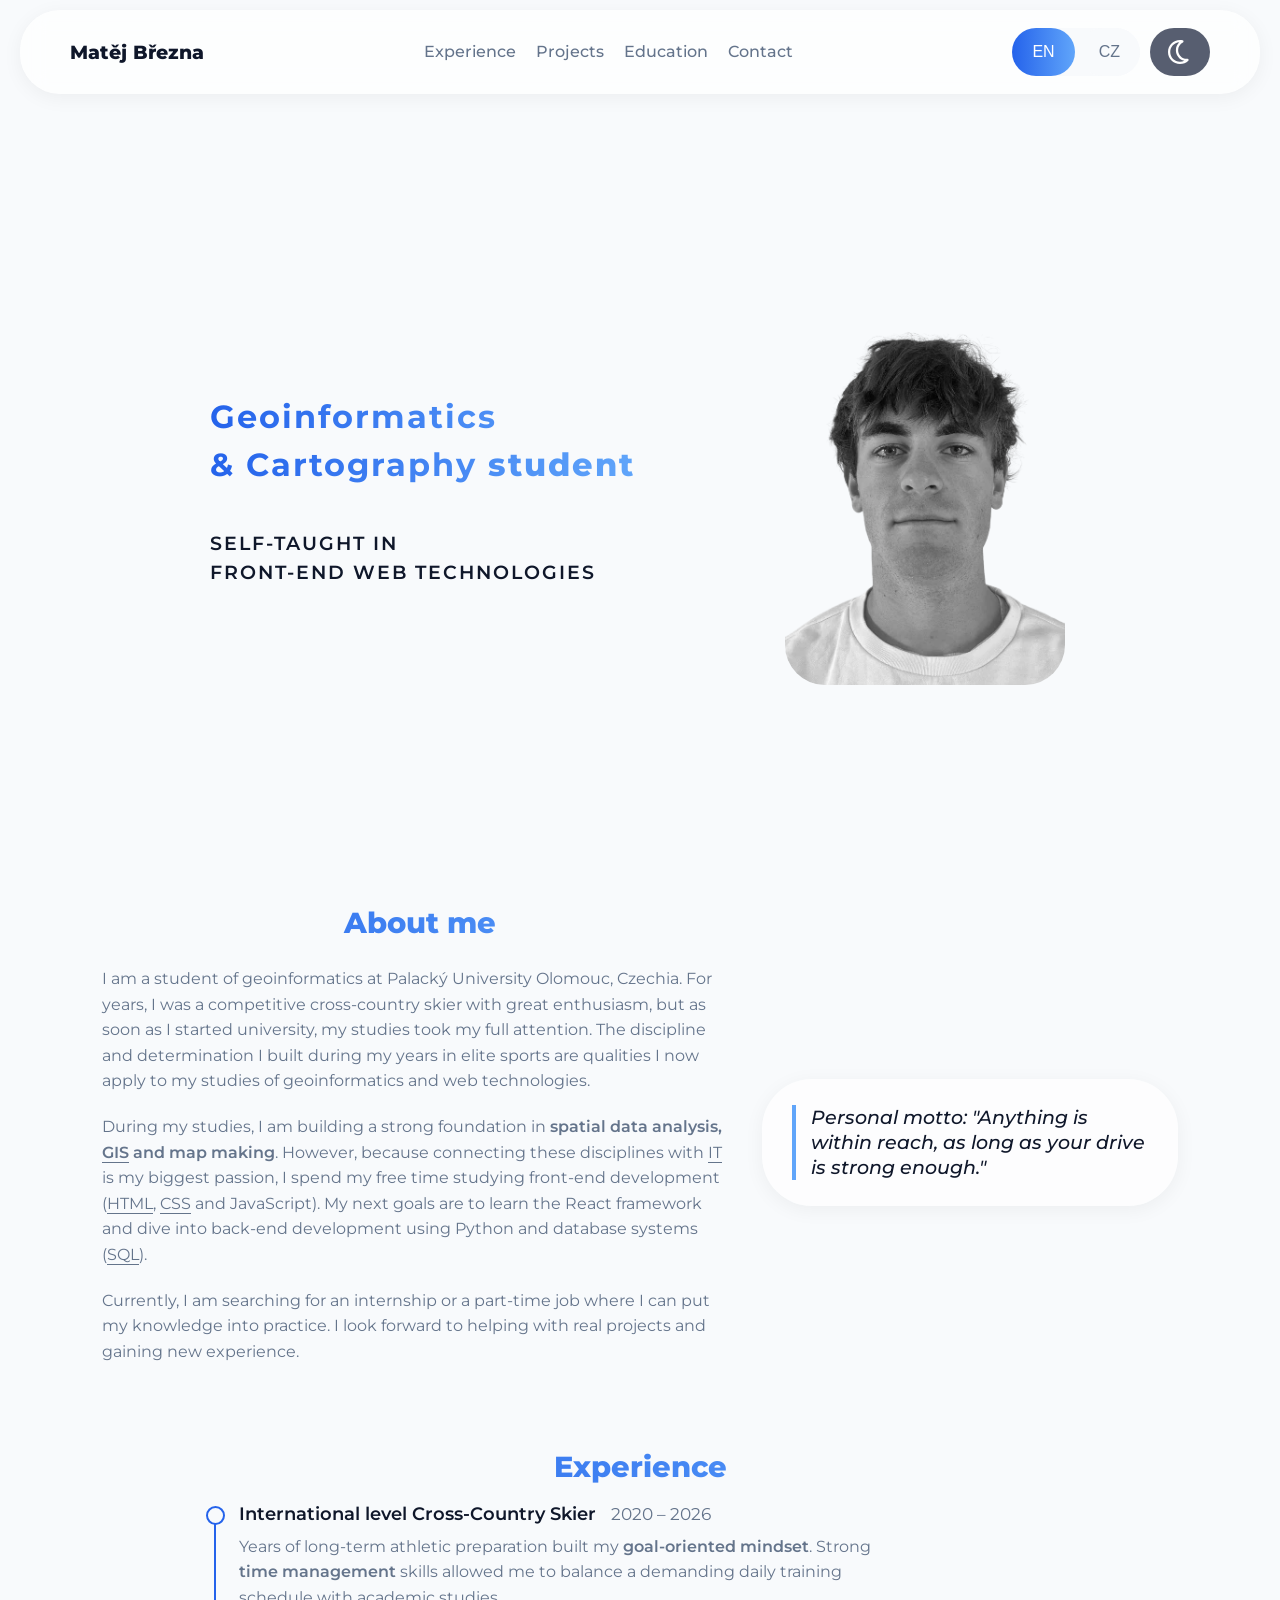
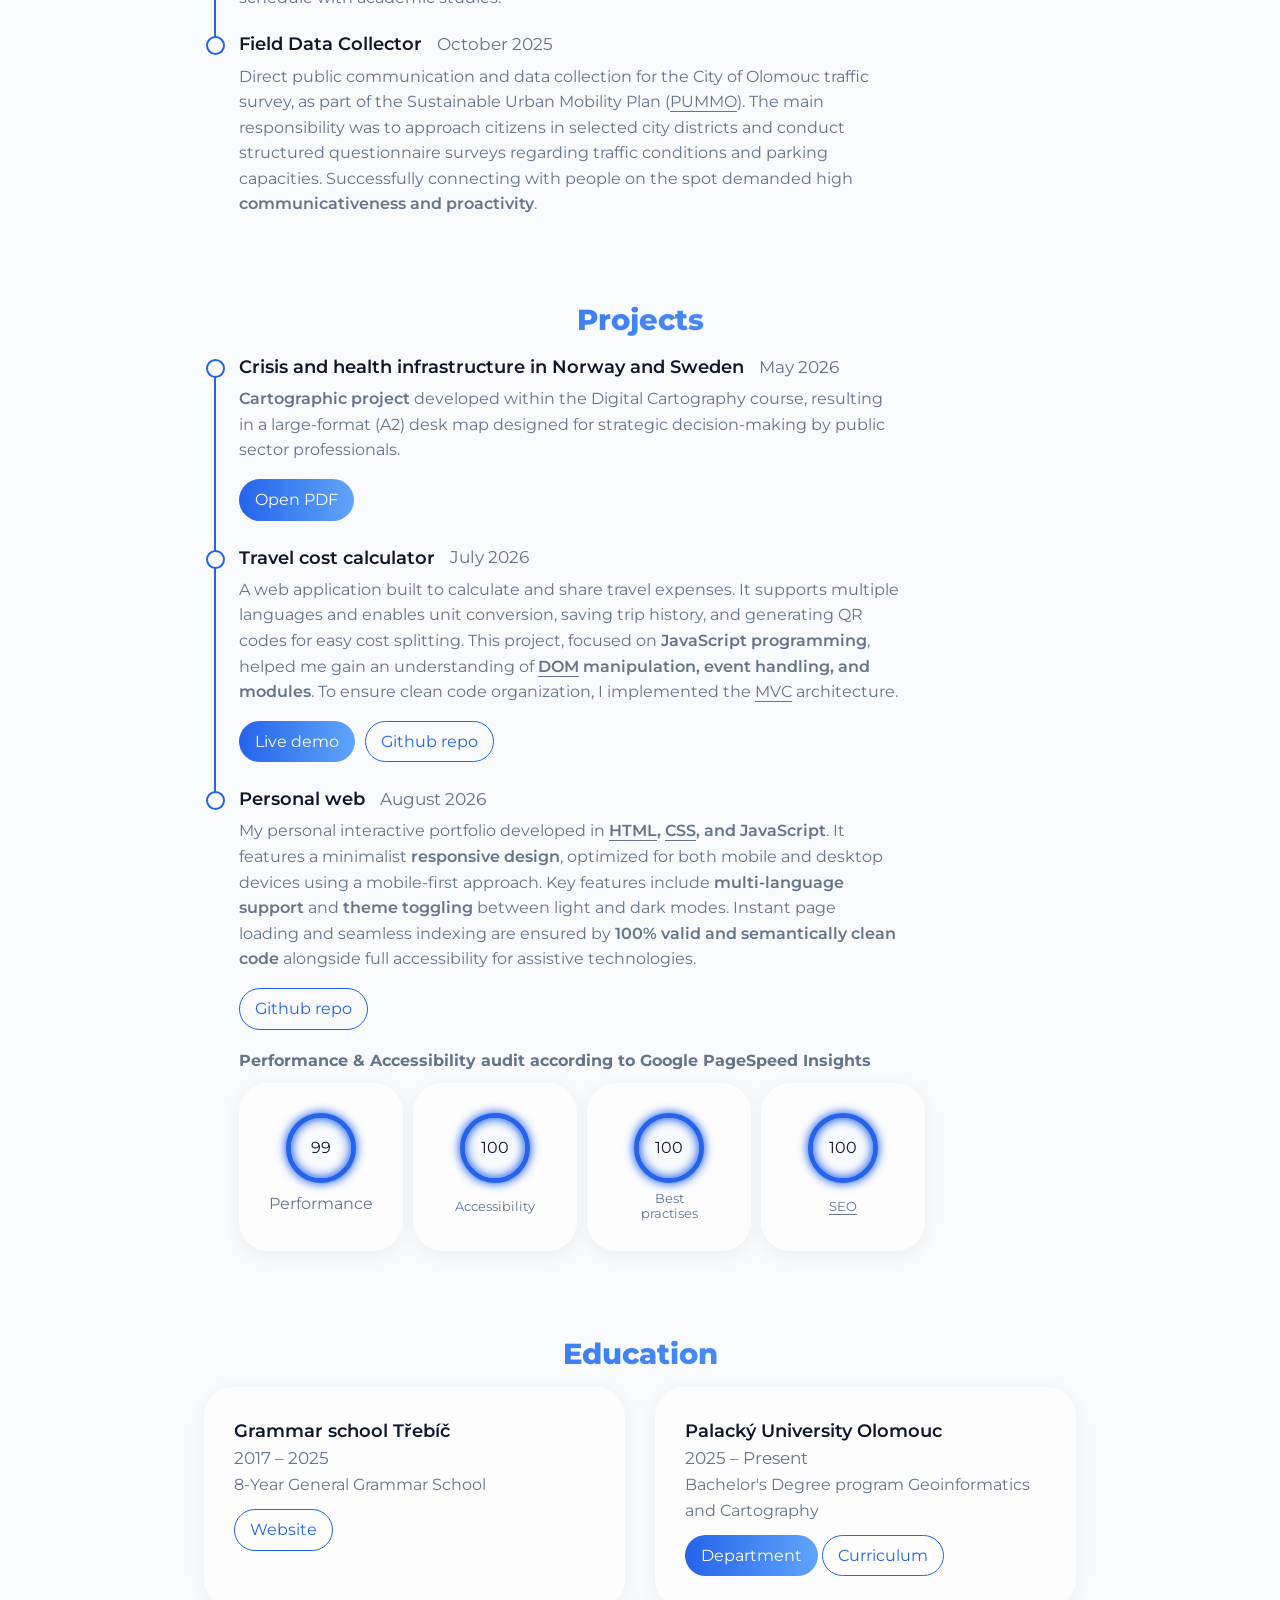
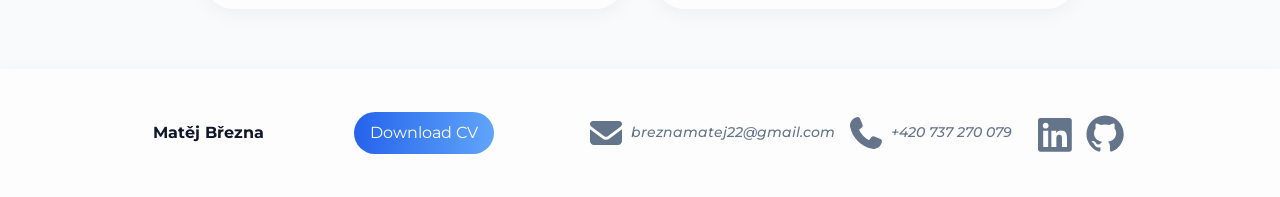
==== commit cfb6687d: "Change hero-photo quality and background" ====
--- a/index.html
+++ b/index.html
@@ -95,10 +95,12 @@
 				</div>
 
 				<div class="photo-container">
-					<img class="hero-photo" src="./images/hero-photo-300.webp" alt="author photo" srcset="./images/hero-photo-300.webp 300w, 
-									./images/hero-photo-400.webp 400w" 
+					<img class="hero-photo" src="./images/hero-photo2grey-300.webp" alt="author photo" srcset="./images/hero-photo2grey-300.webp 300w, 
+									./images/hero-photo2grey-400.webp 400w" 
 					sizes="(max-width: 630px) 400px, 300px"
 					fetchpriority="high">
+					<!-- <img class="hero-photo" src="./images/foto.png" alt="author photo"
+					fetchpriority="high"> -->
 				</div>
 			</section>
 
